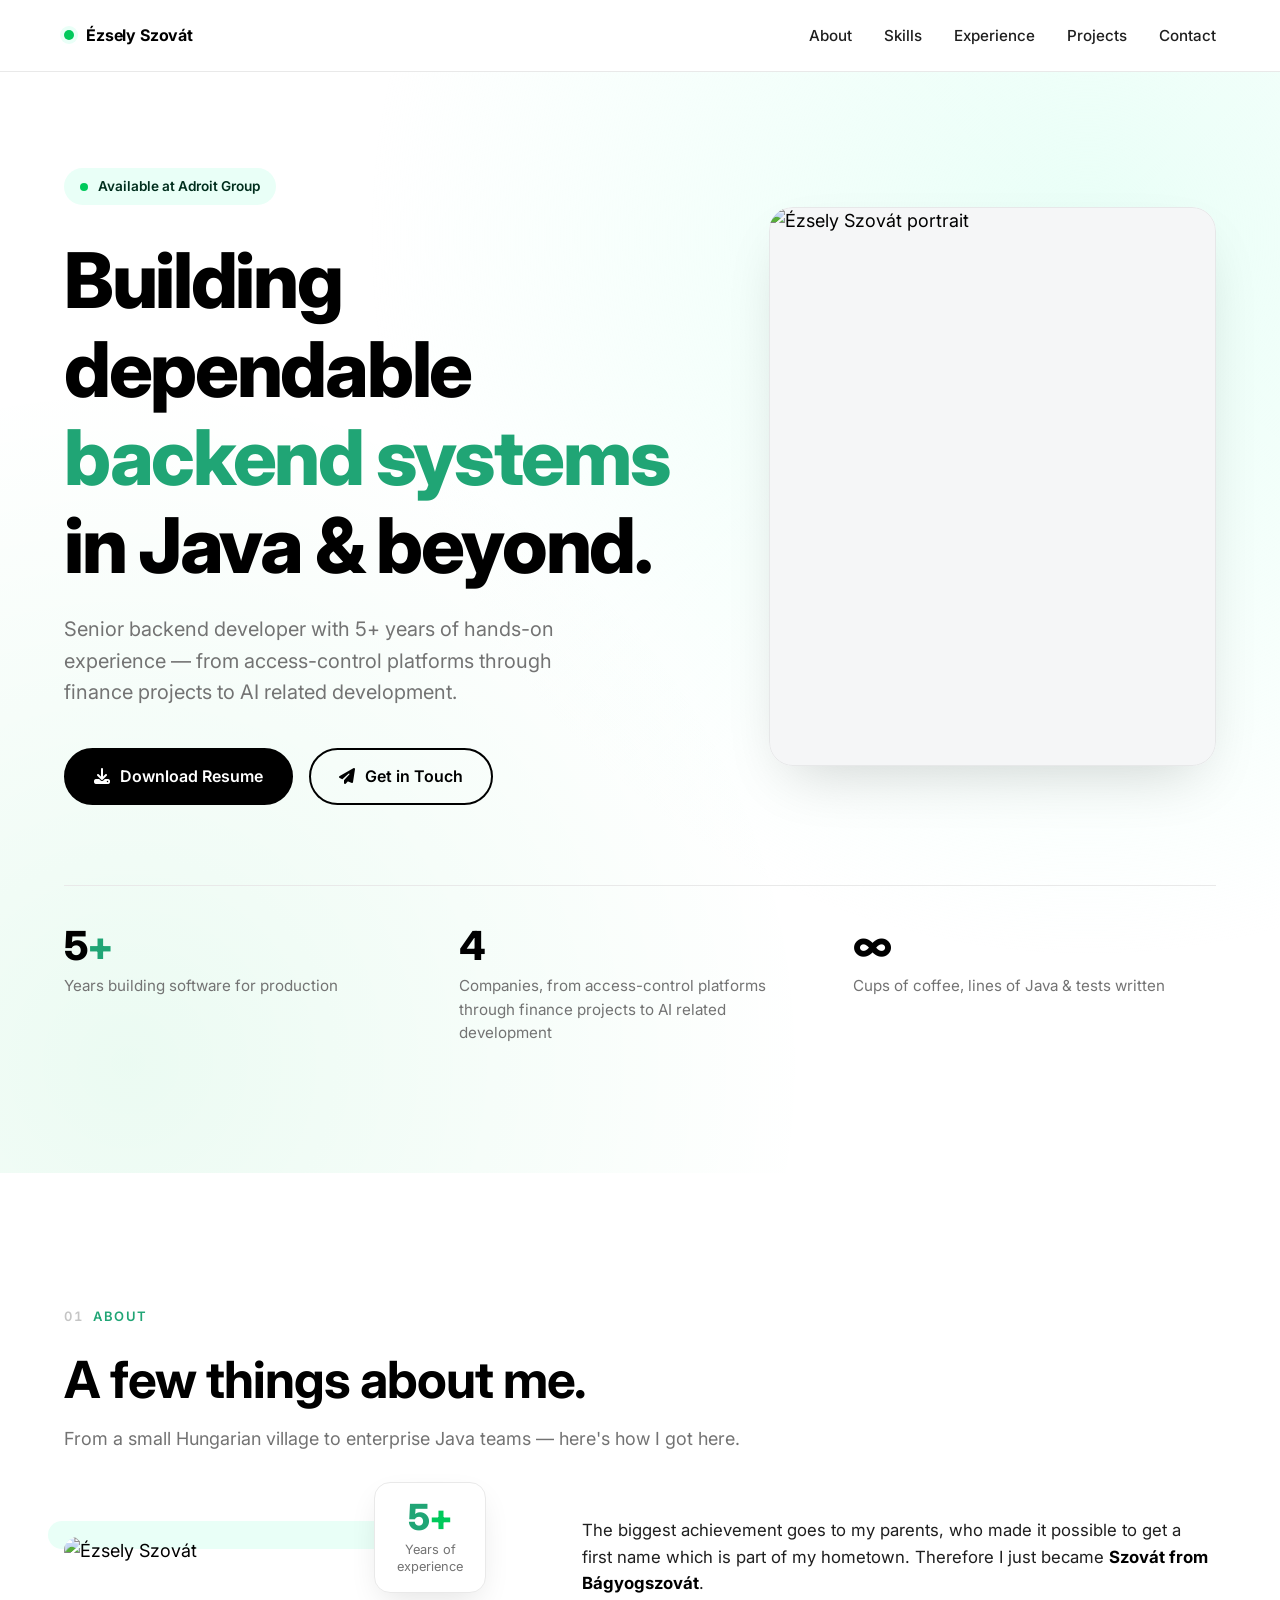
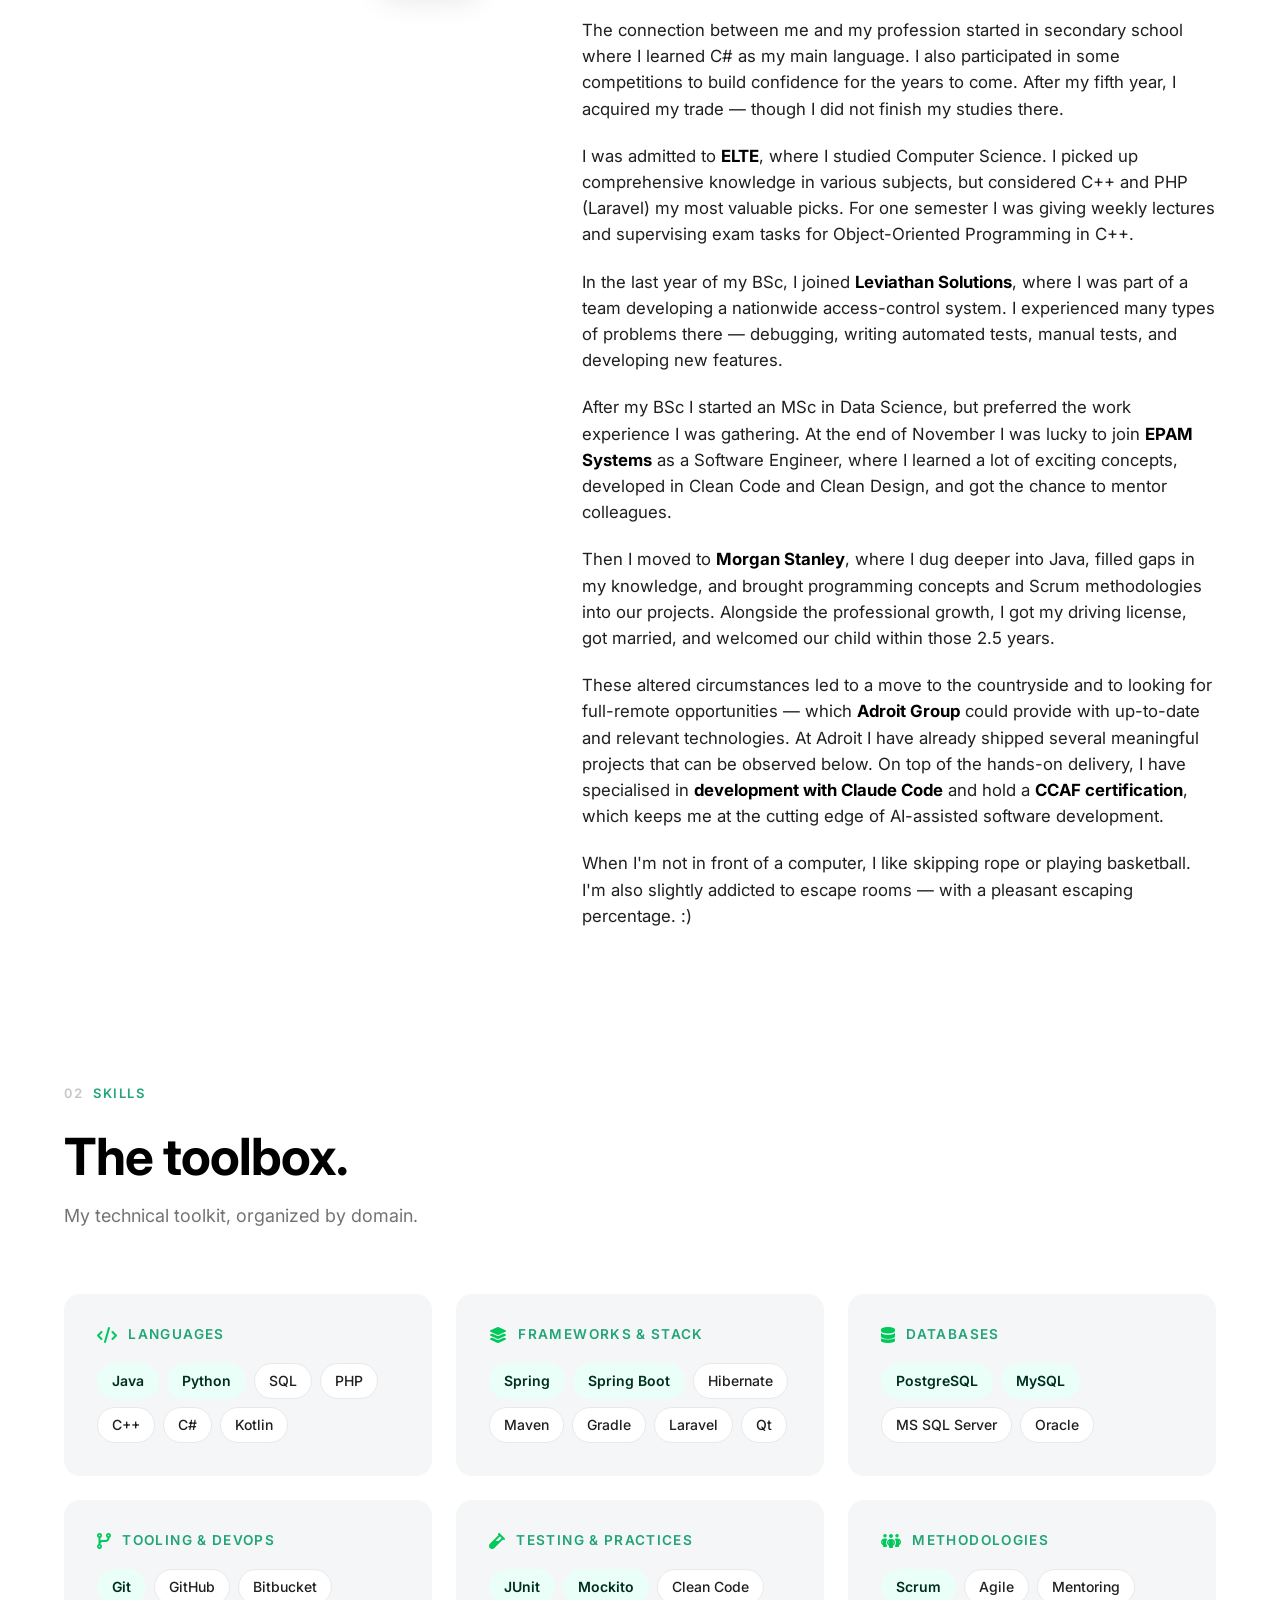
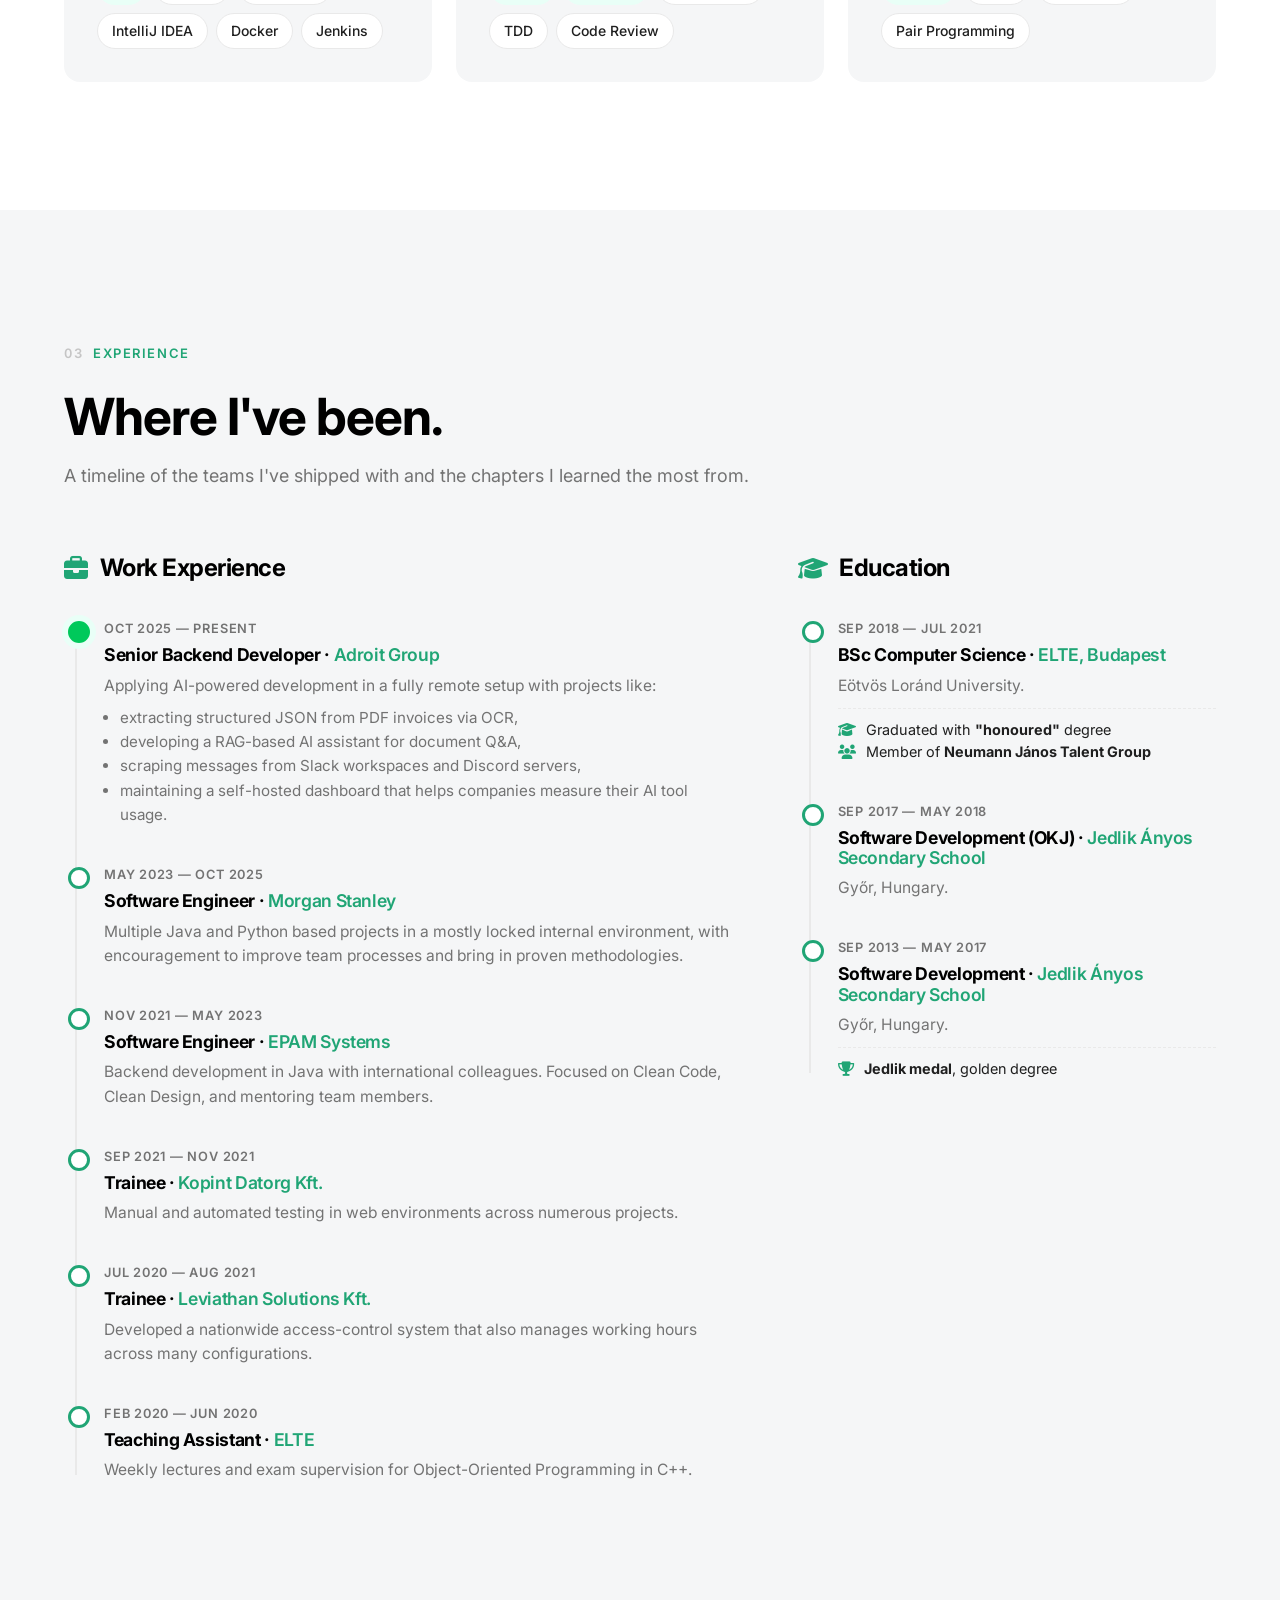
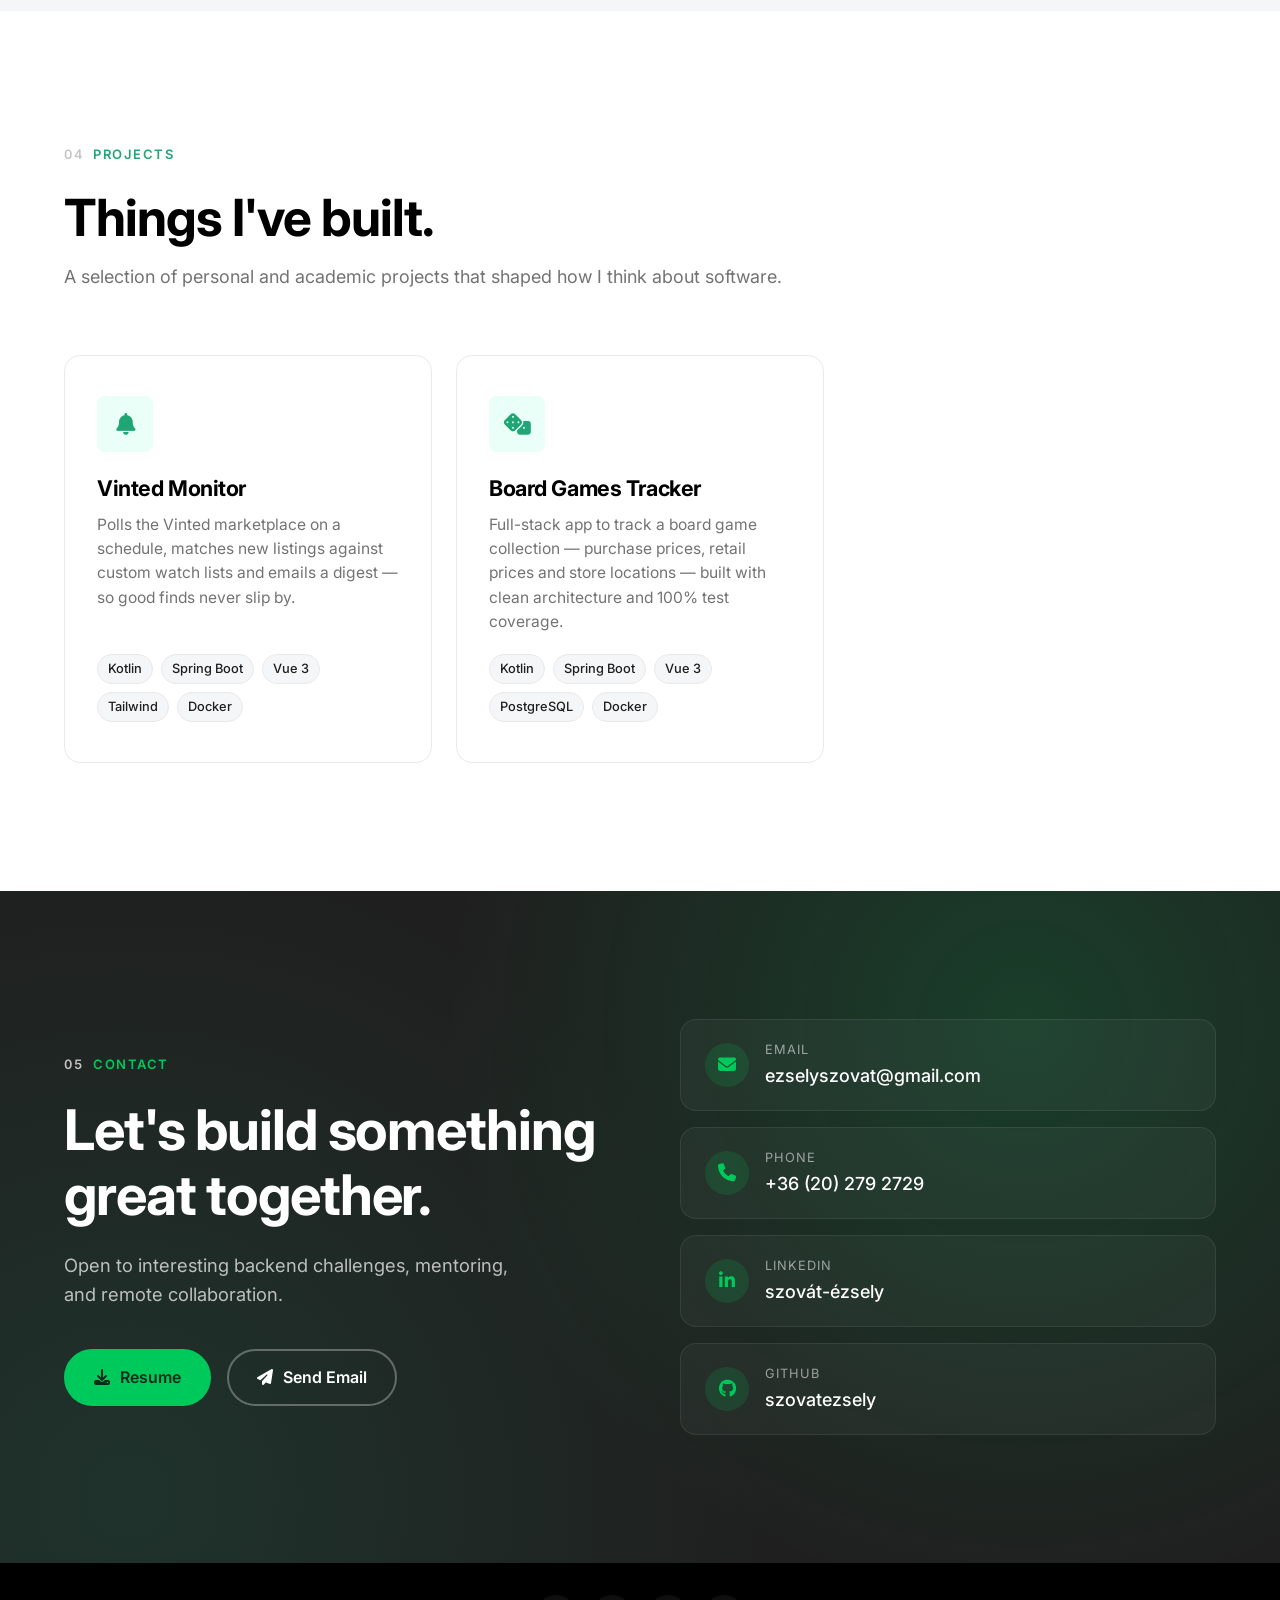
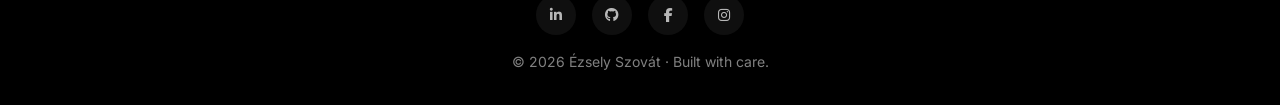
==== index.html @ 419c6143 "Update current projects." ====
<!DOCTYPE html>
<html lang="en">
<head>
    <meta charset="UTF-8">
    <meta http-equiv="X-UA-Compatible" content="IE=edge">
    <meta name="viewport" content="width=device-width, initial-scale=1.0">
    <meta name="description" content="Ézsely Szovát — Senior Backend Developer. Java, Spring, SQL, Python.">
    <meta name="theme-color" content="#20a575">
    <title>Ézsely Szovát — Senior Backend Developer</title>
    <link rel="stylesheet" href="style.css">
    <link rel="stylesheet" href="https://cdnjs.cloudflare.com/ajax/libs/font-awesome/6.5.1/css/all.min.css">
</head>
<body>

<!-- ============ NAV ============ -->
<header class="site-nav">
    <div class="container">
        <a href="#top" class="brand">
            <span class="dot"></span>
            <span>Ézsely Szovát</span>
        </a>
        <nav>
            <ul class="nav-links" id="navLinks">
                <li><a href="#about">About</a></li>
                <li><a href="#skills">Skills</a></li>
                <li><a href="#resume">Experience</a></li>
                <li><a href="#projects">Projects</a></li>
                <li><a href="#contact">Contact</a></li>
            </ul>
        </nav>
        <button class="nav-toggle" id="navToggle" aria-label="Toggle menu">
            <i class="fa-solid fa-bars"></i>
        </button>
    </div>
</header>

<!-- ============ HERO ============ -->
<section class="hero" id="top">
    <div class="container">
        <div class="hero-grid">
            <div class="hero-text">
                <span class="hero-tagline">
                    <span class="dot"></span>
                    Available at Adroit Group
                </span>
                <h1>
                    Building dependable
                    <span class="accent">backend systems</span>
                    in Java &amp; beyond.
                </h1>
                <p class="hero-sub">
                    Senior backend developer with 5+ years of hands-on experience —
                    from access-control platforms through finance projects to AI related development.
                </p>
                <div class="hero-cta">
                    <a href="ezsely_szovat_cv.pdf" class="btn btn-primary" download>
                        <i class="fa-solid fa-download"></i>
                        Download Resume
                    </a>
                    <a href="#contact" class="btn btn-secondary">
                        <i class="fa-solid fa-paper-plane"></i>
                        Get in Touch
                    </a>
                </div>
            </div>
            <div class="hero-portrait">
                <img src="img/img1.jpg" alt="Ézsely Szovát portrait">
            </div>
        </div>

        <div class="hero-stats">
            <div class="hero-stat">
                <div class="num">5<span>+</span></div>
                <div class="label">Years building software for production</div>
            </div>
            <div class="hero-stat">
                <div class="num">4</div>
                <div class="label">Companies, from access-control platforms through finance projects to AI related development</div>
            </div>
            <div class="hero-stat">
                <div class="num">∞</div>
                <div class="label">Cups of coffee, lines of Java &amp; tests written</div>
            </div>
        </div>
    </div>
</section>

<!-- ============ ABOUT ============ -->
<section class="section" id="about">
    <div class="container">
        <span class="eyebrow"><span class="num">01</span> About</span>
        <h2 class="section-title">A few things about me.</h2>
        <p class="section-lead">From a small Hungarian village to enterprise Java teams — here's how I got here.</p>

        <div class="about-grid">
            <div class="about-image-wrap">
                <div class="about-image-frame">
                    <img src="img/img2.png" alt="Ézsely Szovát">
                    <div class="about-badge">
                        <div class="num">5<span>+</span></div>
                        <div class="lbl">Years of<br>experience</div>
                    </div>
                </div>
            </div>
            <div class="about-text">
                <p>The biggest achievement goes to my parents, who made it possible to get a first name which is part of my hometown. Therefore I just became <strong>Szovát from Bágyogszovát</strong>.</p>

                <p>The connection between me and my profession started in secondary school where I learned C# as my main language. I also participated in some competitions to build confidence for the years to come. After my fifth year, I acquired my trade — though I did not finish my studies there.</p>

                <p>I was admitted to <strong>ELTE</strong>, where I studied Computer Science. I picked up comprehensive knowledge in various subjects, but considered C++ and PHP (Laravel) my most valuable picks. For one semester I was giving weekly lectures and supervising exam tasks for Object-Oriented Programming in C++.</p>

                <p>In the last year of my BSc, I joined <strong>Leviathan Solutions</strong>, where I was part of a team developing a nationwide access-control system. I experienced many types of problems there — debugging, writing automated tests, manual tests, and developing new features.</p>

                <p>After my BSc I started an MSc in Data Science, but preferred the work experience I was gathering. At the end of November I was lucky to join <strong>EPAM Systems</strong> as a Software Engineer, where I learned a lot of exciting concepts, developed in Clean Code and Clean Design, and got the chance to mentor colleagues.</p>

                <p>Then I moved to <strong>Morgan Stanley</strong>, where I dug deeper into Java, filled gaps in my knowledge, and brought programming concepts and Scrum methodologies into our projects. Alongside the professional growth, I got my driving license, got married, and welcomed our child within those 2.5 years.</p>

                <p>These altered circumstances led to a move to the countryside and to looking for full-remote opportunities — which <strong>Adroit Group</strong> could provide with up-to-date and relevant technologies. At Adroit I have already shipped several meaningful projects that can be observed below. On top of the hands-on delivery, I have specialised in <strong>development with Claude Code</strong> and hold a <strong>CCAF certification</strong>, which keeps me at the cutting edge of AI-assisted software development.</p>

                <p>When I'm not in front of a computer, I like skipping rope or playing basketball. I'm also slightly addicted to escape rooms — with a pleasant escaping percentage. :)</p>
            </div>
        </div>
    </div>
</section>

<!-- ============ SKILLS ============ -->
<section class="section" id="skills" style="background: var(--color-white); padding-top: 0;">
    <div class="container">
        <span class="eyebrow"><span class="num">02</span> Skills</span>
        <h2 class="section-title">The toolbox.</h2>
        <p class="section-lead">My technical toolkit, organized by domain.</p>

        <div class="skills-grid">
            <div class="skill-group">
                <h4><i class="fa-solid fa-code"></i> Languages</h4>
                <div class="skill-tags">
                    <span class="tag tag-primary">Java</span>
                    <span class="tag tag-primary">Python</span>
                    <span class="tag">SQL</span>
                    <span class="tag">PHP</span>
                    <span class="tag">C++</span>
                    <span class="tag">C#</span>
                    <span class="tag">Kotlin</span>
                </div>
            </div>

            <div class="skill-group">
                <h4><i class="fa-solid fa-layer-group"></i> Frameworks &amp; Stack</h4>
                <div class="skill-tags">
                    <span class="tag tag-primary">Spring</span>
                    <span class="tag tag-primary">Spring Boot</span>
                    <span class="tag">Hibernate</span>
                    <span class="tag">Maven</span>
                    <span class="tag">Gradle</span>
                    <span class="tag">Laravel</span>
                    <span class="tag">Qt</span>
                </div>
            </div>

            <div class="skill-group">
                <h4><i class="fa-solid fa-database"></i> Databases</h4>
                <div class="skill-tags">
                    <span class="tag tag-primary">PostgreSQL</span>
                    <span class="tag tag-primary">MySQL</span>
                    <span class="tag">MS SQL Server</span>
                    <span class="tag">Oracle</span>
                </div>
            </div>

            <div class="skill-group">
                <h4><i class="fa-solid fa-code-branch"></i> Tooling &amp; DevOps</h4>
                <div class="skill-tags">
                    <span class="tag tag-primary">Git</span>
                    <span class="tag">GitHub</span>
                    <span class="tag">Bitbucket</span>
                    <span class="tag">IntelliJ IDEA</span>
                    <span class="tag">Docker</span>
                    <span class="tag">Jenkins</span>
                </div>
            </div>

            <div class="skill-group">
                <h4><i class="fa-solid fa-vial"></i> Testing &amp; Practices</h4>
                <div class="skill-tags">
                    <span class="tag tag-primary">JUnit</span>
                    <span class="tag tag-primary">Mockito</span>
                    <span class="tag">Clean Code</span>
                    <span class="tag">TDD</span>
                    <span class="tag">Code Review</span>
                </div>
            </div>

            <div class="skill-group">
                <h4><i class="fa-solid fa-people-group"></i> Methodologies</h4>
                <div class="skill-tags">
                    <span class="tag tag-primary">Scrum</span>
                    <span class="tag">Agile</span>
                    <span class="tag">Mentoring</span>
                    <span class="tag">Pair Programming</span>
                </div>
            </div>
        </div>
    </div>
</section>

<!-- ============ RESUME ============ -->
<section class="section resume-section" id="resume">
    <div class="container">
        <span class="eyebrow"><span class="num">03</span> Experience</span>
        <h2 class="section-title">Where I've been.</h2>
        <p class="section-lead">A timeline of the teams I've shipped with and the chapters I learned the most from.</p>

        <div class="resume-grid">
            <div class="resume-col">
                <h3><i class="fa-solid fa-briefcase"></i> Work Experience</h3>
                <ul class="timeline">
                    <li class="current">
                        <span class="date">Oct 2025 — Present</span>
                        <h4>Senior Backend Developer · <span class="company">Adroit Group</span></h4>
                        <p>Applying AI-powered development in a fully remote setup with projects like:</p>
                        <ul>
                            <li>extracting structured JSON from PDF invoices via OCR,</li>
                            <li>developing a RAG-based AI assistant for document Q&amp;A,</li>
                            <li>scraping messages from Slack workspaces and Discord servers,</li>
                            <li>maintaining a self-hosted dashboard that helps companies measure their AI tool usage.</li>
                        </ul>
                    </li>
                    <li>
                        <span class="date">May 2023 — Oct 2025</span>
                        <h4>Software Engineer · <span class="company">Morgan Stanley</span></h4>
                        <p>Multiple Java and Python based projects in a mostly locked internal environment, with encouragement to improve team processes and bring in proven methodologies.</p>
                    </li>
                    <li>
                        <span class="date">Nov 2021 — May 2023</span>
                        <h4>Software Engineer · <span class="company">EPAM Systems</span></h4>
                        <p>Backend development in Java with international colleagues. Focused on Clean Code, Clean Design, and mentoring team members.</p>
                    </li>
                    <li>
                        <span class="date">Sep 2021 — Nov 2021</span>
                        <h4>Trainee · <span class="company">Kopint Datorg Kft.</span></h4>
                        <p>Manual and automated testing in web environments across numerous projects.</p>
                    </li>
                    <li>
                        <span class="date">Jul 2020 — Aug 2021</span>
                        <h4>Trainee · <span class="company">Leviathan Solutions Kft.</span></h4>
                        <p>Developed a nationwide access-control system that also manages working hours across many configurations.</p>
                    </li>
                    <li>
                        <span class="date">Feb 2020 — Jun 2020</span>
                        <h4>Teaching Assistant · <span class="company">ELTE</span></h4>
                        <p>Weekly lectures and exam supervision for Object-Oriented Programming in C++.</p>
                    </li>
                </ul>
            </div>

            <div class="resume-col">
                <h3><i class="fa-solid fa-graduation-cap"></i> Education</h3>
                <ul class="timeline">
                    <li>
                        <span class="date">Sep 2018 — Jul 2021</span>
                        <h4>BSc Computer Science · <span class="company">ELTE, Budapest</span></h4>
                        <p>Eötvös Loránd University.</p>
                        <div class="extras">
                            <div><i class="fa-solid fa-graduation-cap"></i> Graduated with <strong>"honoured"</strong> degree</div>
                            <div><i class="fa-solid fa-users"></i> Member of <strong>Neumann János Talent Group</strong></div>
                        </div>
                    </li>
                    <li>
                        <span class="date">Sep 2017 — May 2018</span>
                        <h4>Software Development (OKJ) · <span class="company">Jedlik Ányos Secondary School</span></h4>
                        <p>Győr, Hungary.</p>
                    </li>
                    <li>
                        <span class="date">Sep 2013 — May 2017</span>
                        <h4>Software Development · <span class="company">Jedlik Ányos Secondary School</span></h4>
                        <p>Győr, Hungary.</p>
                        <div class="extras">
                            <div><i class="fa-solid fa-trophy"></i> <strong>Jedlik medal</strong>, golden degree</div>
                        </div>
                    </li>
                </ul>
            </div>
        </div>
    </div>
</section>

<!-- ============ PROJECTS ============ -->
<section class="section" id="projects">
    <div class="container">
        <span class="eyebrow"><span class="num">04</span> Projects</span>
        <h2 class="section-title">Things I've built.</h2>
        <p class="section-lead">A selection of personal and academic projects that shaped how I think about software.</p>

        <div class="projects-grid">
            <a class="project-card" href="https://github.com/szovatezsely/vinted-monitor" target="_blank" rel="noopener">
                <div class="project-icon"><i class="fa-solid fa-bell"></i></div>
                <h3>Vinted Monitor <i class="fa-solid fa-arrow-up-right-from-square project-link-icon"></i></h3>
                <p>Polls the Vinted marketplace on a schedule, matches new listings against custom watch lists and emails a digest — so good finds never slip by.</p>
                <div class="project-stack">
                    <span class="tag">Kotlin</span>
                    <span class="tag">Spring Boot</span>
                    <span class="tag">Vue 3</span>
                    <span class="tag">Tailwind</span>
                    <span class="tag">Docker</span>
                </div>
            </a>

            <a class="project-card" href="https://github.com/szovatezsely/board-games" target="_blank" rel="noopener">
                <div class="project-icon"><i class="fa-solid fa-dice"></i></div>
                <h3>Board Games Tracker <i class="fa-solid fa-arrow-up-right-from-square project-link-icon"></i></h3>
                <p>Full-stack app to track a board game collection — purchase prices, retail prices and store locations — built with clean architecture and 100% test coverage.</p>
                <div class="project-stack">
                    <span class="tag">Kotlin</span>
                    <span class="tag">Spring Boot</span>
                    <span class="tag">Vue 3</span>
                    <span class="tag">PostgreSQL</span>
                    <span class="tag">Docker</span>
                </div>
            </a>
        </div>
    </div>
</section>

<!-- ============ CONTACT ============ -->
<section class="section contact-section" id="contact">
    <div class="container">
        <div class="contact-grid">
            <div>
                <span class="eyebrow"><span class="num">05</span> Contact</span>
                <h2>Let's build something great together.</h2>
                <p class="lead">
                    Open to interesting backend challenges, mentoring, and remote collaboration.
                </p>
                <div class="hero-cta">
                    <a href="ezsely_szovat_cv.pdf" class="btn btn-primary" download>
                        <i class="fa-solid fa-download"></i>
                        Resume
                    </a>
                    <a href="mailto:ezselyszovat@gmail.com" class="btn btn-secondary">
                        <i class="fa-solid fa-paper-plane"></i>
                        Send Email
                    </a>
                </div>
            </div>

            <ul class="contact-list">
                <li>
                    <span class="icon"><i class="fa-solid fa-envelope"></i></span>
                    <div>
                        <div class="label">Email</div>
                        <a href="mailto:ezselyszovat@gmail.com" class="value">ezselyszovat@gmail.com</a>
                    </div>
                </li>
                <li>
                    <span class="icon"><i class="fa-solid fa-phone"></i></span>
                    <div>
                        <div class="label">Phone</div>
                        <a href="tel:+36202792729" class="value">+36 (20) 279 2729</a>
                    </div>
                </li>
                <li>
                    <span class="icon"><i class="fa-brands fa-linkedin-in"></i></span>
                    <div>
                        <div class="label">LinkedIn</div>
                        <a href="https://www.linkedin.com/in/szov%C3%A1t-%C3%A9zsely-8b6594215/" target="_blank" rel="noopener" class="value">szovát-ézsely</a>
                    </div>
                </li>
                <li>
                    <span class="icon"><i class="fa-brands fa-github"></i></span>
                    <div>
                        <div class="label">GitHub</div>
                        <a href="https://github.com/szovatezsely" target="_blank" rel="noopener" class="value">szovatezsely</a>
                    </div>
                </li>
            </ul>
        </div>
    </div>
</section>

<!-- ============ FOOTER ============ -->
<footer class="site-footer">
    <div class="container">
        <div class="socials">
            <a href="https://www.linkedin.com/in/szov%C3%A1t-%C3%A9zsely-8b6594215/" target="_blank" rel="noopener" aria-label="LinkedIn"><i class="fa-brands fa-linkedin-in"></i></a>
            <a href="https://github.com/szovatezsely" target="_blank" rel="noopener" aria-label="GitHub"><i class="fa-brands fa-github"></i></a>
            <a href="https://www.facebook.com/ezselyszovat/" target="_blank" rel="noopener" aria-label="Facebook"><i class="fa-brands fa-facebook-f"></i></a>
            <a href="https://www.instagram.com/ezselyszovat/" target="_blank" rel="noopener" aria-label="Instagram"><i class="fa-brands fa-instagram"></i></a>
        </div>
        <div>© <span id="year"></span> Ézsely Szovát · Built with care.</div>
    </div>
</footer>

<script>
    document.getElementById('year').textContent = new Date().getFullYear();

    const toggle = document.getElementById('navToggle');
    const links = document.getElementById('navLinks');
    toggle.addEventListener('click', () => links.classList.toggle('open'));
    links.addEventListener('click', e => {
        if (e.target.tagName === 'A') links.classList.remove('open');
    });
</script>

</body>
</html>
---- style.css ----
@import url('https://fonts.googleapis.com/css2?family=Inter:wght@400;500;600;700;800&display=swap');

:root {
    --color-primary: #00c95b;
    --color-main: #20a575;
    --color-main-dark: #002e1d;
    --color-mint: #e9fff7;
    --color-white: #ffffff;
    --color-offwhite: #e9e9e9;
    --color-black: #000000;
    --color-lightgray: #f5f6f7;
    --color-mediumgray: #c5c5c5;
    --color-gray: #737373;
    --color-darkgray: #1f1f1f;
    --color-error: #eb5757;

    --font-sans: 'Inter', system-ui, -apple-system, BlinkMacSystemFont, 'Segoe UI', Roboto, sans-serif;
    --font-size: 18px;
    --line-height: 1.56;

    --section-padding: 128px;
    --section-padding-half: 64px;
    --header-height: 72px;

    --radius-sm: 8px;
    --radius-md: 16px;
    --radius-lg: 24px;
}

@media (max-width: 991px) {
    :root {
        --section-padding: 80px;
        --section-padding-half: 40px;
    }
}

* {
    box-sizing: border-box;
}

html {
    scroll-behavior: smooth;
    scroll-padding-top: var(--header-height);
}

body {
    margin: 0;
    padding: 0;
    font-family: var(--font-sans);
    font-size: var(--font-size);
    line-height: var(--line-height);
    color: var(--color-black);
    background: var(--color-white);
    -webkit-font-smoothing: antialiased;
    -moz-osx-font-smoothing: grayscale;
}

h1, h2, h3, h4, h5, h6 {
    font-family: var(--font-sans);
    font-weight: 700;
    line-height: 1.15;
    letter-spacing: -0.02em;
    margin: 0;
}

p {
    margin: 0 0 1em 0;
    color: var(--color-darkgray);
}

a {
    color: var(--color-main);
    text-decoration: none;
    transition: color 0.2s ease;
}

a:hover {
    color: var(--color-primary);
}

.container {
    width: 100%;
    max-width: 1200px;
    margin: 0 auto;
    padding: 0 24px;
}

.eyebrow {
    display: inline-flex;
    align-items: center;
    gap: 10px;
    font-size: 13px;
    font-weight: 600;
    letter-spacing: 0.12em;
    text-transform: uppercase;
    color: var(--color-main);
    margin-bottom: 24px;
}

.eyebrow .num {
    font-variant-numeric: tabular-nums;
    color: var(--color-mediumgray);
}

.section {
    padding: var(--section-padding) 0;
}

.section-title {
    font-size: clamp(2rem, 4vw, 3.25rem);
    margin-bottom: 16px;
}

.section-lead {
    font-size: 1.125rem;
    color: var(--color-gray);
    margin-bottom: 64px;
}

@media (min-width: 992px) {
    .section-lead {
        white-space: nowrap;
    }
}

/* ===== Navigation ===== */
.site-nav {
    position: sticky;
    top: 0;
    z-index: 50;
    height: var(--header-height);
    display: flex;
    align-items: center;
    background: rgba(255, 255, 255, 0.85);
    backdrop-filter: saturate(180%) blur(16px);
    -webkit-backdrop-filter: saturate(180%) blur(16px);
    border-bottom: 1px solid var(--color-offwhite);
}

.site-nav .container {
    display: flex;
    align-items: center;
    justify-content: space-between;
}

.brand {
    display: flex;
    align-items: center;
    gap: 12px;
    font-weight: 700;
    font-size: 1rem;
    color: var(--color-black);
    letter-spacing: -0.01em;
}

.brand .dot {
    width: 10px;
    height: 10px;
    border-radius: 50%;
    background: var(--color-primary);
    box-shadow: 0 0 0 4px var(--color-mint);
}

.nav-links {
    display: flex;
    gap: 32px;
    list-style: none;
    margin: 0;
    padding: 0;
}

.nav-links a {
    color: var(--color-darkgray);
    font-weight: 500;
    font-size: 0.95rem;
    position: relative;
    padding: 6px 0;
}

.nav-links a:hover {
    color: var(--color-main);
}

.nav-links a::after {
    content: '';
    position: absolute;
    left: 0;
    bottom: 0;
    width: 0;
    height: 2px;
    background: var(--color-primary);
    transition: width 0.3s ease;
}

.nav-links a:hover::after {
    width: 100%;
}

.nav-toggle {
    display: none;
    background: none;
    border: none;
    width: 40px;
    height: 40px;
    cursor: pointer;
    color: var(--color-black);
    font-size: 22px;
}

@media (max-width: 768px) {
    .nav-links {
        display: none;
        position: absolute;
        top: var(--header-height);
        left: 0;
        right: 0;
        flex-direction: column;
        background: var(--color-white);
        padding: 24px;
        gap: 20px;
        border-bottom: 1px solid var(--color-offwhite);
    }
    .nav-links.open {
        display: flex;
    }
    .nav-toggle {
        display: inline-flex;
        align-items: center;
        justify-content: center;
    }
}

/* ===== Hero ===== */
.hero {
    padding: 96px 0 var(--section-padding);
    position: relative;
    overflow: hidden;
}

.hero::before {
    content: '';
    position: absolute;
    inset: 0;
    background:
        radial-gradient(circle at 85% 15%, var(--color-mint) 0%, transparent 50%),
        radial-gradient(circle at 10% 90%, rgba(0, 201, 91, 0.08) 0%, transparent 45%);
    pointer-events: none;
    z-index: 0;
}

.hero-grid {
    display: grid;
    grid-template-columns: 1.4fr 1fr;
    gap: 80px;
    align-items: center;
    position: relative;
    z-index: 1;
}

.hero-tagline {
    display: inline-flex;
    align-items: center;
    gap: 10px;
    padding: 8px 16px;
    background: var(--color-mint);
    color: var(--color-main-dark);
    border-radius: 999px;
    font-size: 0.85rem;
    font-weight: 600;
    margin-bottom: 32px;
}

.hero-tagline .dot {
    width: 8px;
    height: 8px;
    border-radius: 50%;
    background: var(--color-primary);
    animation: pulse 2s ease-in-out infinite;
}

@keyframes pulse {
    0%, 100% { transform: scale(1); opacity: 1; }
    50% { transform: scale(1.4); opacity: 0.6; }
}

.hero h1 {
    font-size: clamp(2.5rem, 6vw, 5rem);
    font-weight: 800;
    margin-bottom: 24px;
    letter-spacing: -0.03em;
}

.hero h1 .accent {
    color: var(--color-main);
    position: relative;
    white-space: nowrap;
}

.hero-sub {
    font-size: 1.25rem;
    color: var(--color-gray);
    max-width: 560px;
    margin-bottom: 40px;
}

.hero-cta {
    display: flex;
    gap: 16px;
    flex-wrap: wrap;
}

.btn {
    display: inline-flex;
    align-items: center;
    gap: 10px;
    padding: 14px 28px;
    font-family: inherit;
    font-size: 1rem;
    font-weight: 600;
    border-radius: 999px;
    border: 2px solid transparent;
    cursor: pointer;
    transition: all 0.25s ease;
    text-decoration: none;
}

.btn-primary {
    background: var(--color-black);
    color: var(--color-white);
    border-color: var(--color-black);
}

.btn-primary:hover {
    background: var(--color-main);
    border-color: var(--color-main);
    color: var(--color-white);
    transform: translateY(-2px);
}

.btn-secondary {
    background: transparent;
    color: var(--color-black);
    border-color: var(--color-black);
}

.btn-secondary:hover {
    background: var(--color-black);
    color: var(--color-white);
    transform: translateY(-2px);
}

.hero-portrait {
    position: relative;
    aspect-ratio: 4/5;
    border-radius: var(--radius-lg);
    overflow: hidden;
    background: var(--color-lightgray);
    box-shadow: 0 24px 60px -20px rgba(0, 0, 0, 0.18);
}

.hero-portrait img {
    width: 100%;
    height: 100%;
    object-fit: cover;
    display: block;
}

.hero-portrait::after {
    content: '';
    position: absolute;
    inset: 0;
    border: 1px solid rgba(0, 0, 0, 0.06);
    border-radius: var(--radius-lg);
    pointer-events: none;
}

.hero-stats {
    display: grid;
    grid-template-columns: repeat(3, 1fr);
    gap: 32px;
    margin-top: 80px;
    padding-top: 40px;
    border-top: 1px solid var(--color-offwhite);
    position: relative;
    z-index: 1;
}

.hero-stat .num {
    font-size: 2.5rem;
    font-weight: 800;
    letter-spacing: -0.02em;
    color: var(--color-black);
    line-height: 1;
    margin-bottom: 8px;
}

.hero-stat .num span {
    color: var(--color-main);
}

.hero-stat .label {
    color: var(--color-gray);
    font-size: 0.95rem;
}

@media (max-width: 768px) {
    .hero-grid {
        grid-template-columns: 1fr;
        gap: 48px;
    }
    .hero-portrait {
        max-width: 360px;
        margin: 0 auto;
    }
    .hero-stats {
        grid-template-columns: 1fr;
        gap: 20px;
    }
}

/* ===== About ===== */
.about-grid {
    display: grid;
    grid-template-columns: 1fr 1.5fr;
    gap: 96px;
    align-items: start;
}

.about-image-wrap {
    position: sticky;
    top: calc(var(--header-height) + 32px);
}

.about-image-frame {
    position: relative;
    margin: 20px 20px 40px 0;
}

.about-image-frame::before {
    content: '';
    position: absolute;
    inset: -16px 16px 16px -16px;
    background: var(--color-mint);
    border-radius: var(--radius-md);
    z-index: 0;
}

.about-image-frame img {
    position: relative;
    z-index: 1;
    width: 100%;
    border-radius: var(--radius-md);
    display: block;
    box-shadow: 0 24px 48px -16px rgba(0, 0, 0, 0.18);
}

.about-badge {
    position: absolute;
    bottom: -28px;
    right: -20px;
    z-index: 2;
    background: var(--color-white);
    border: 1px solid var(--color-offwhite);
    border-radius: var(--radius-md);
    padding: 16px 22px;
    box-shadow: 0 12px 32px -8px rgba(0, 0, 0, 0.12);
    text-align: center;
    min-width: 110px;
}

.about-badge .num {
    font-size: 2.25rem;
    font-weight: 800;
    color: var(--color-main);
    line-height: 1;
    letter-spacing: -0.03em;
}

.about-badge .num span {
    color: var(--color-primary);
}

.about-badge .lbl {
    font-size: 0.8rem;
    color: var(--color-gray);
    margin-top: 6px;
    line-height: 1.4;
}

.about-text p {
    font-size: 1.05rem;
    color: var(--color-darkgray);
    margin-bottom: 1.25em;
}

.about-text p strong {
    color: var(--color-black);
}

@media (max-width: 768px) {
    .about-grid {
        grid-template-columns: 1fr;
        gap: 80px;
    }
    .about-image-wrap {
        position: static;
    }
}

/* ===== Skills ===== */
.skills-grid {
    display: grid;
    grid-template-columns: repeat(auto-fit, minmax(280px, 1fr));
    gap: 24px;
}

.skill-group {
    padding: 32px;
    border-radius: var(--radius-md);
    background: var(--color-lightgray);
    border: 1px solid transparent;
    transition: all 0.3s ease;
}

.skill-group:hover {
    background: var(--color-white);
    border-color: var(--color-offwhite);
    box-shadow: 0 12px 32px -16px rgba(0, 0, 0, 0.12);
    transform: translateY(-4px);
}

.skill-group h4 {
    font-size: 0.85rem;
    font-weight: 600;
    letter-spacing: 0.1em;
    text-transform: uppercase;
    color: var(--color-main);
    margin-bottom: 20px;
    display: flex;
    align-items: center;
    gap: 10px;
}

.skill-group h4 i {
    font-size: 1rem;
    color: var(--color-primary);
}

.skill-tags {
    display: flex;
    flex-wrap: wrap;
    gap: 8px;
}

.tag {
    display: inline-flex;
    align-items: center;
    padding: 6px 14px;
    background: var(--color-white);
    border: 1px solid var(--color-offwhite);
    border-radius: 999px;
    font-size: 0.875rem;
    font-weight: 500;
    color: var(--color-darkgray);
    transition: all 0.2s ease;
}

.skill-group:hover .tag {
    background: var(--color-lightgray);
}

.tag.tag-primary {
    background: var(--color-mint);
    border-color: transparent;
    color: var(--color-main-dark);
    font-weight: 600;
}

/* ===== Resume / Timeline ===== */
.resume-section {
    background: var(--color-lightgray);
}

.resume-grid {
    display: grid;
    grid-template-columns: 1.6fr 1fr;
    gap: 64px;
}

.resume-col h3 {
    font-size: 1.5rem;
    margin-bottom: 32px;
    display: flex;
    align-items: center;
    gap: 12px;
}

.resume-col h3 i {
    color: var(--color-main);
}

.timeline {
    list-style: none;
    margin: 0;
    padding: 0;
    position: relative;
}

.timeline::before {
    content: '';
    position: absolute;
    left: 11px;
    top: 8px;
    bottom: 8px;
    width: 2px;
    background: var(--color-offwhite);
}

.timeline li {
    position: relative;
    padding-left: 40px;
    padding-bottom: 32px;
}

.timeline li:last-child {
    padding-bottom: 0;
}

.timeline li ul {
    margin: 8px 0 0 0;
    padding: 0 0 0 16px;
    list-style: disc;
}

.timeline li ul li {
    padding: 0;
    margin: 0;
    font-size: 0.95rem;
    color: var(--color-gray);
    line-height: 1.6;
}

.timeline li ul li::before {
    display: none;
}

.timeline li::before {
    content: '';
    position: absolute;
    left: 4px;
    top: 8px;
    width: 16px;
    height: 16px;
    border-radius: 50%;
    background: var(--color-white);
    border: 3px solid var(--color-main);
    z-index: 1;
}

.timeline li.current::before {
    background: var(--color-primary);
    border-color: var(--color-primary);
    box-shadow: 0 0 0 6px var(--color-mint);
}

.timeline .date {
    display: inline-block;
    font-size: 0.8rem;
    font-weight: 600;
    letter-spacing: 0.06em;
    color: var(--color-gray);
    text-transform: uppercase;
    margin-bottom: 6px;
}

.timeline h4 {
    font-size: 1.1rem;
    margin-bottom: 8px;
    color: var(--color-black);
}

.timeline h4 .company {
    color: var(--color-main);
    font-weight: 600;
}

.timeline p {
    color: var(--color-gray);
    font-size: 0.975rem;
    margin: 0;
}

.timeline .extras {
    margin-top: 10px;
    padding-top: 10px;
    border-top: 1px dashed var(--color-offwhite);
    color: var(--color-darkgray);
    font-size: 0.9rem;
}

.timeline .extras i {
    color: var(--color-main);
    margin-right: 6px;
}

@media (max-width: 768px) {
    .resume-grid {
        grid-template-columns: 1fr;
        gap: 48px;
    }
}

/* ===== Projects ===== */
.projects-grid {
    display: grid;
    grid-template-columns: repeat(auto-fill, minmax(320px, 1fr));
    gap: 24px;
}

.project-card {
    position: relative;
    display: flex;
    flex-direction: column;
    padding: 40px 32px;
    background: var(--color-white);
    border: 1px solid var(--color-offwhite);
    border-radius: var(--radius-md);
    transition: all 0.3s ease;
    overflow: hidden;
    text-decoration: none;
    color: inherit;
}

.project-card h3 {
    display: flex;
    align-items: center;
    gap: 8px;
}

.project-link-icon {
    font-size: 0.8rem;
    color: var(--color-gray);
    opacity: 0;
    transform: translate(-4px, 4px);
    transition: all 0.3s ease;
}

.project-card:hover .project-link-icon {
    color: var(--color-main);
    opacity: 1;
    transform: translate(0, 0);
}

.project-card::before {
    content: '';
    position: absolute;
    top: 0;
    left: 0;
    right: 0;
    height: 3px;
    background: linear-gradient(90deg, var(--color-primary), var(--color-main));
    transform: scaleX(0);
    transform-origin: left;
    transition: transform 0.4s ease;
}

.project-card:hover {
    transform: translateY(-6px);
    box-shadow: 0 20px 40px -20px rgba(0, 0, 0, 0.15);
    border-color: transparent;
}

.project-card:hover::before {
    transform: scaleX(1);
}

.project-icon {
    width: 56px;
    height: 56px;
    border-radius: var(--radius-sm);
    background: var(--color-mint);
    color: var(--color-main);
    display: inline-flex;
    align-items: center;
    justify-content: center;
    font-size: 22px;
    margin-bottom: 24px;
    transition: all 0.3s ease;
}

.project-card:hover .project-icon {
    background: var(--color-main);
    color: var(--color-white);
    transform: rotate(-6deg) scale(1.05);
}

.project-card h3 {
    font-size: 1.35rem;
    margin-bottom: 12px;
}

.project-card p {
    color: var(--color-gray);
    font-size: 0.975rem;
    margin-bottom: 20px;
}

.project-stack {
    display: flex;
    flex-wrap: wrap;
    gap: 8px;
    margin-top: auto;
}

.project-stack .tag {
    background: var(--color-lightgray);
    font-size: 0.8rem;
    padding: 4px 10px;
    white-space: nowrap;
}

/* ===== Contact ===== */
.contact-section {
    background: var(--color-darkgray);
    color: var(--color-white);
    position: relative;
    overflow: hidden;
}

.contact-section::before {
    content: '';
    position: absolute;
    inset: 0;
    background:
        radial-gradient(circle at 80% 20%, rgba(0, 201, 91, 0.18) 0%, transparent 50%),
        radial-gradient(circle at 10% 90%, rgba(32, 165, 117, 0.15) 0%, transparent 50%);
    pointer-events: none;
}

.contact-section .container {
    position: relative;
    z-index: 1;
}

.contact-grid {
    display: grid;
    grid-template-columns: 1fr 1fr;
    gap: 80px;
    align-items: center;
}

.contact-section .eyebrow {
    color: var(--color-primary);
}

.contact-section h2 {
    font-size: clamp(2.25rem, 4.5vw, 3.5rem);
    margin-bottom: 24px;
}

.contact-section .lead {
    color: rgba(255, 255, 255, 0.7);
    font-size: 1.15rem;
    max-width: 480px;
    margin-bottom: 40px;
}

.contact-section .btn-primary {
    background: var(--color-primary);
    border-color: var(--color-primary);
    color: var(--color-main-dark);
}

.contact-section .btn-primary:hover {
    background: var(--color-mint);
    border-color: var(--color-mint);
    color: var(--color-main-dark);
}

.contact-section .btn-secondary {
    background: transparent;
    color: var(--color-white);
    border-color: rgba(255, 255, 255, 0.3);
}

.contact-section .btn-secondary:hover {
    background: var(--color-white);
    color: var(--color-darkgray);
    border-color: var(--color-white);
}

.contact-list {
    list-style: none;
    margin: 0;
    padding: 0;
    display: flex;
    flex-direction: column;
    gap: 16px;
}

.contact-list li {
    display: flex;
    align-items: center;
    gap: 16px;
    padding: 20px 24px;
    background: rgba(255, 255, 255, 0.04);
    border: 1px solid rgba(255, 255, 255, 0.08);
    border-radius: var(--radius-md);
    transition: all 0.25s ease;
}

.contact-list li:hover {
    background: rgba(255, 255, 255, 0.08);
    border-color: rgba(0, 201, 91, 0.4);
    transform: translateX(4px);
}

.contact-list .icon {
    width: 44px;
    height: 44px;
    flex-shrink: 0;
    border-radius: 50%;
    background: rgba(0, 201, 91, 0.15);
    color: var(--color-primary);
    display: inline-flex;
    align-items: center;
    justify-content: center;
    font-size: 18px;
}

.contact-list .label {
    font-size: 0.8rem;
    color: rgba(255, 255, 255, 0.55);
    text-transform: uppercase;
    letter-spacing: 0.08em;
    margin-bottom: 2px;
}

.contact-list .value {
    color: var(--color-white);
    font-weight: 500;
}

.contact-list a {
    color: inherit;
}

.contact-list a:hover {
    color: var(--color-primary);
}

@media (max-width: 768px) {
    .contact-grid {
        grid-template-columns: 1fr;
        gap: 48px;
    }
}

/* ===== Footer ===== */
.site-footer {
    background: var(--color-black);
    color: rgba(255, 255, 255, 0.5);
    padding: 32px 0;
    font-size: 0.875rem;
    text-align: center;
}

.site-footer a {
    color: rgba(255, 255, 255, 0.8);
}

.site-footer .socials {
    display: inline-flex;
    gap: 16px;
    margin-bottom: 16px;
}

.site-footer .socials a {
    width: 40px;
    height: 40px;
    border-radius: 50%;
    background: rgba(255, 255, 255, 0.06);
    display: inline-flex;
    align-items: center;
    justify-content: center;
    color: rgba(255, 255, 255, 0.7);
    transition: all 0.25s ease;
}

.site-footer .socials a:hover {
    background: var(--color-primary);
    color: var(--color-main-dark);
    transform: translateY(-2px);
}
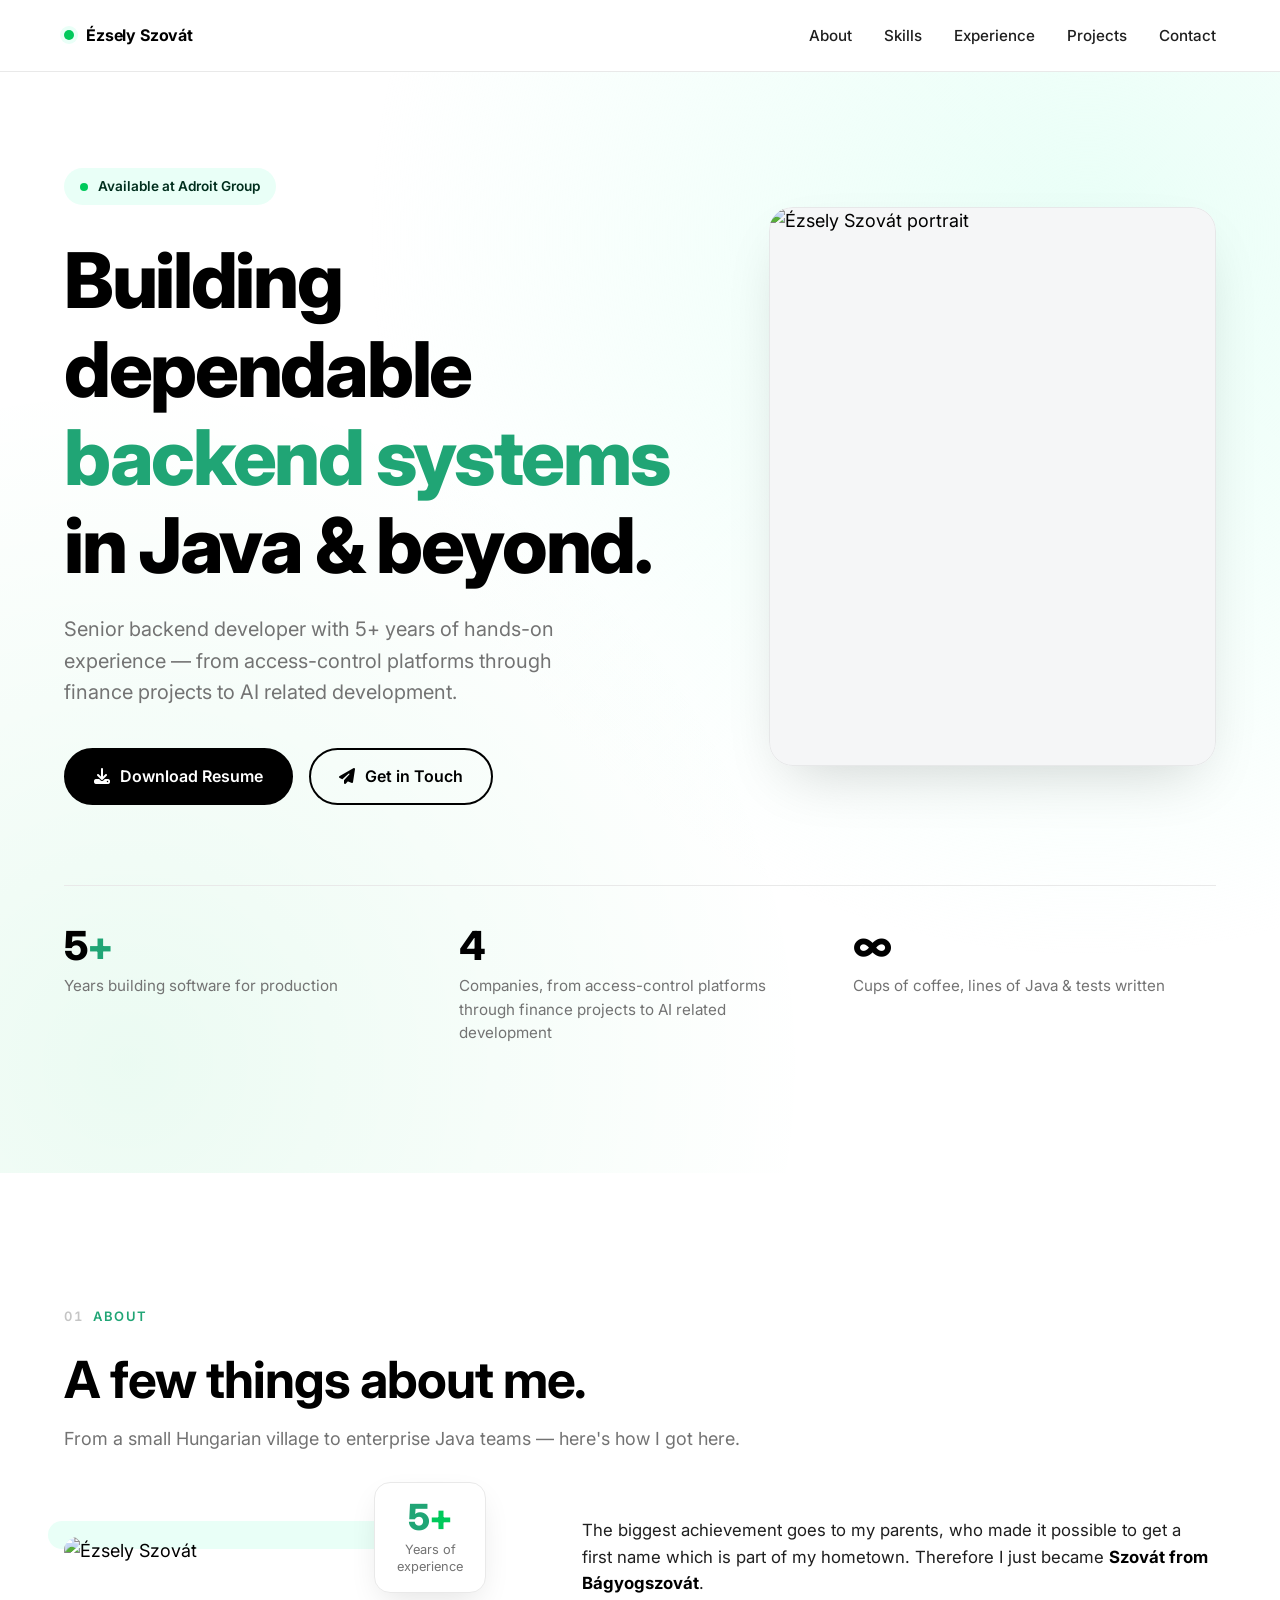
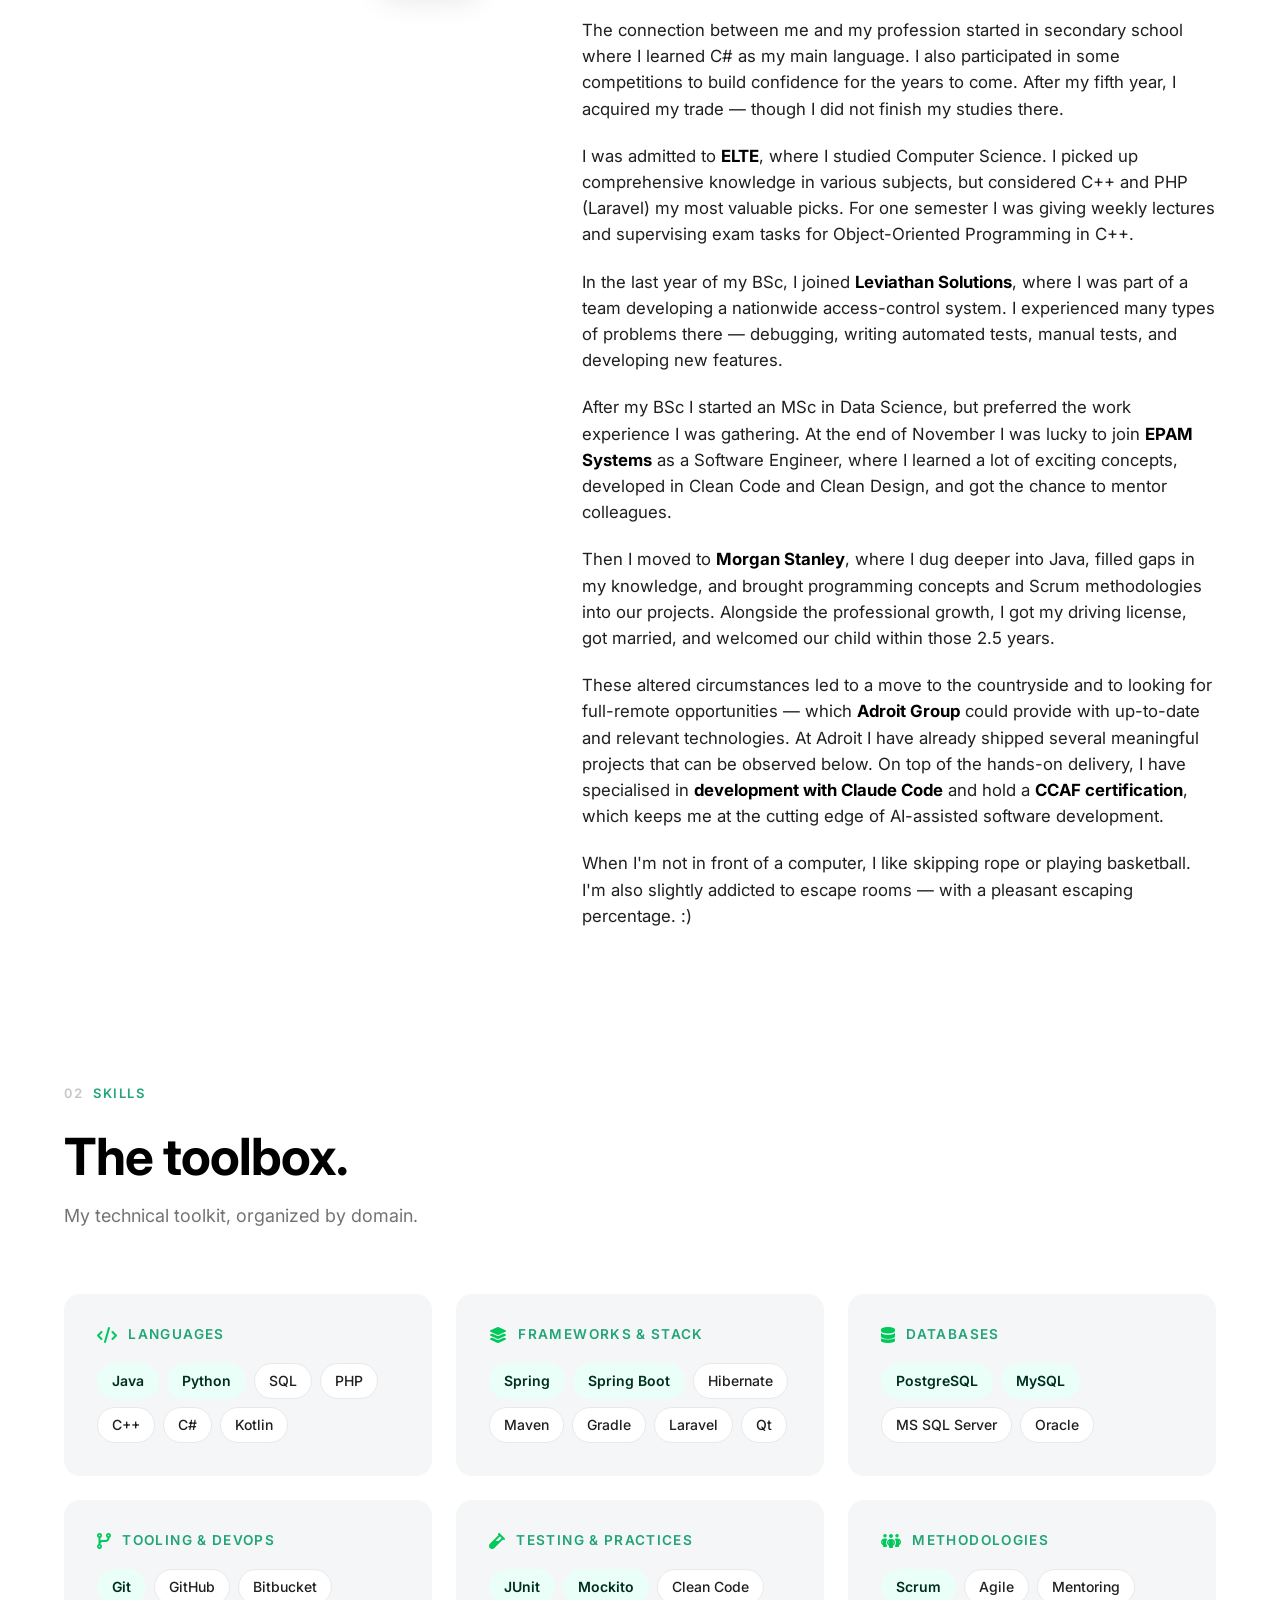
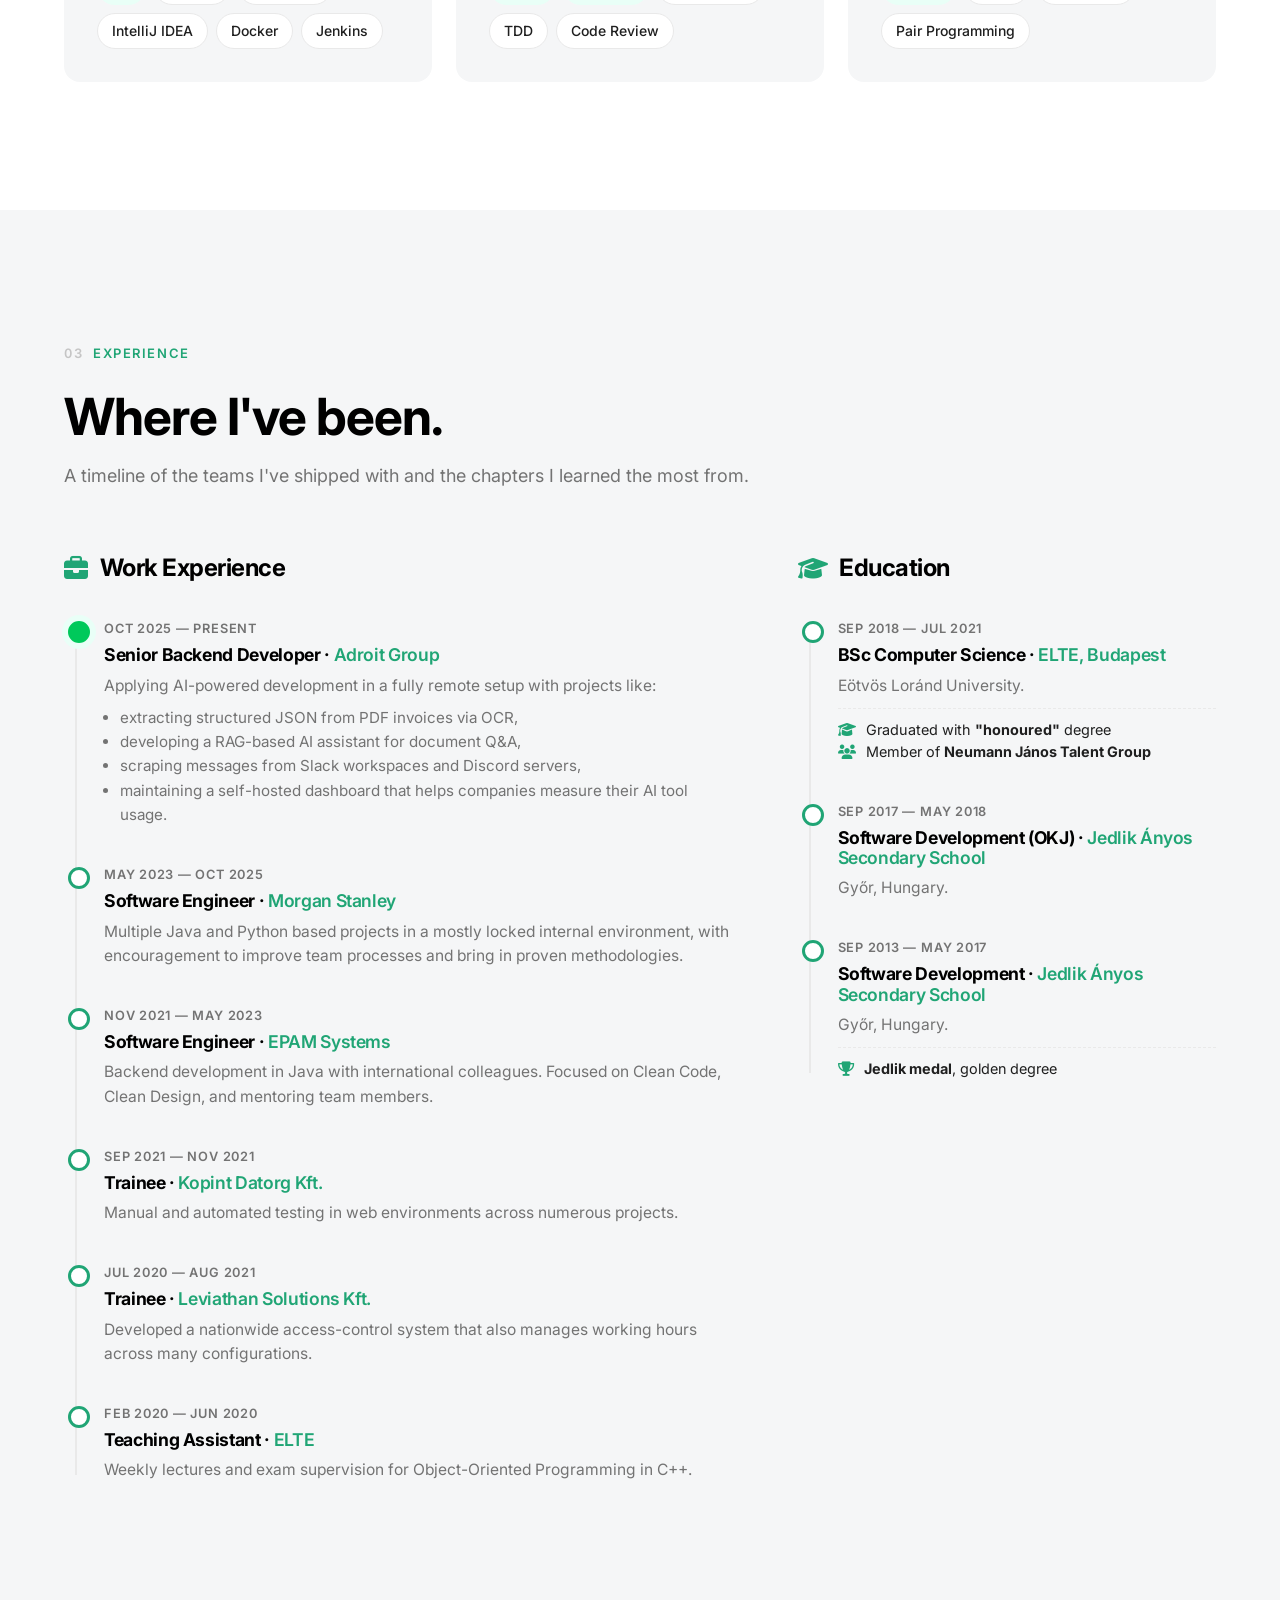
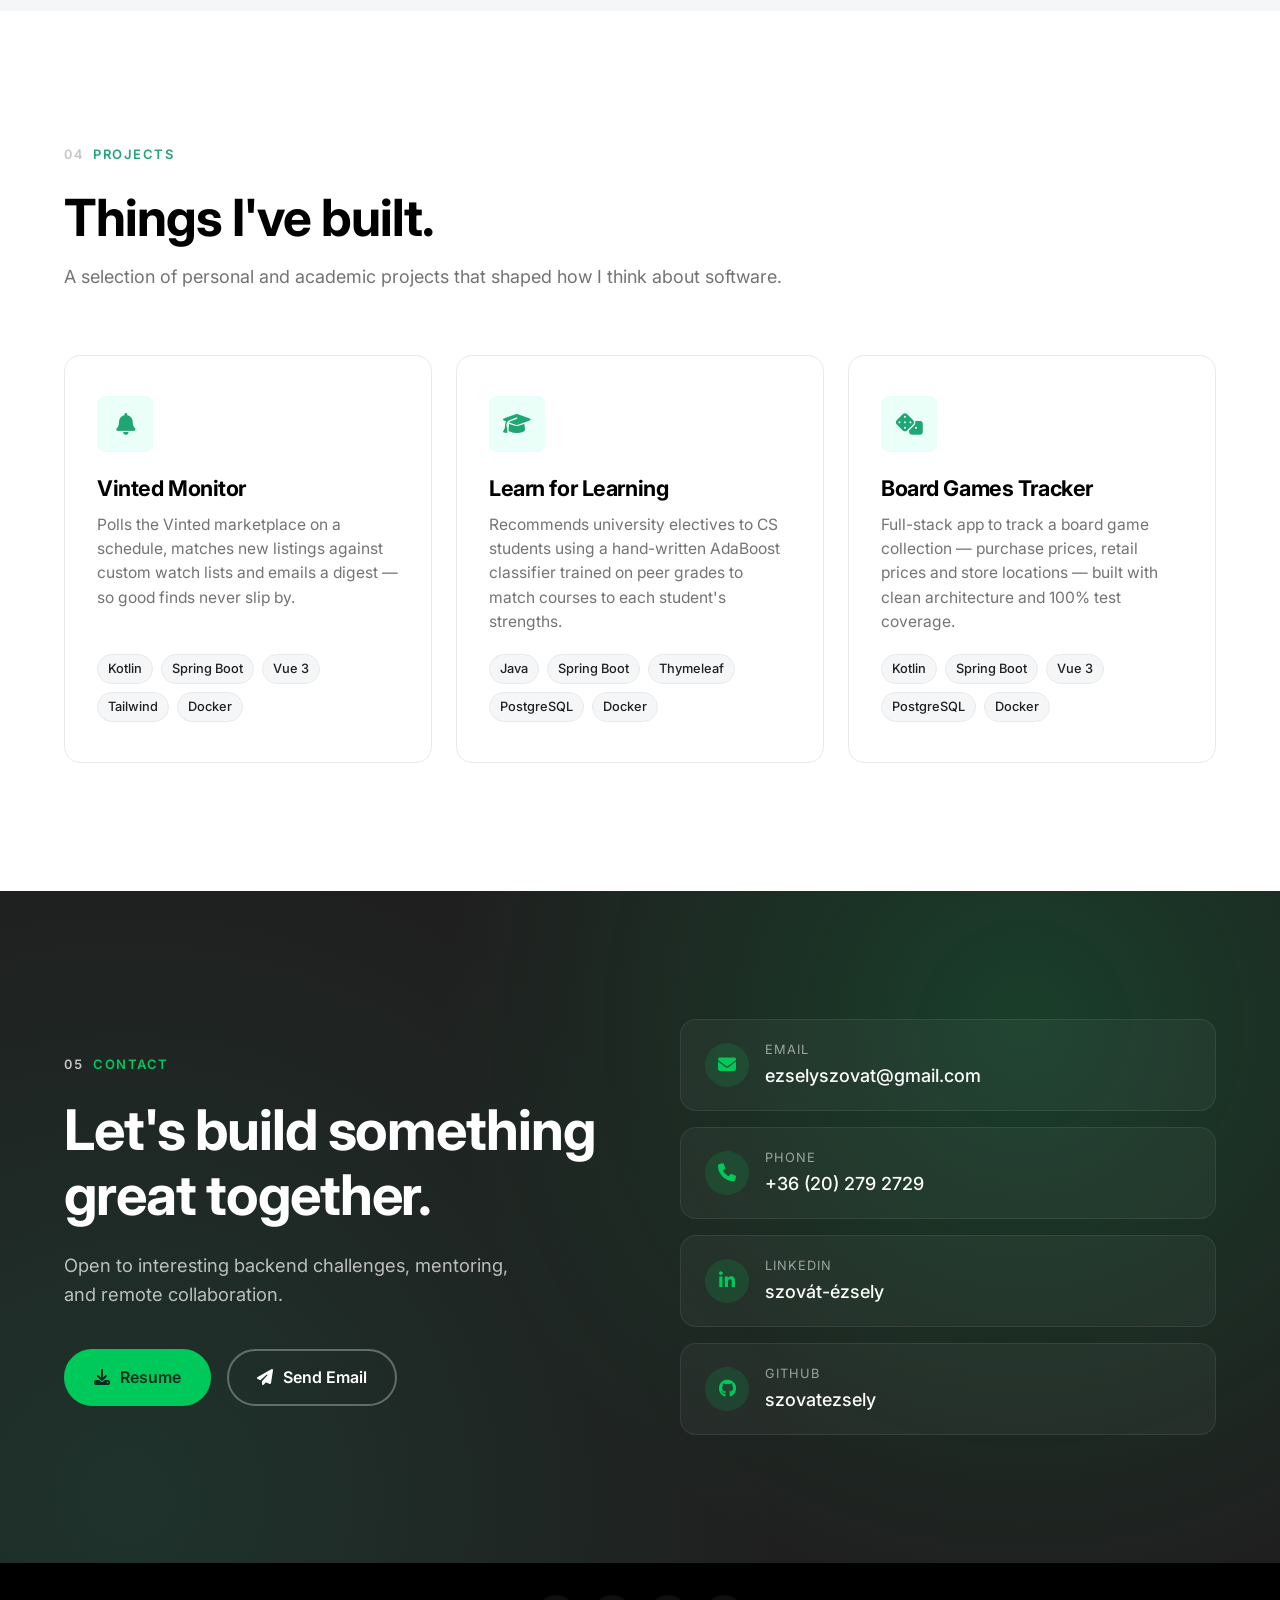
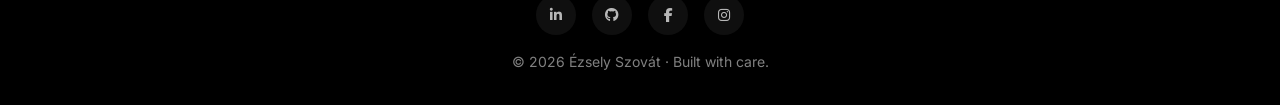
==== commit 102ea711: "Add university thesis project to portfolio." ====
--- a/index.html
+++ b/index.html
@@ -301,6 +301,19 @@
                     <span class="tag">Spring Boot</span>
                     <span class="tag">Vue 3</span>
                     <span class="tag">Tailwind</span>
+                    <span class="tag">Docker</span>
+                </div>
+            </a>
+
+            <a class="project-card" href="https://github.com/szovatezsely/learnforlearning" target="_blank" rel="noopener">
+                <div class="project-icon"><i class="fa-solid fa-graduation-cap"></i></div>
+                <h3>Learn for Learning <i class="fa-solid fa-arrow-up-right-from-square project-link-icon"></i></h3>
+                <p>Recommends university electives to CS students using a hand-written AdaBoost classifier trained on peer grades to match courses to each student's strengths.</p>
+                <div class="project-stack">
+                    <span class="tag">Java</span>
+                    <span class="tag">Spring Boot</span>
+                    <span class="tag">Thymeleaf</span>
+                    <span class="tag">PostgreSQL</span>
                     <span class="tag">Docker</span>
                 </div>
             </a>
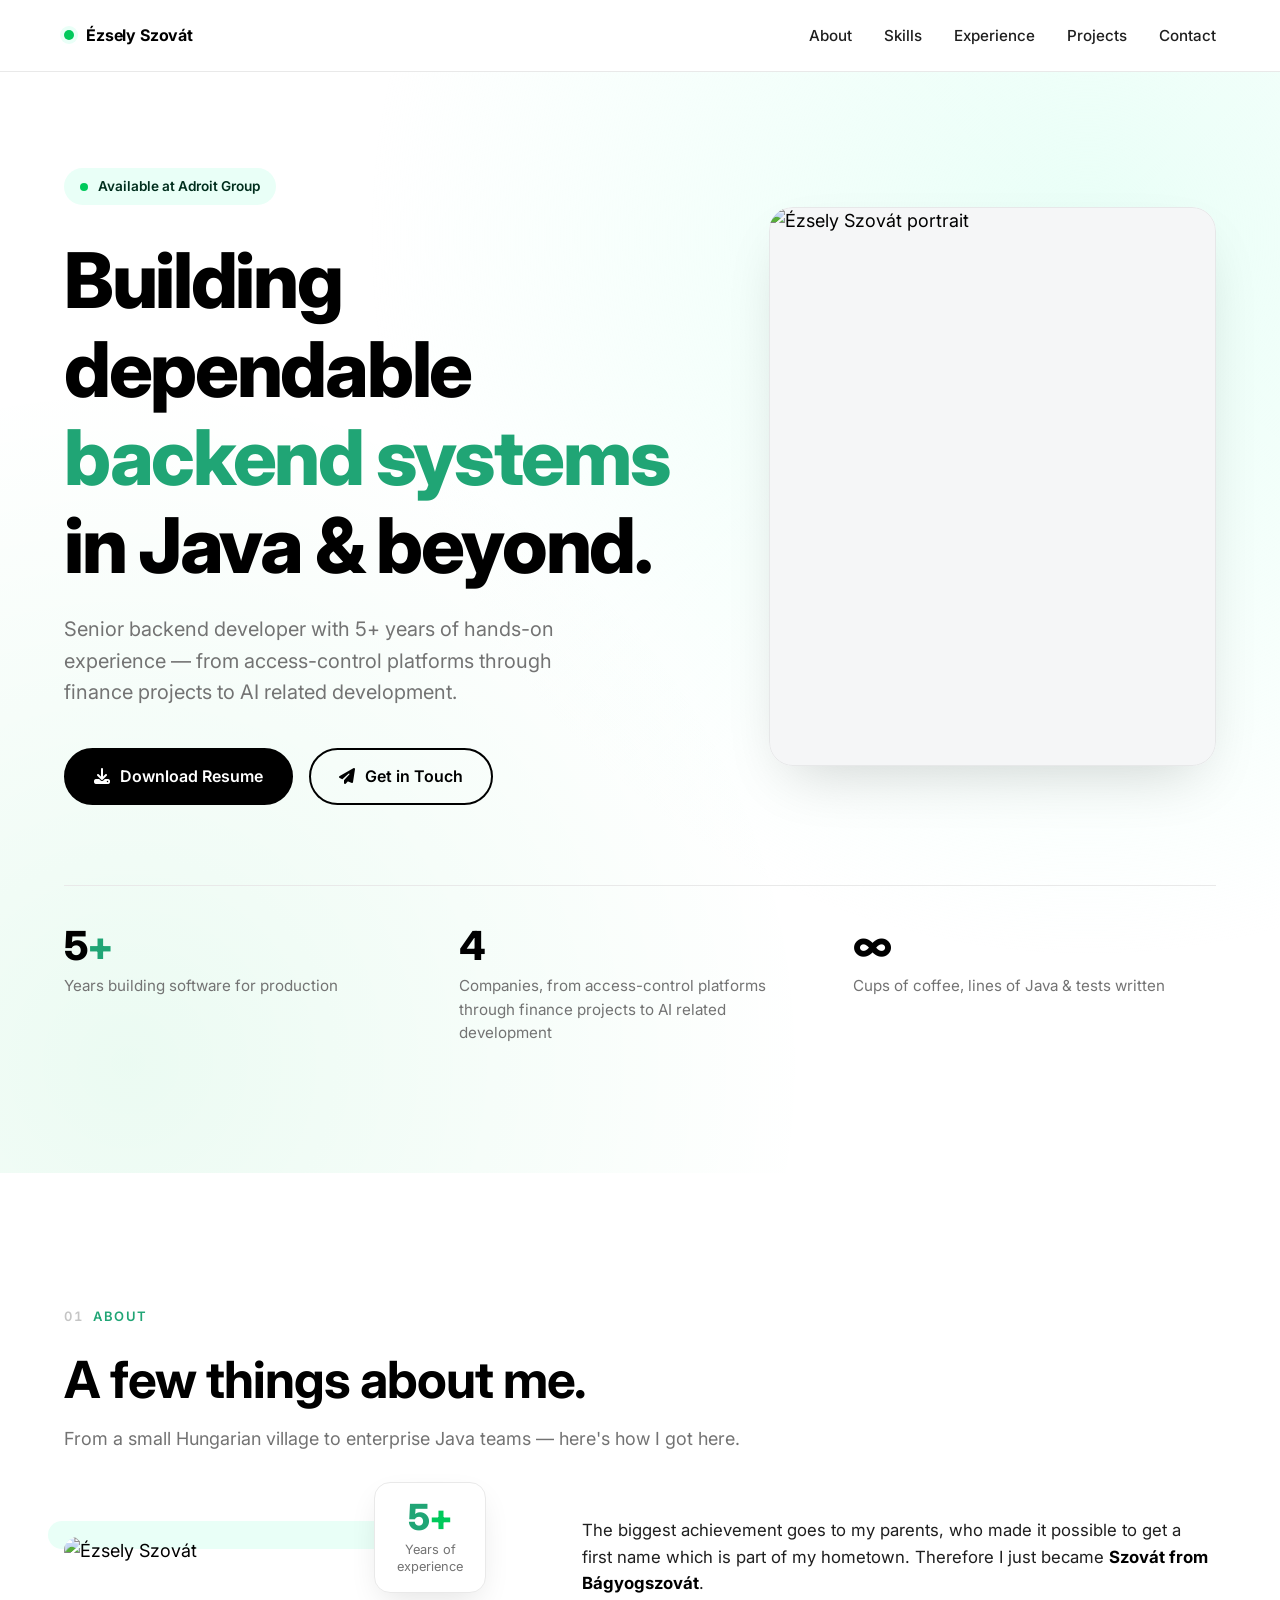
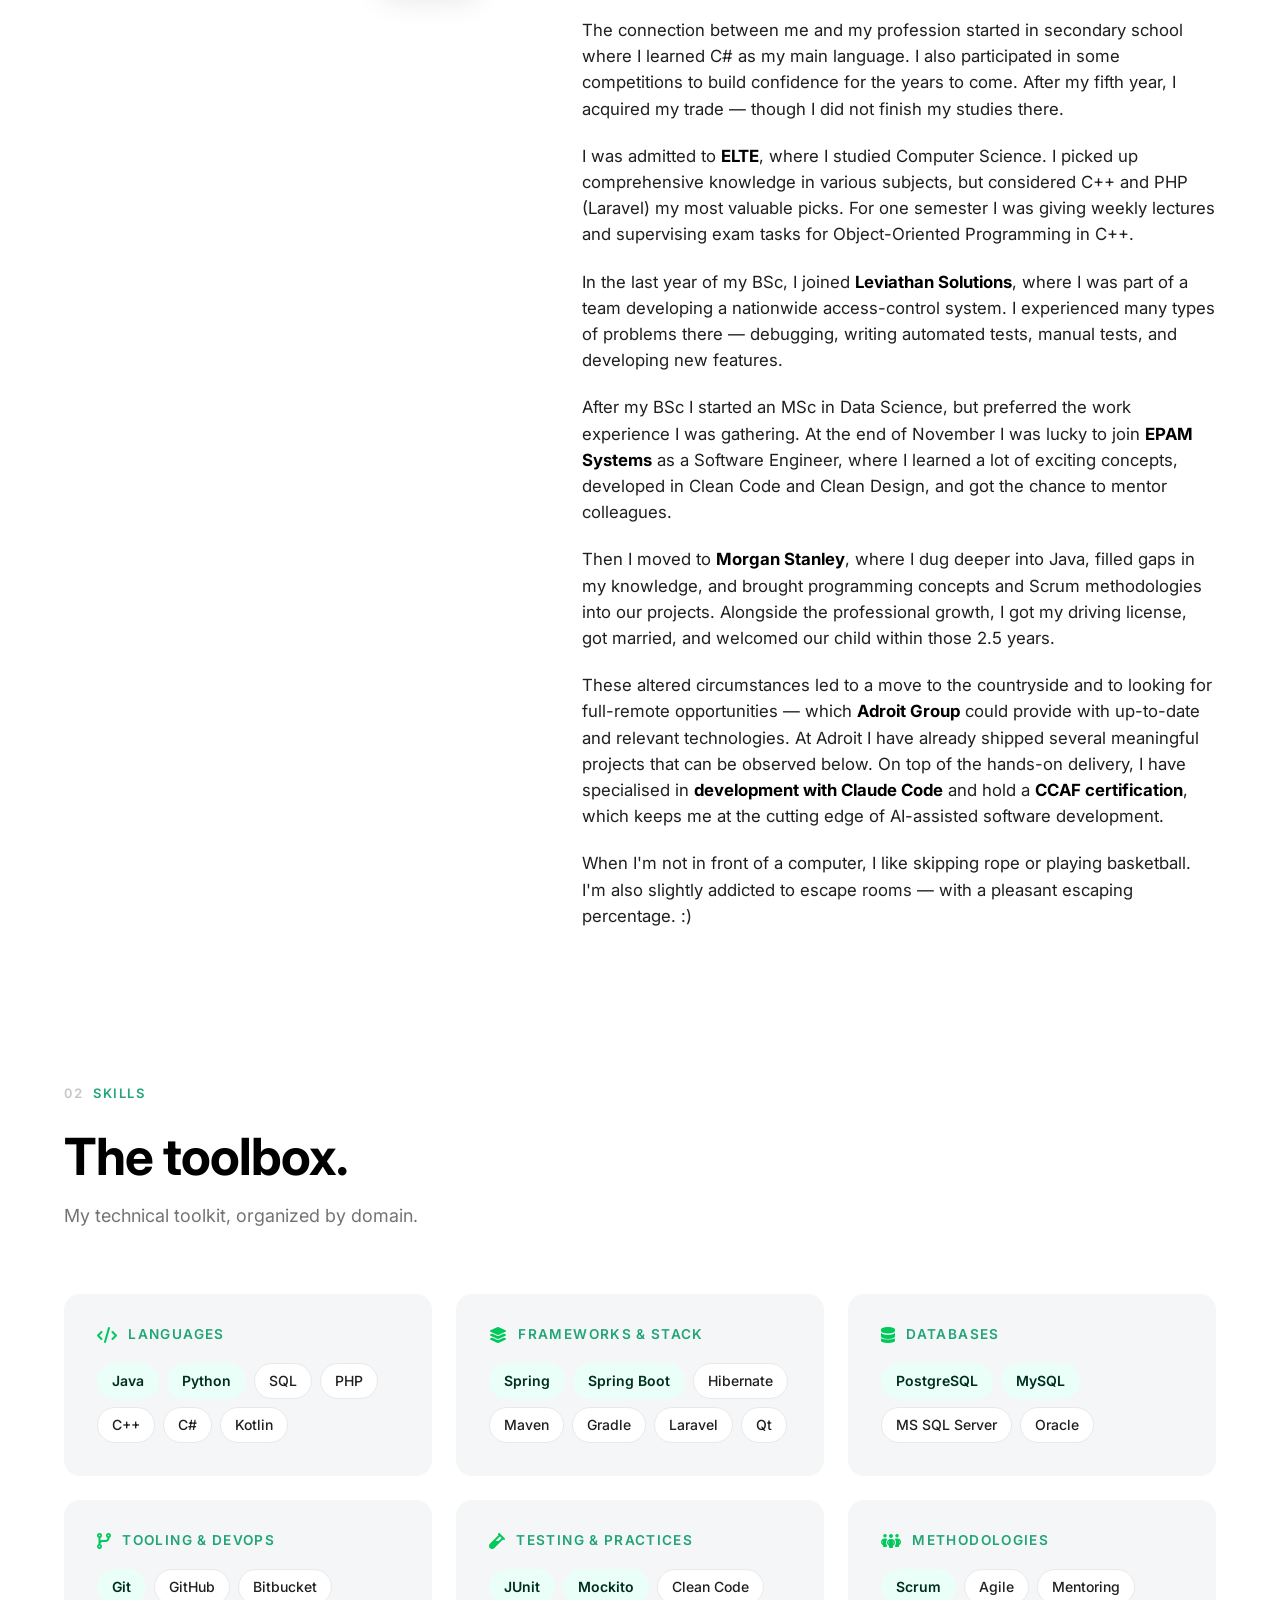
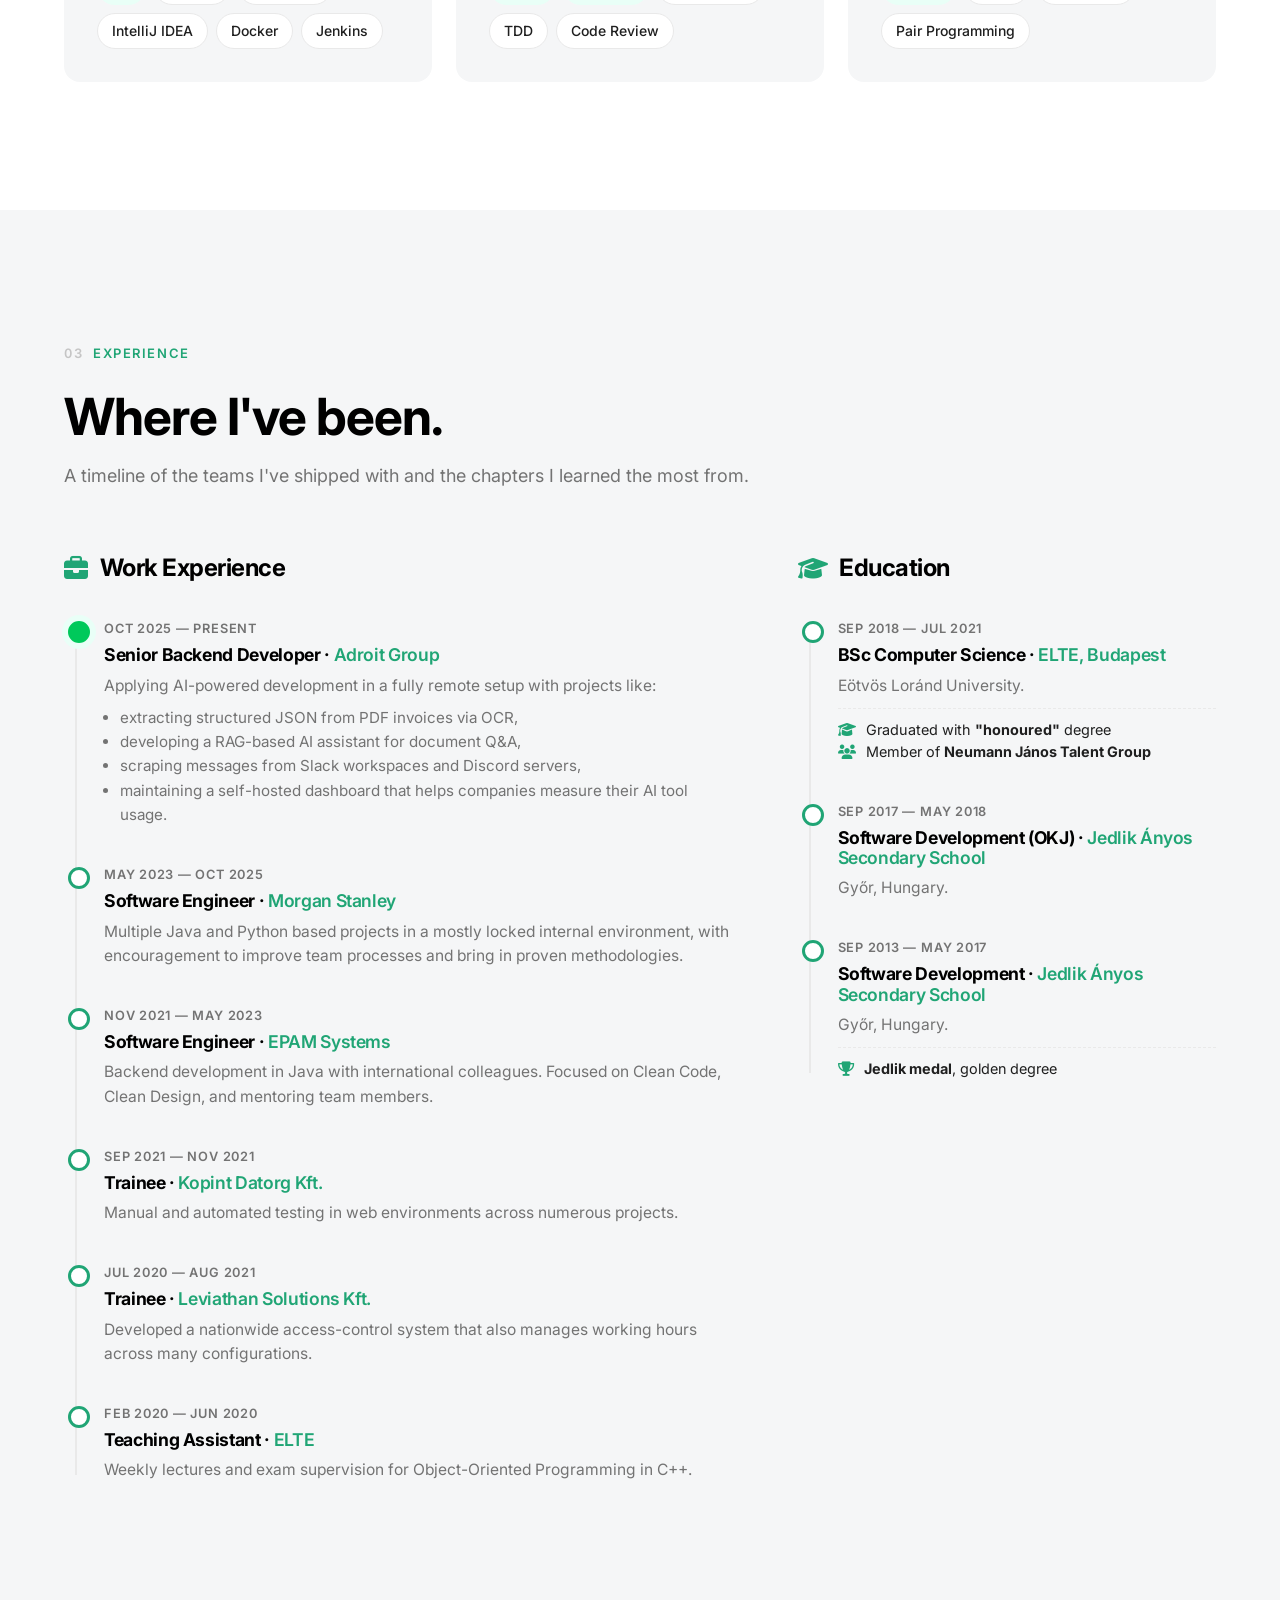
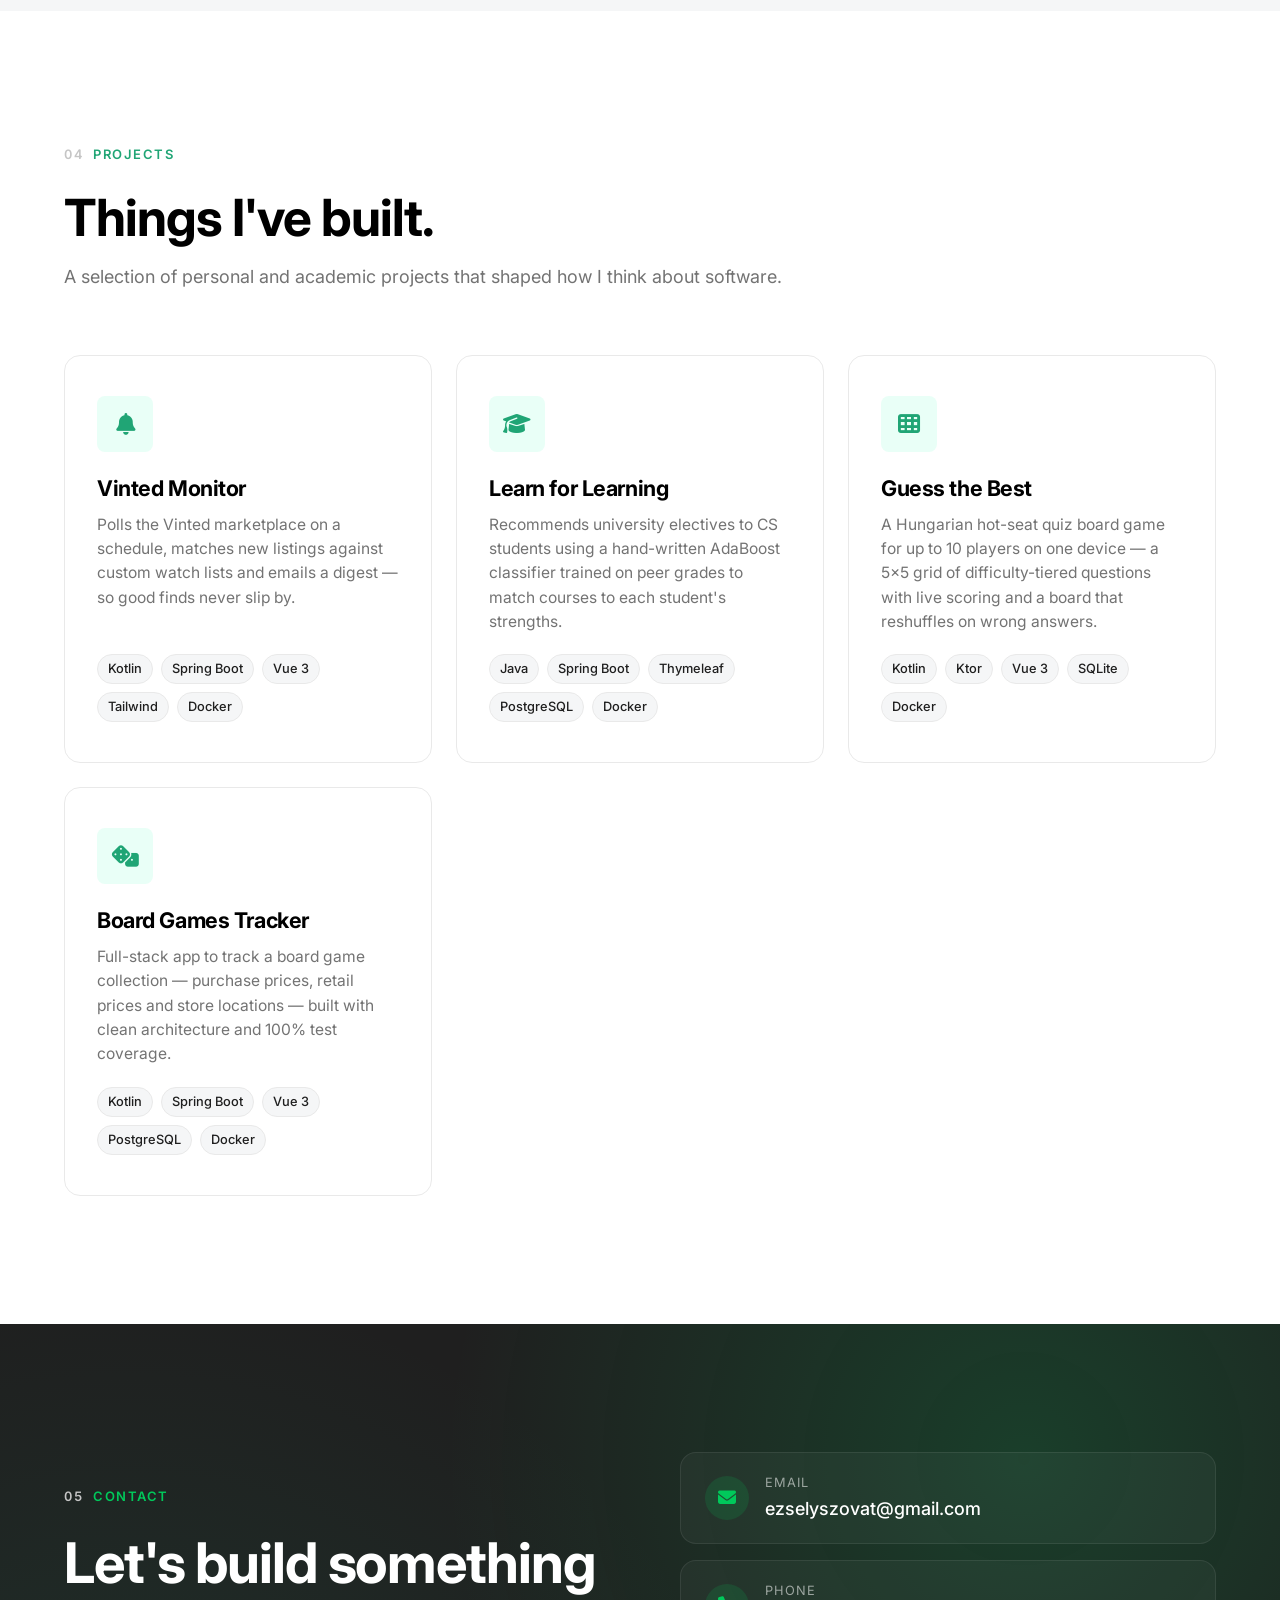
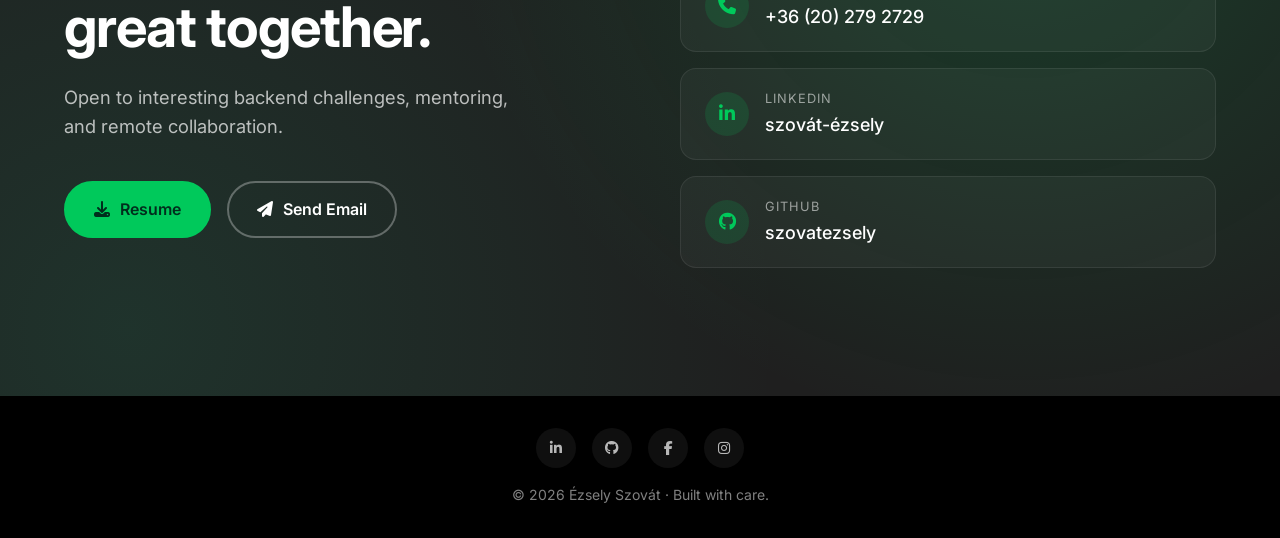
==== commit 7aca8035: "Add new quiz project." ====
--- a/index.html
+++ b/index.html
@@ -314,6 +314,19 @@
                     <span class="tag">Spring Boot</span>
                     <span class="tag">Thymeleaf</span>
                     <span class="tag">PostgreSQL</span>
+                    <span class="tag">Docker</span>
+                </div>
+            </a>
+
+            <a class="project-card" href="https://github.com/szovatezsely/guessthebest" target="_blank" rel="noopener">
+                <div class="project-icon"><i class="fa-solid fa-table-cells"></i></div>
+                <h3>Guess the Best <i class="fa-solid fa-arrow-up-right-from-square project-link-icon"></i></h3>
+                <p>A Hungarian hot-seat quiz board game for up to 10 players on one device — a 5×5 grid of difficulty-tiered questions with live scoring and a board that reshuffles on wrong answers.</p>
+                <div class="project-stack">
+                    <span class="tag">Kotlin</span>
+                    <span class="tag">Ktor</span>
+                    <span class="tag">Vue 3</span>
+                    <span class="tag">SQLite</span>
                     <span class="tag">Docker</span>
                 </div>
             </a>
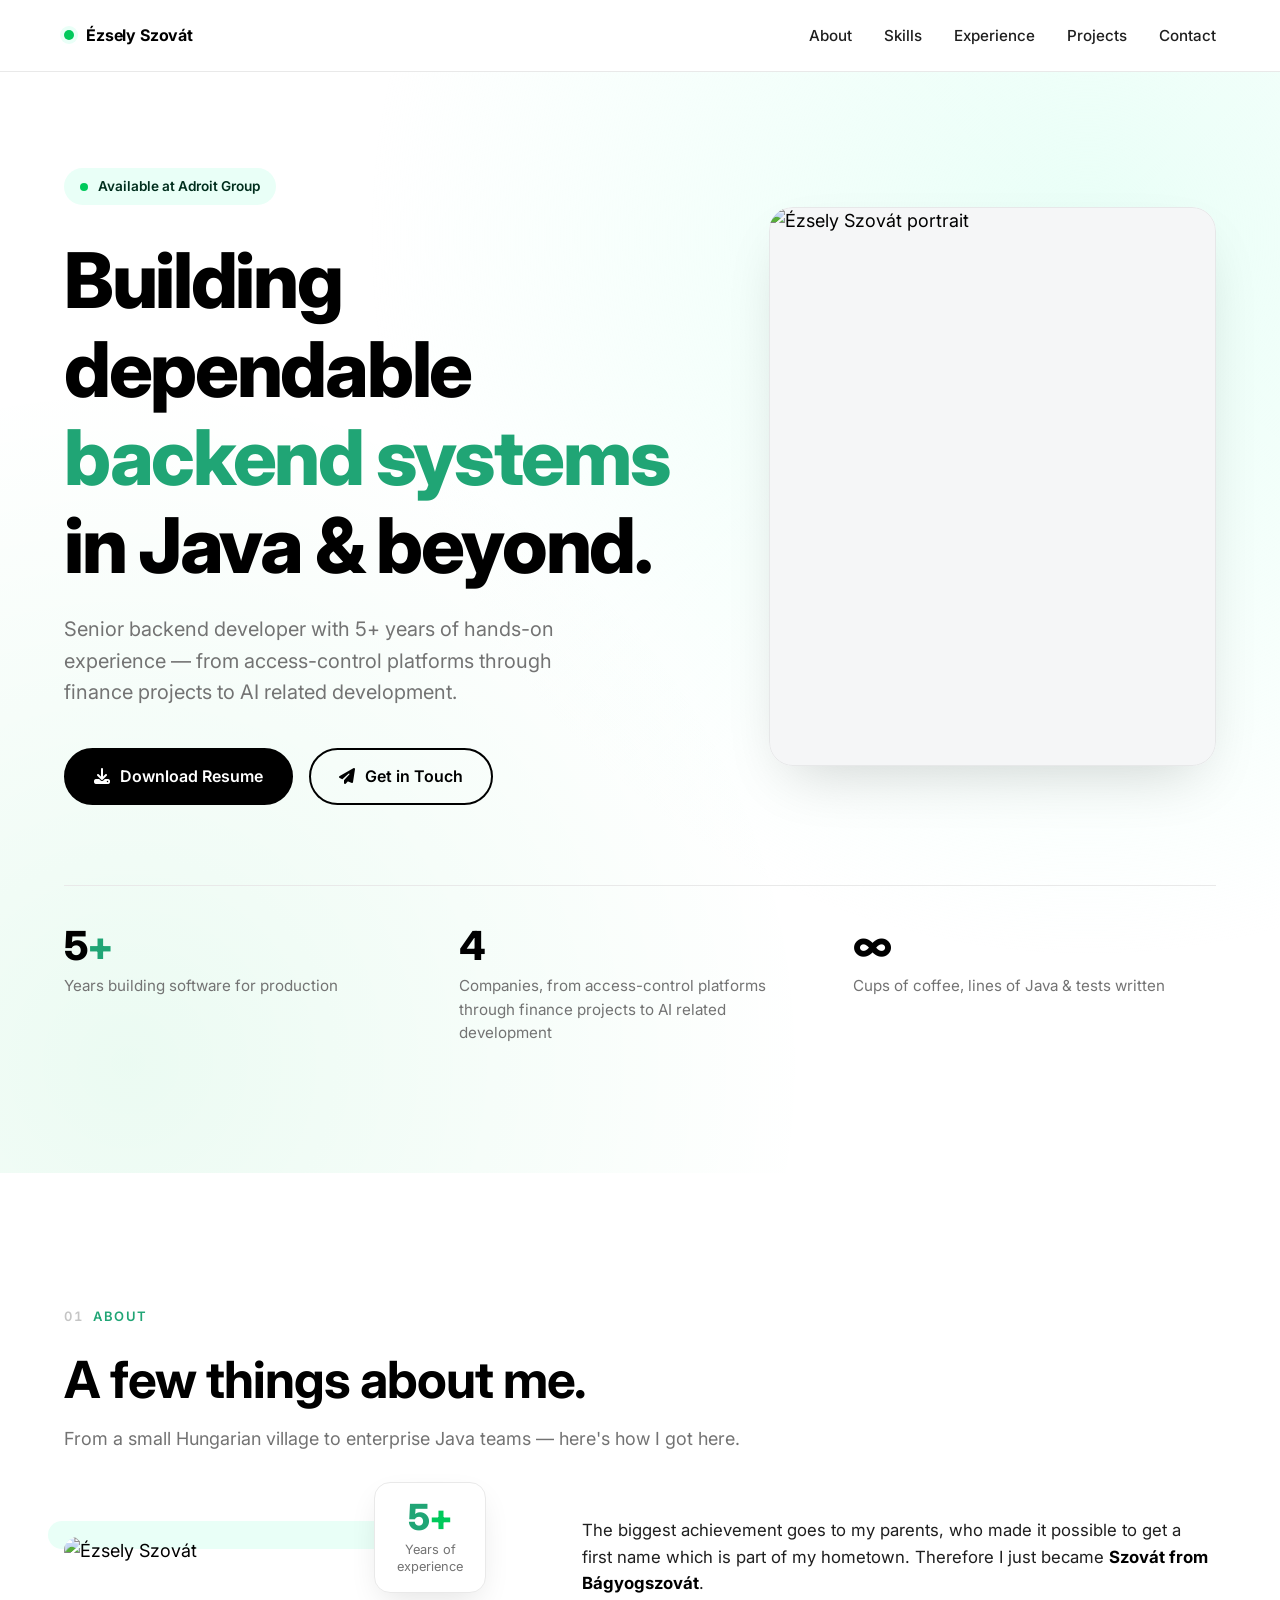
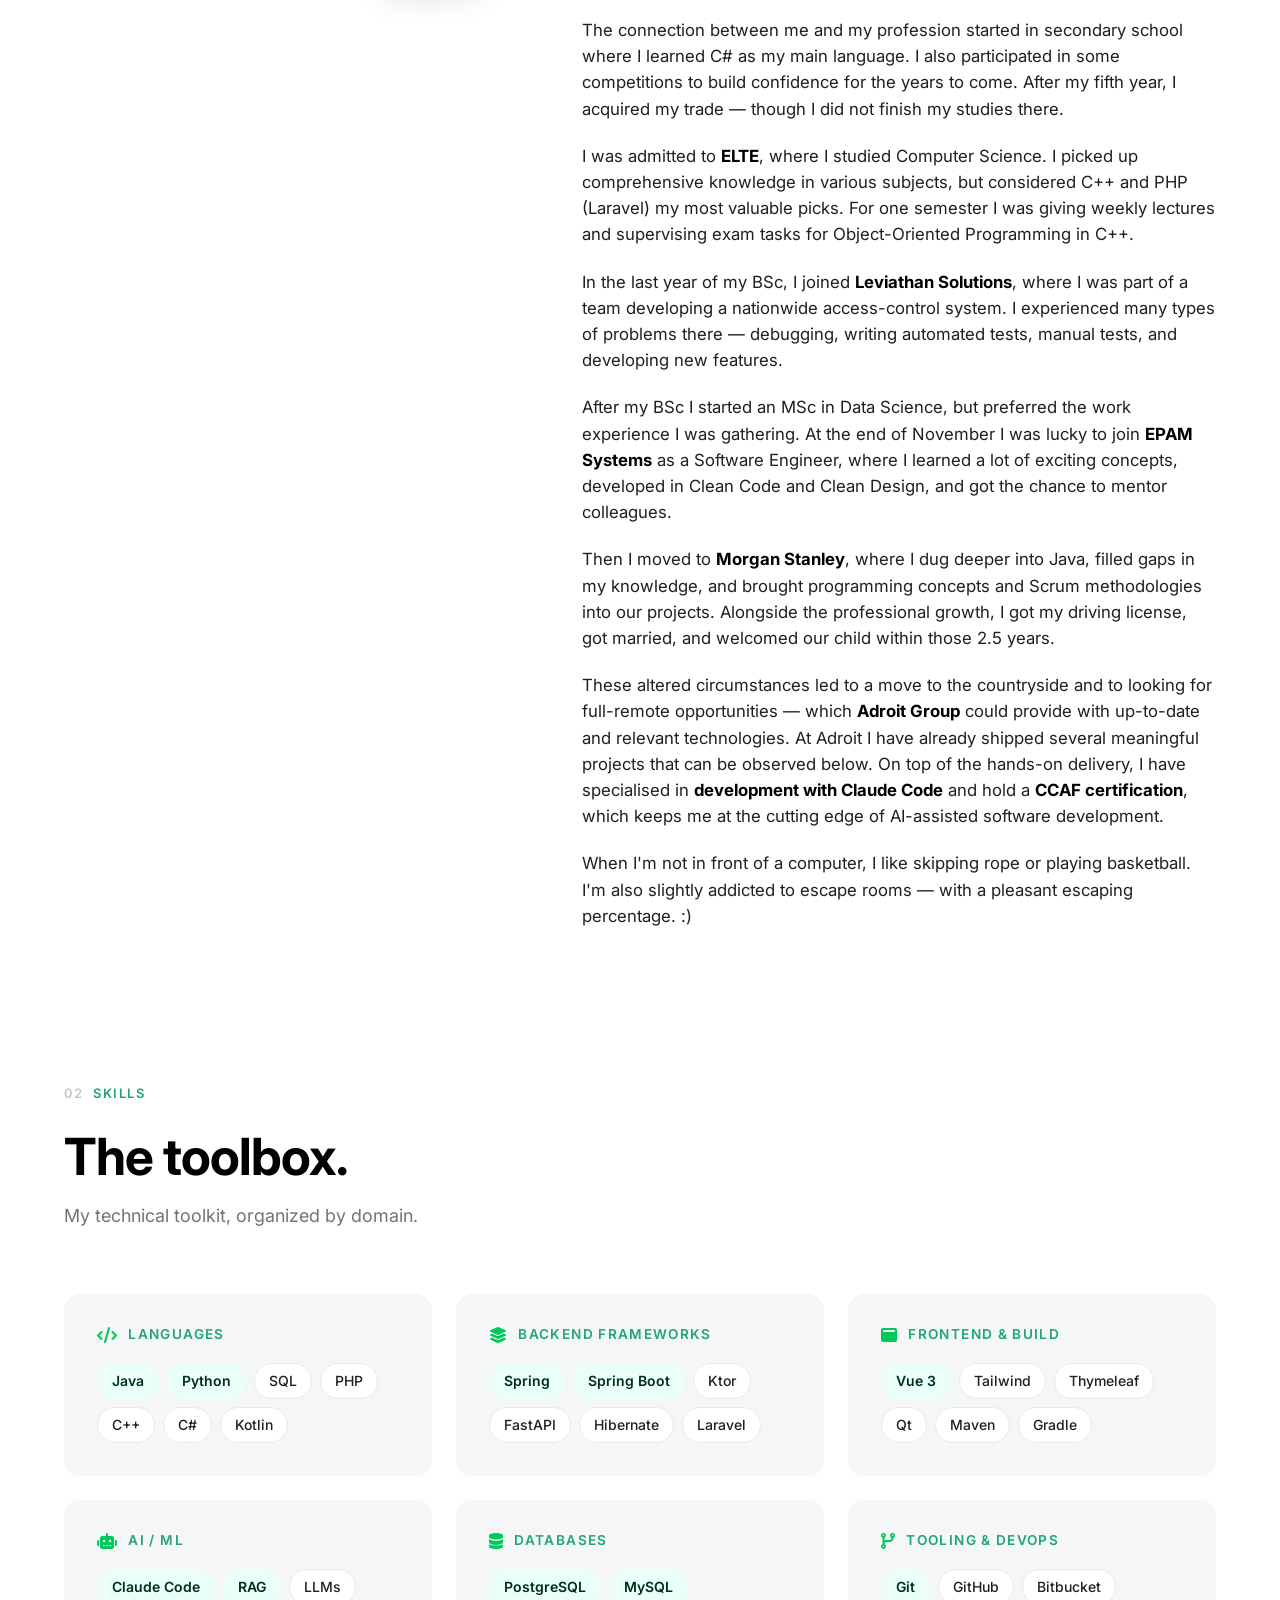
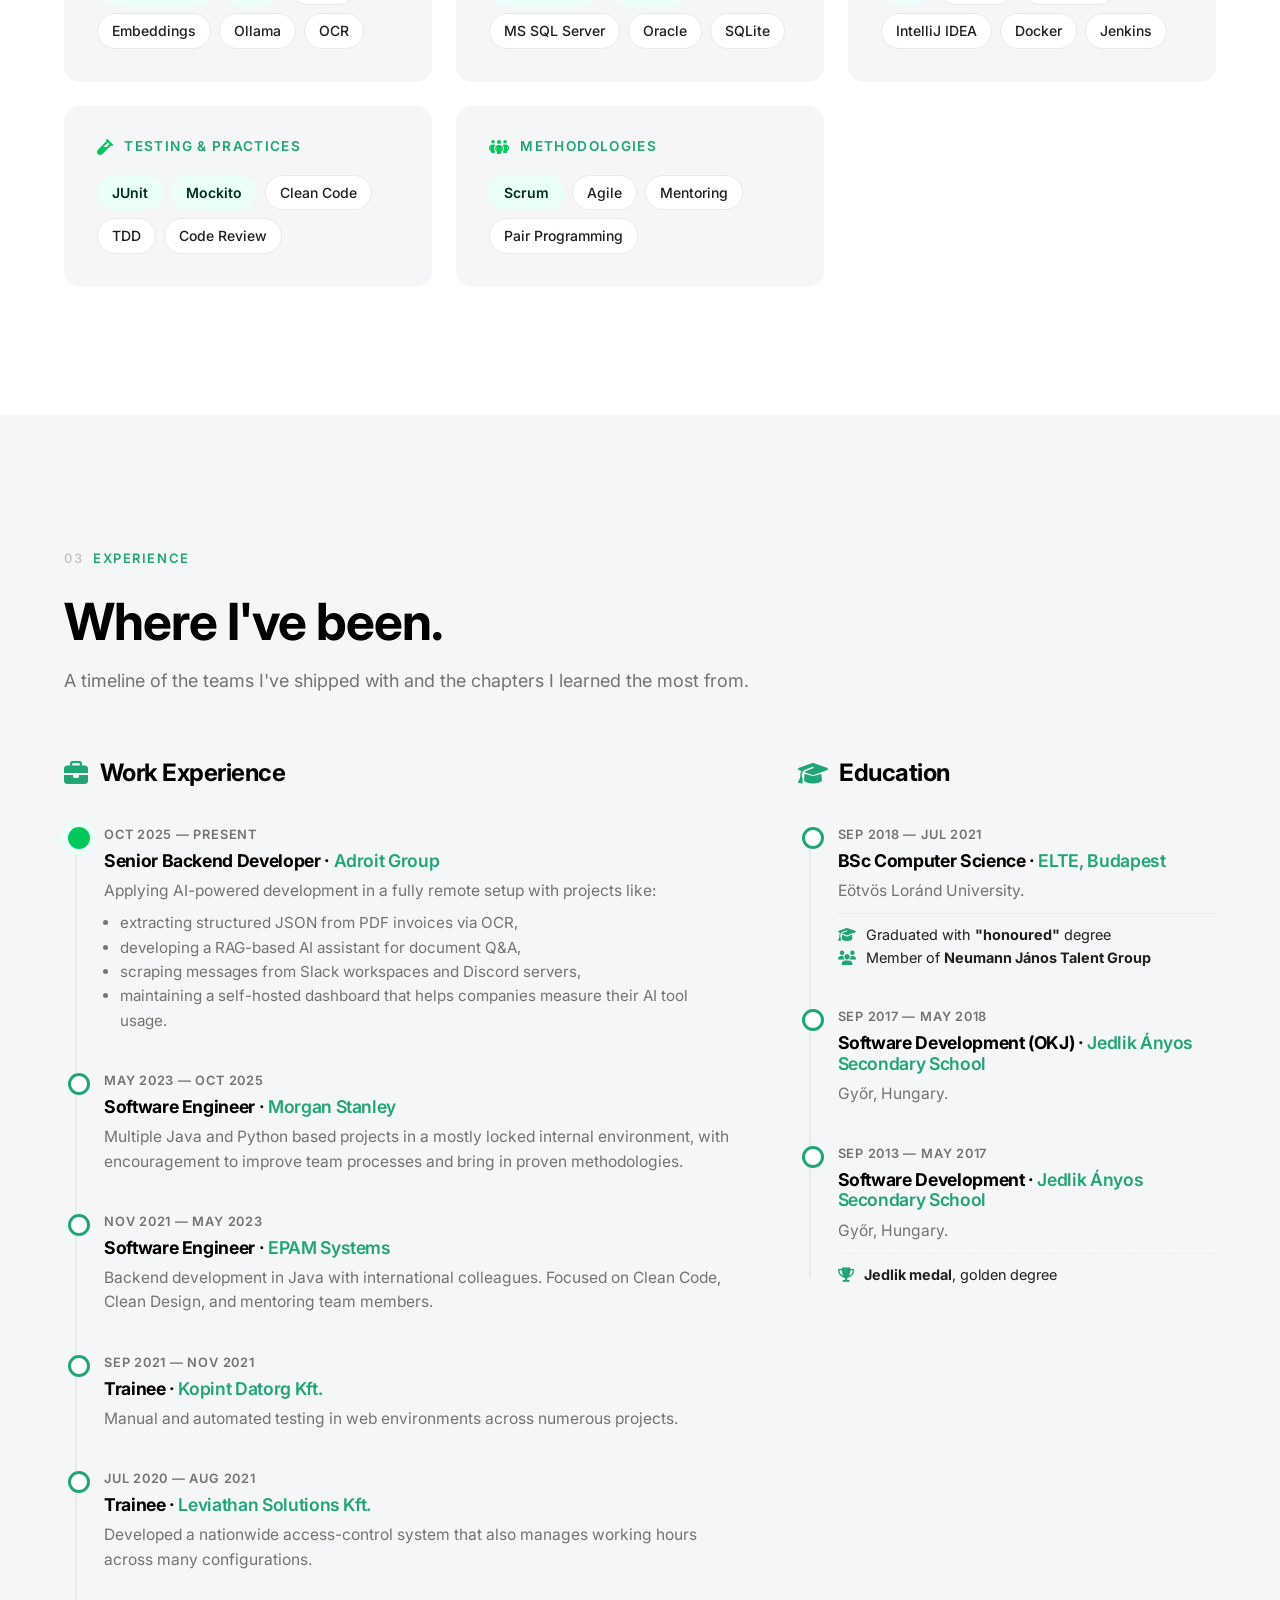
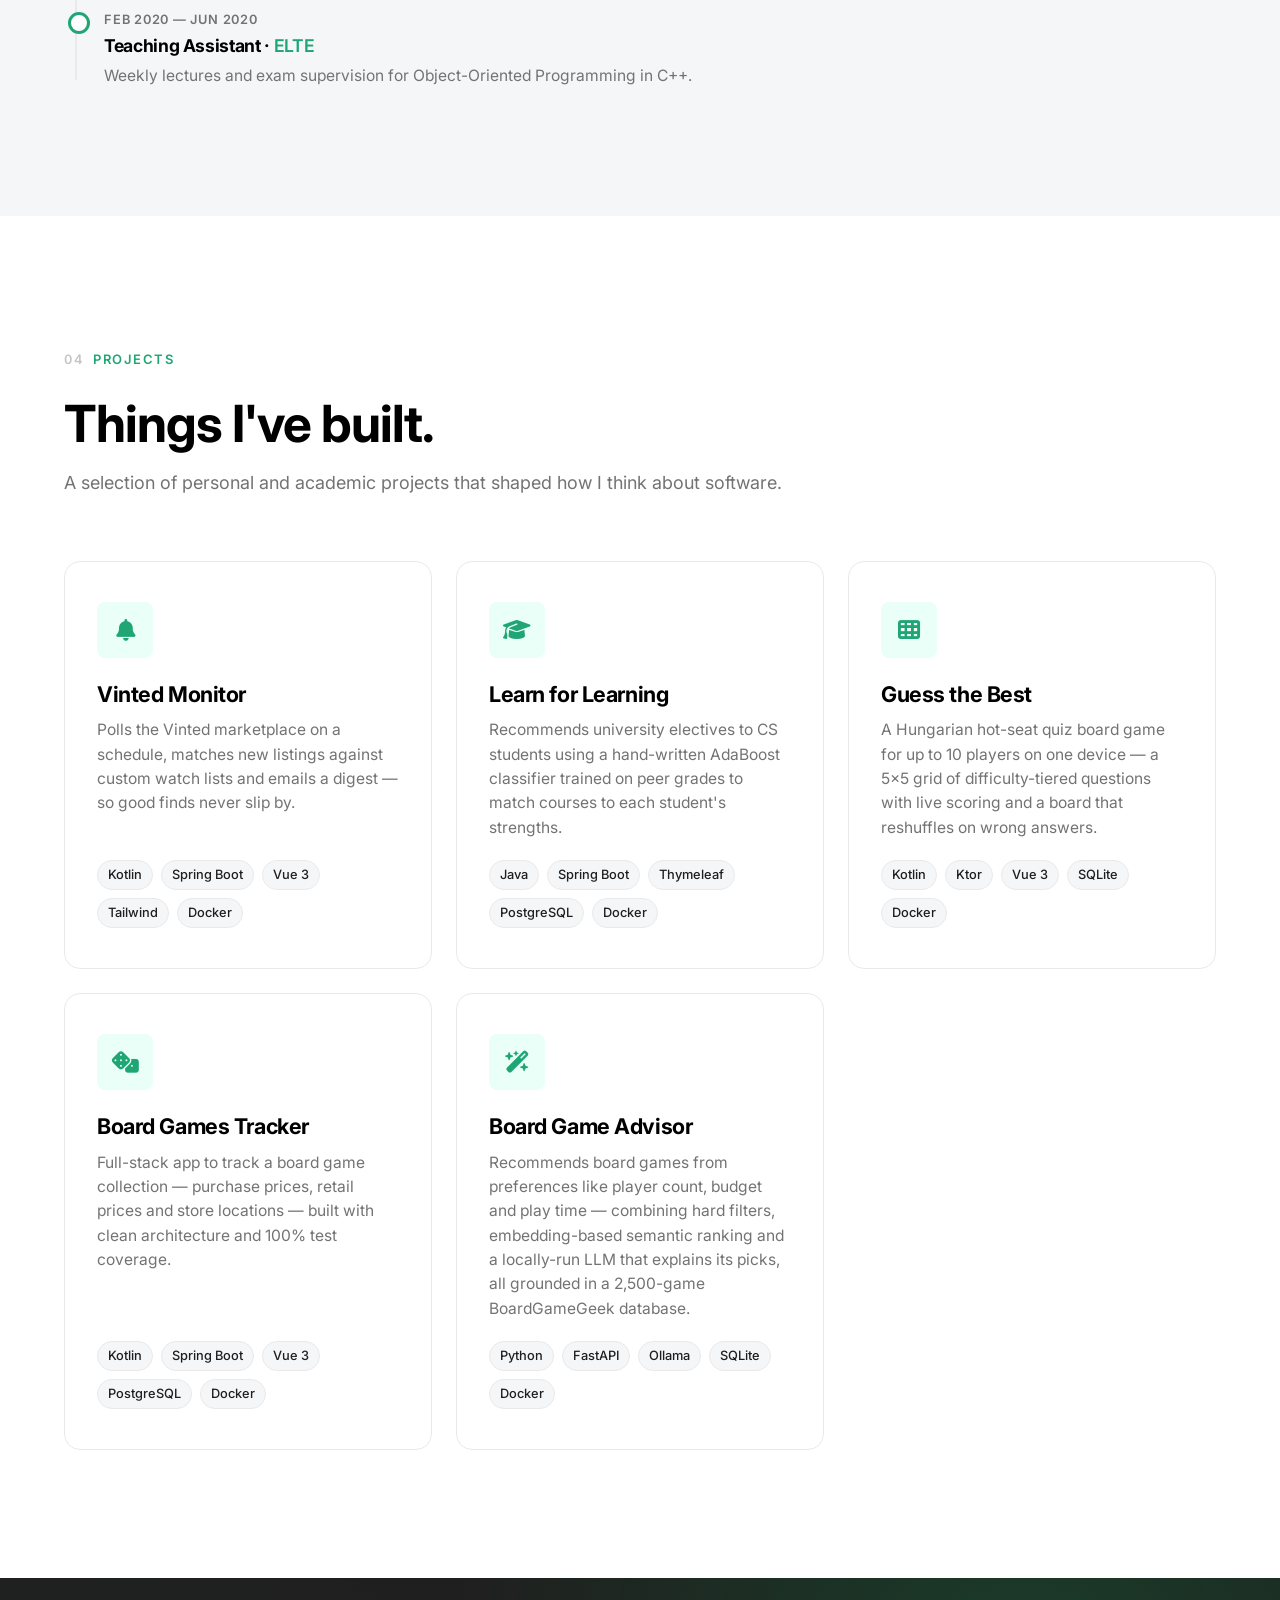
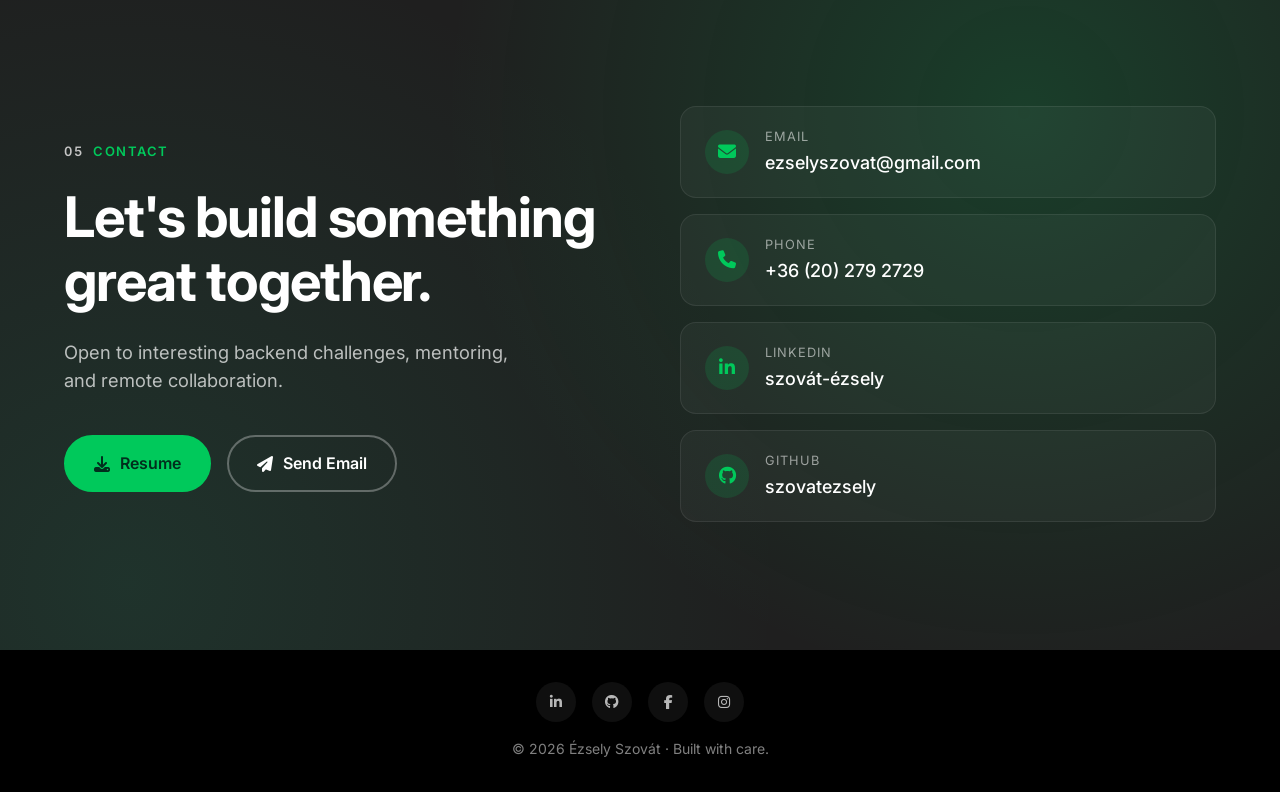
==== commit e83f3e09: "Add new project + skills." ====
--- a/index.html
+++ b/index.html
@@ -145,15 +145,38 @@
             </div>
 
             <div class="skill-group">
-                <h4><i class="fa-solid fa-layer-group"></i> Frameworks &amp; Stack</h4>
+                <h4><i class="fa-solid fa-layer-group"></i> Backend Frameworks</h4>
                 <div class="skill-tags">
                     <span class="tag tag-primary">Spring</span>
                     <span class="tag tag-primary">Spring Boot</span>
+                    <span class="tag">Ktor</span>
+                    <span class="tag">FastAPI</span>
                     <span class="tag">Hibernate</span>
+                    <span class="tag">Laravel</span>
+                </div>
+            </div>
+
+            <div class="skill-group">
+                <h4><i class="fa-solid fa-window-maximize"></i> Frontend &amp; Build</h4>
+                <div class="skill-tags">
+                    <span class="tag tag-primary">Vue 3</span>
+                    <span class="tag">Tailwind</span>
+                    <span class="tag">Thymeleaf</span>
+                    <span class="tag">Qt</span>
                     <span class="tag">Maven</span>
                     <span class="tag">Gradle</span>
-                    <span class="tag">Laravel</span>
-                    <span class="tag">Qt</span>
+                </div>
+            </div>
+
+            <div class="skill-group">
+                <h4><i class="fa-solid fa-robot"></i> AI / ML</h4>
+                <div class="skill-tags">
+                    <span class="tag tag-primary">Claude Code</span>
+                    <span class="tag tag-primary">RAG</span>
+                    <span class="tag">LLMs</span>
+                    <span class="tag">Embeddings</span>
+                    <span class="tag">Ollama</span>
+                    <span class="tag">OCR</span>
                 </div>
             </div>
 
@@ -164,6 +187,7 @@
                     <span class="tag tag-primary">MySQL</span>
                     <span class="tag">MS SQL Server</span>
                     <span class="tag">Oracle</span>
+                    <span class="tag">SQLite</span>
                 </div>
             </div>
 
@@ -340,6 +364,19 @@
                     <span class="tag">Spring Boot</span>
                     <span class="tag">Vue 3</span>
                     <span class="tag">PostgreSQL</span>
+                    <span class="tag">Docker</span>
+                </div>
+            </a>
+
+            <a class="project-card" href="https://github.com/szovatezsely/boardgameadvisor" target="_blank" rel="noopener">
+                <div class="project-icon"><i class="fa-solid fa-wand-magic-sparkles"></i></div>
+                <h3>Board Game Advisor <i class="fa-solid fa-arrow-up-right-from-square project-link-icon"></i></h3>
+                <p>Recommends board games from preferences like player count, budget and play time — combining hard filters, embedding-based semantic ranking and a locally-run LLM that explains its picks, all grounded in a 2,500-game BoardGameGeek database.</p>
+                <div class="project-stack">
+                    <span class="tag">Python</span>
+                    <span class="tag">FastAPI</span>
+                    <span class="tag">Ollama</span>
+                    <span class="tag">SQLite</span>
                     <span class="tag">Docker</span>
                 </div>
             </a>
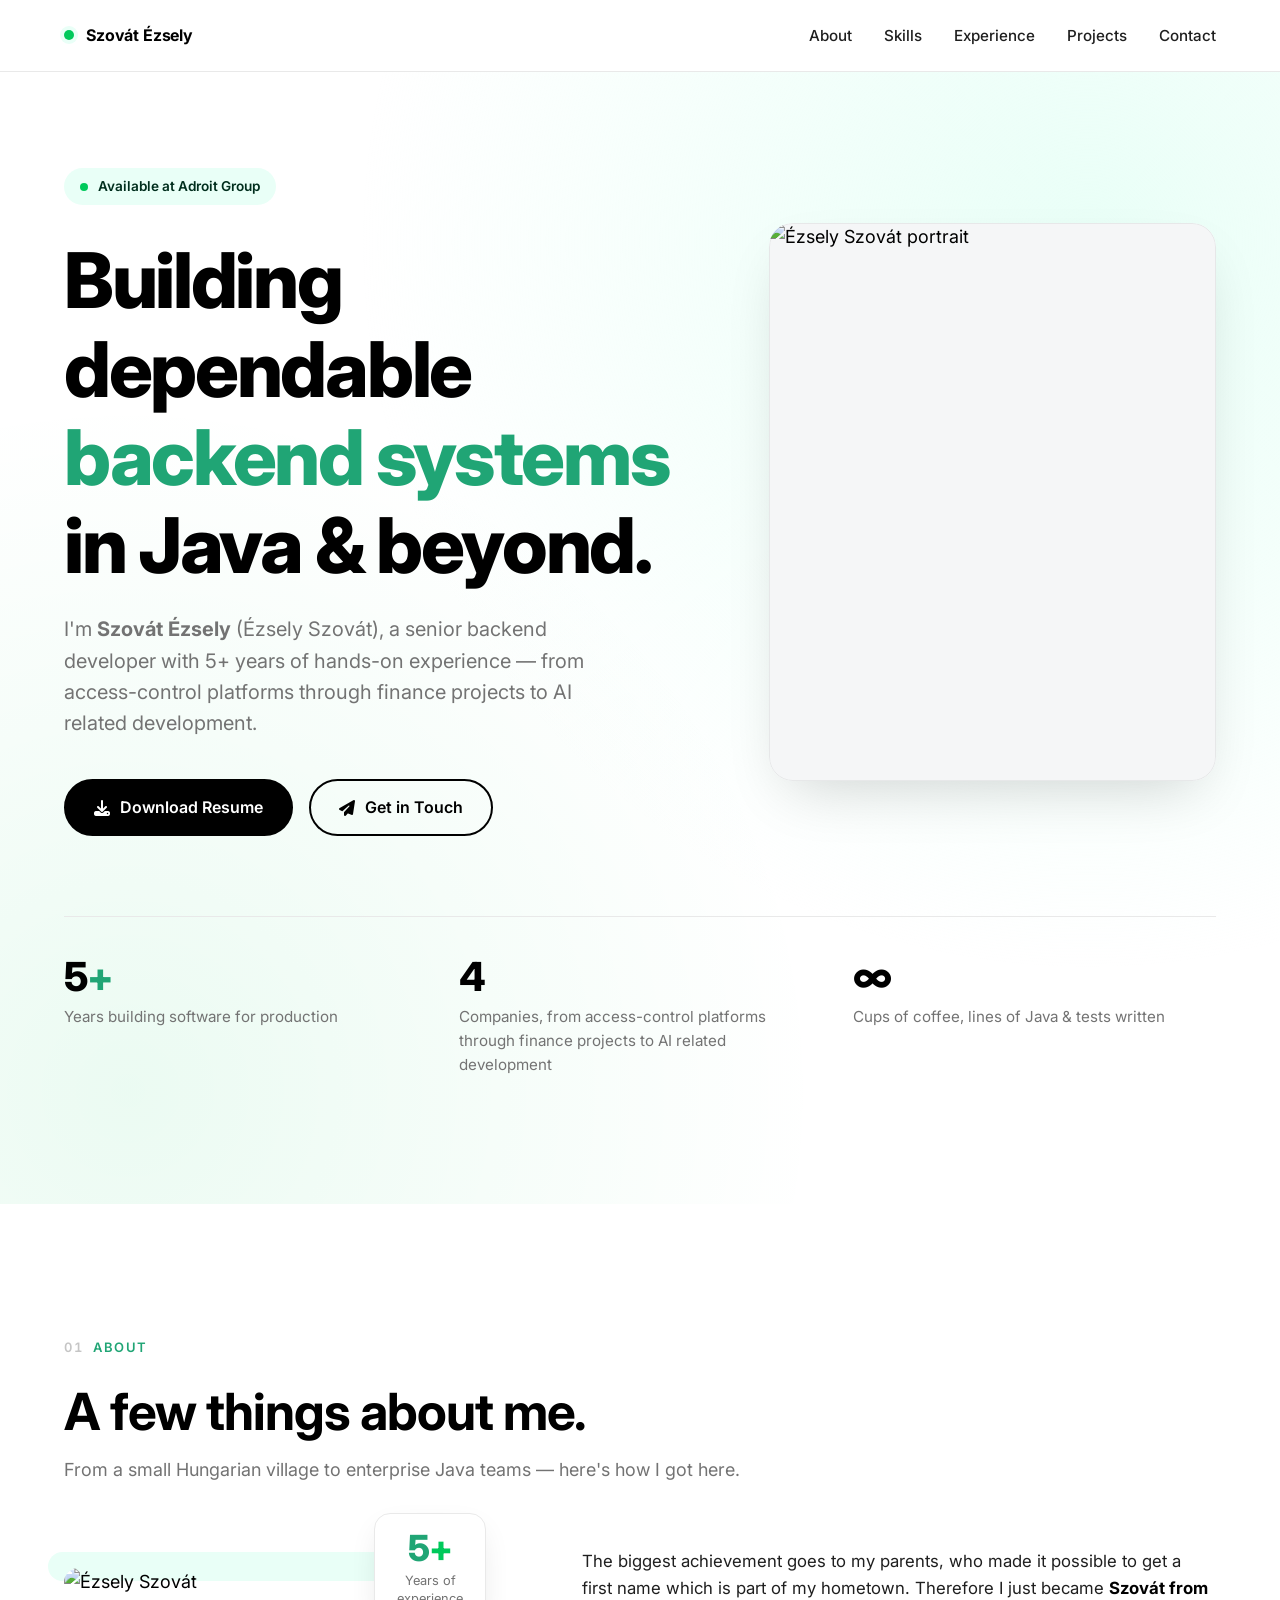
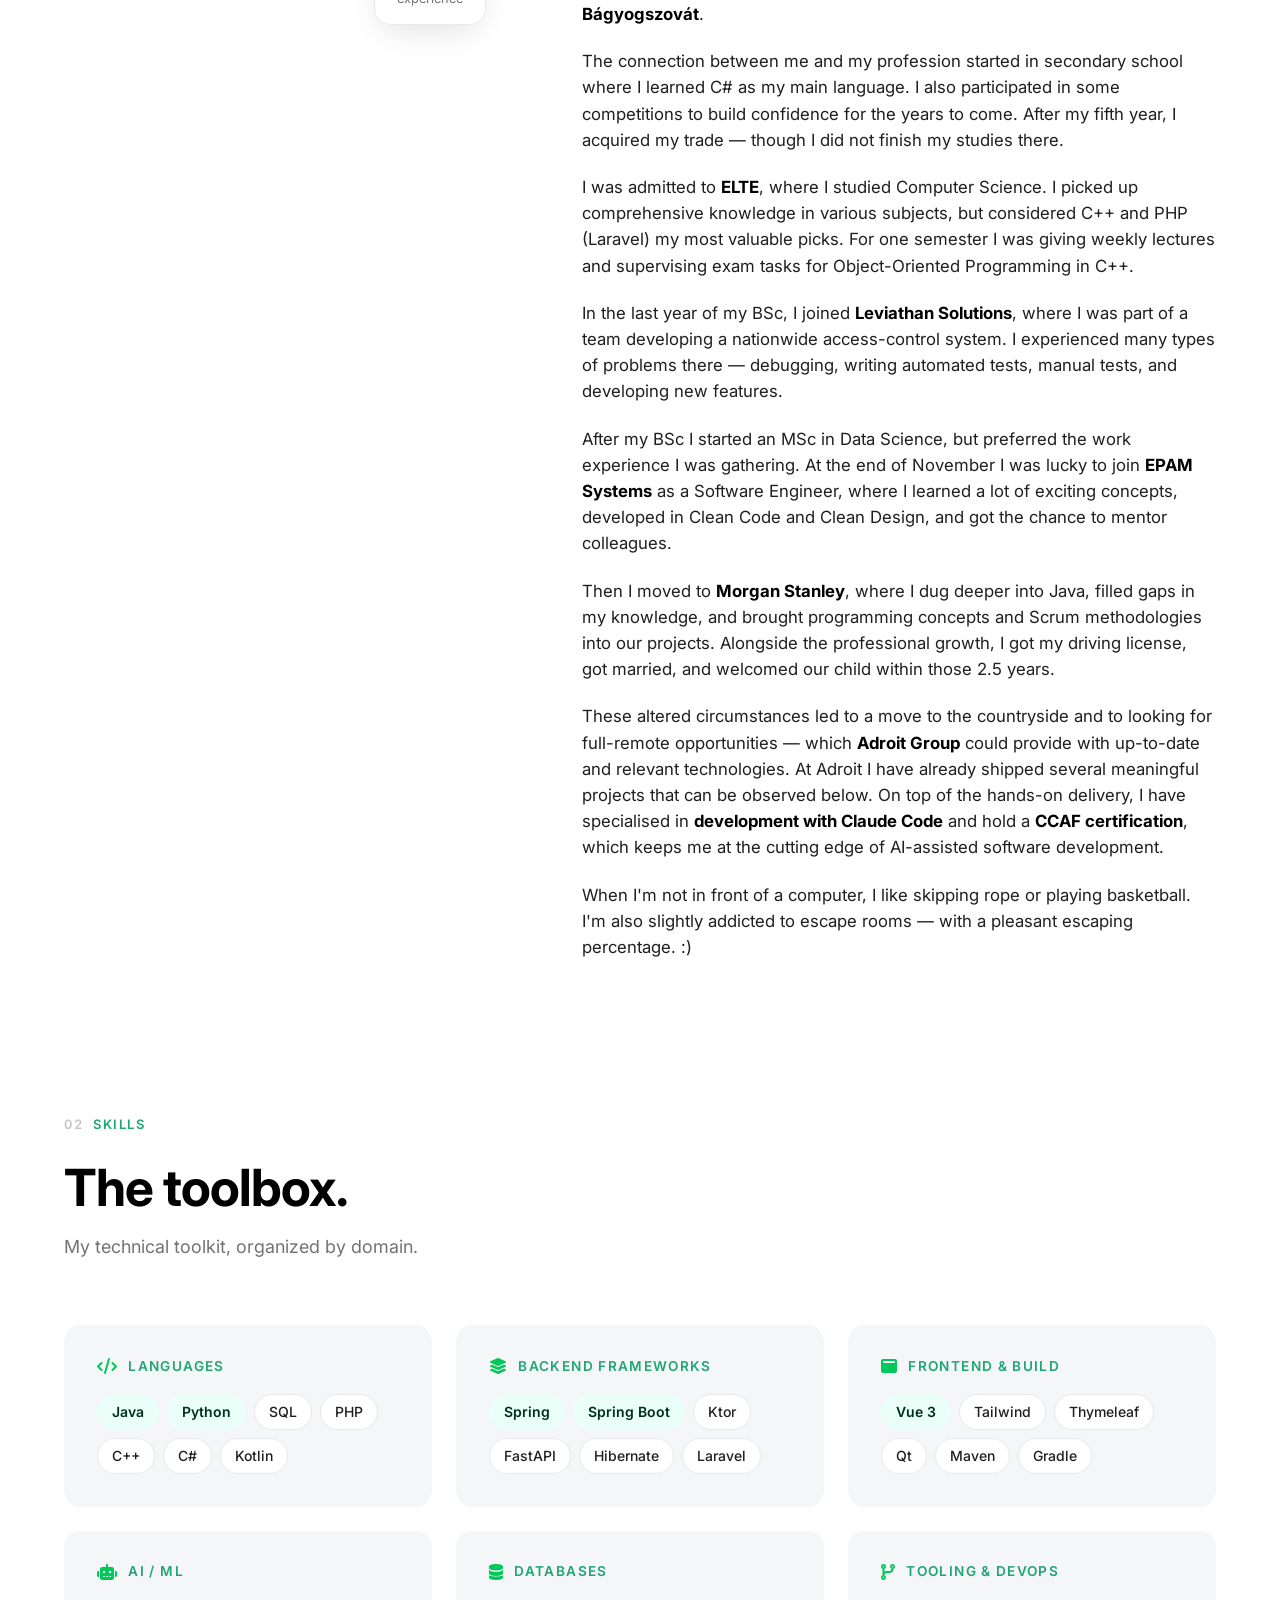
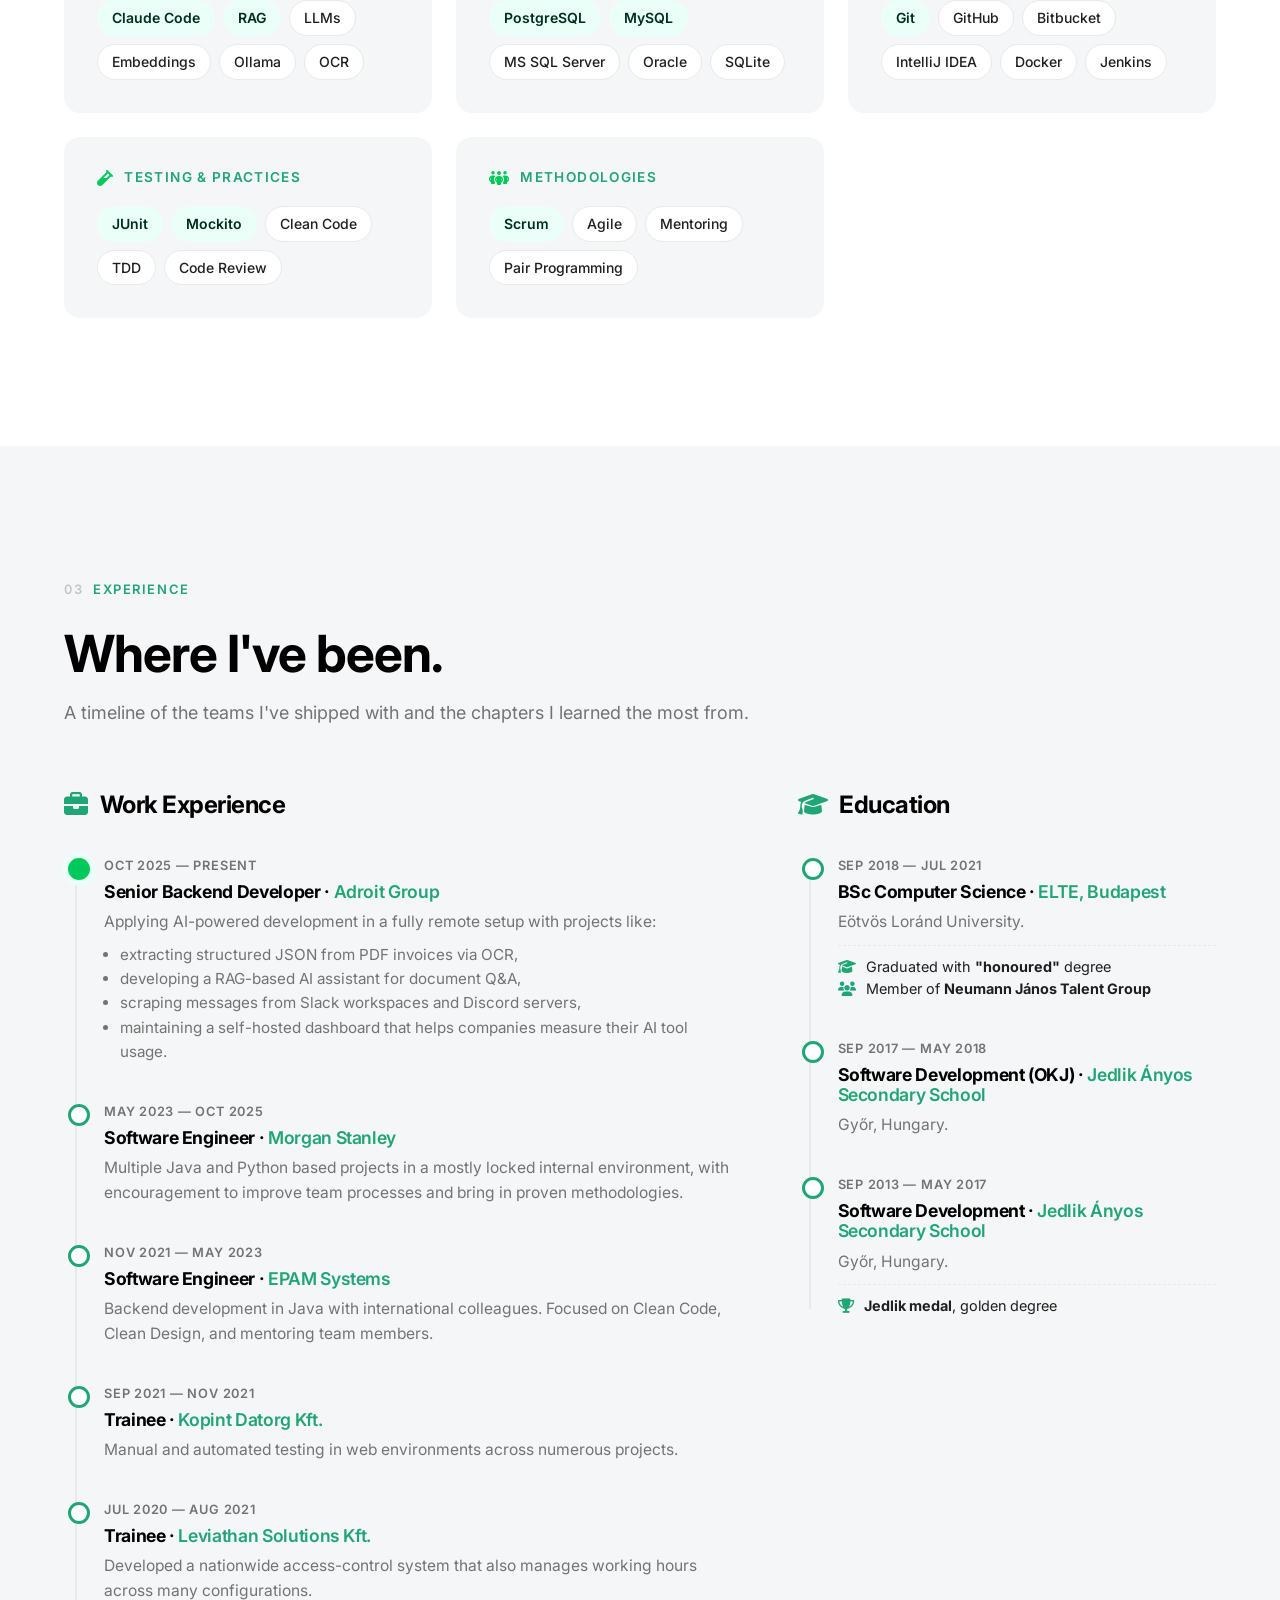
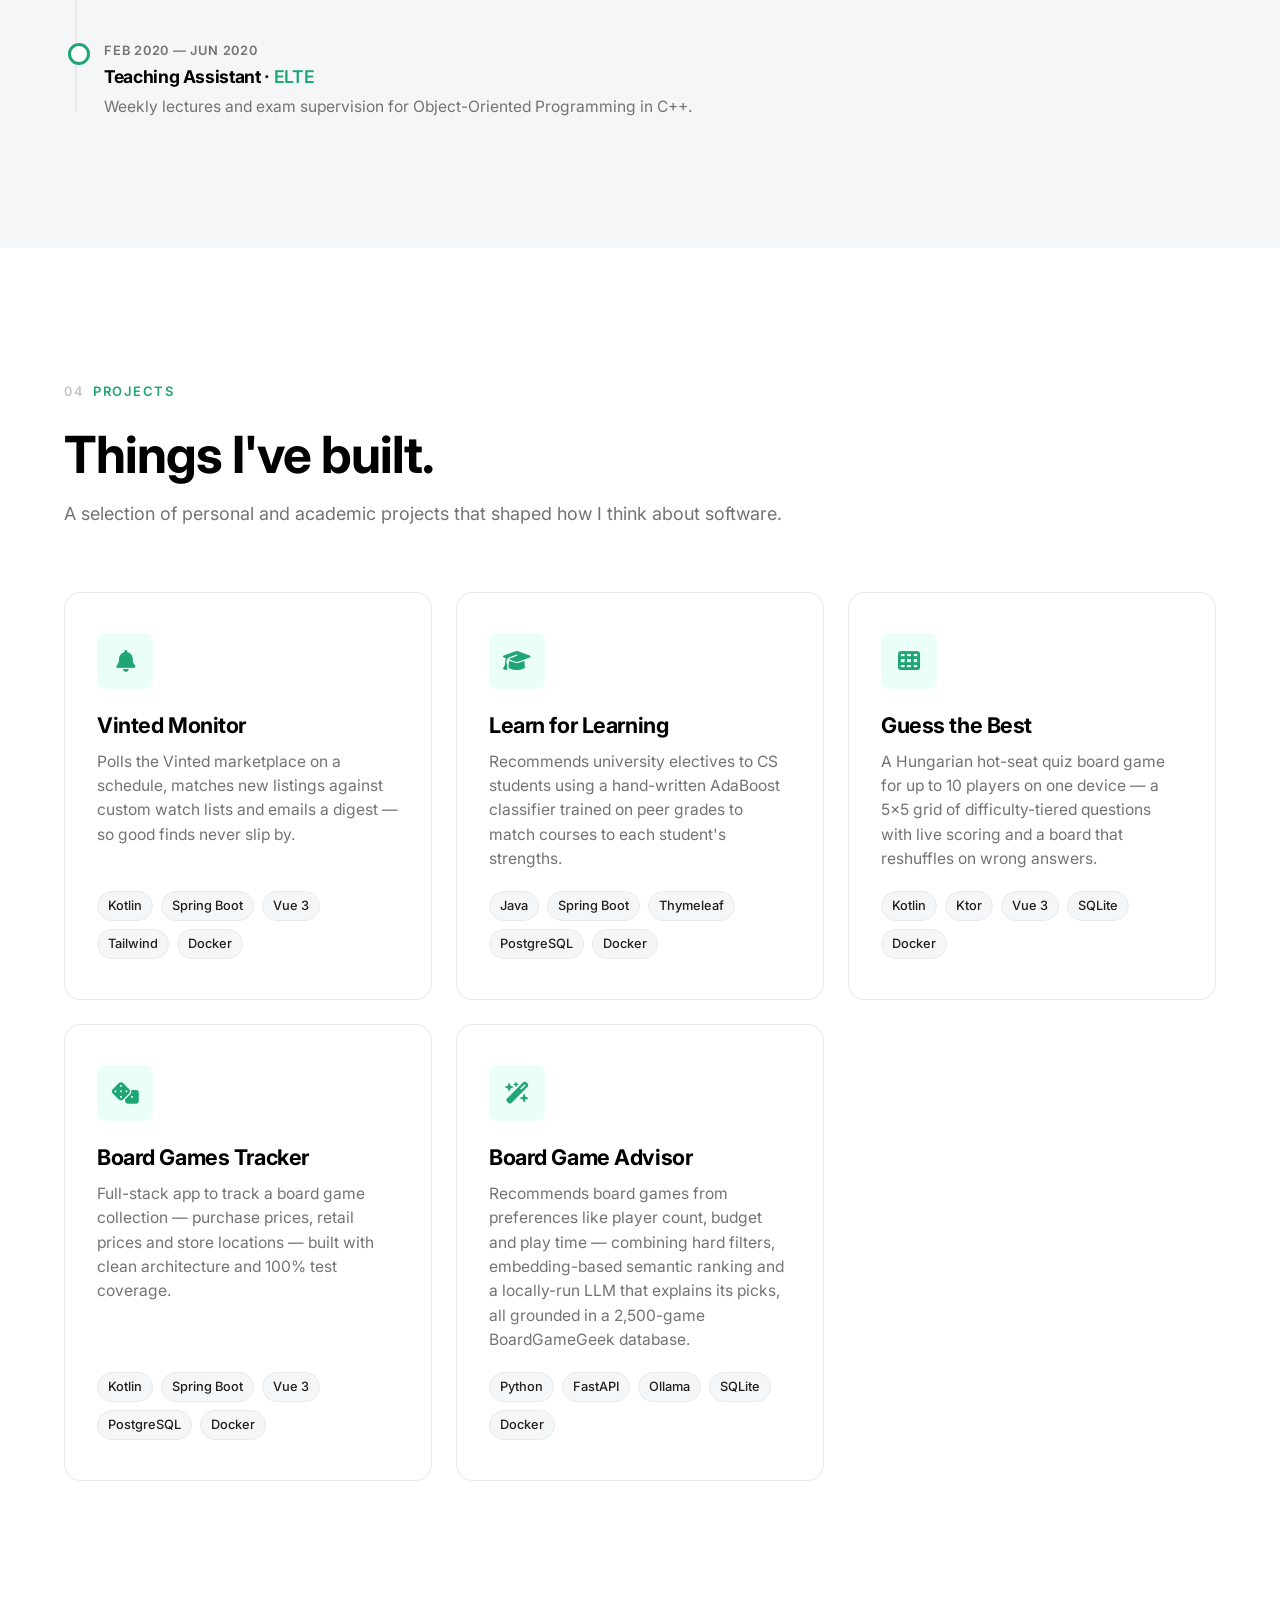
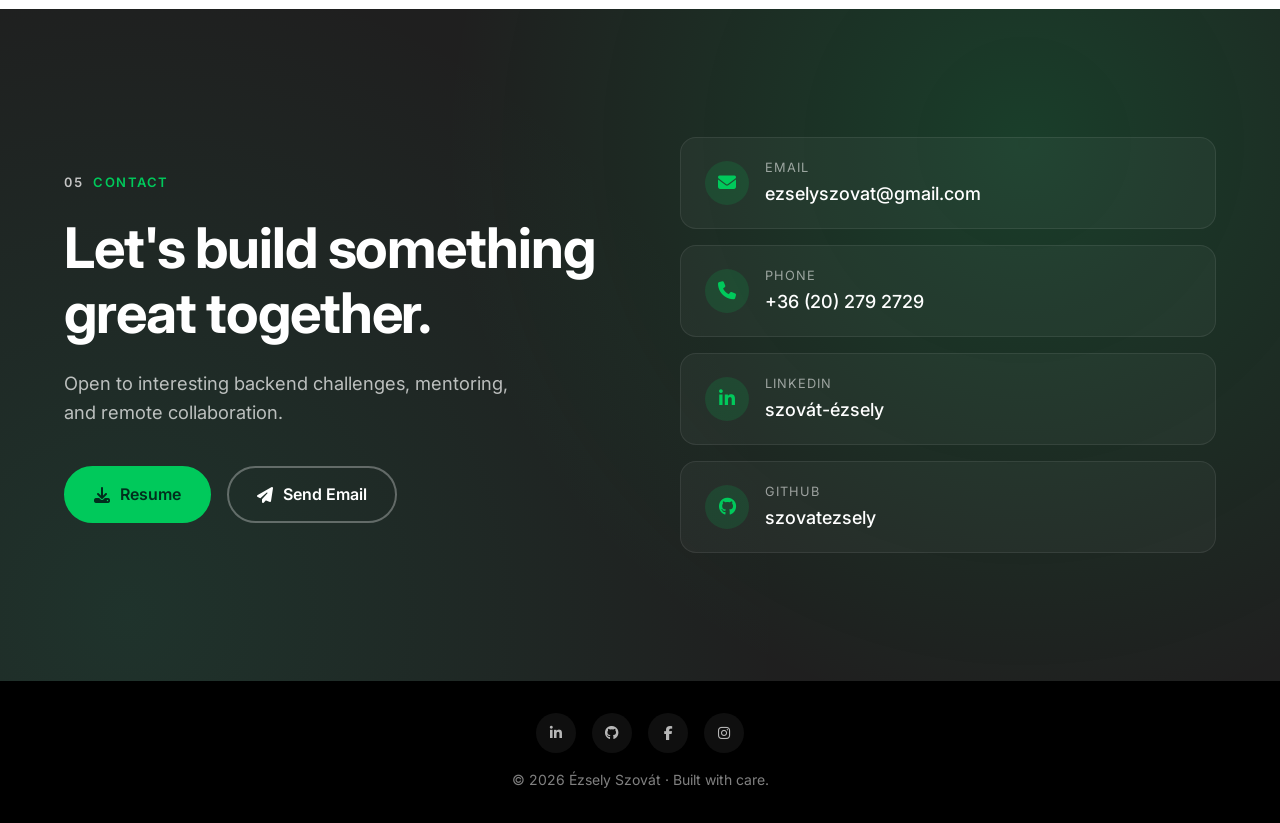
==== commit 471bc271: "Add changes for better reach." ====
--- a/index.html
+++ b/index.html
@@ -4,9 +4,77 @@
     <meta charset="UTF-8">
     <meta http-equiv="X-UA-Compatible" content="IE=edge">
     <meta name="viewport" content="width=device-width, initial-scale=1.0">
-    <meta name="description" content="Ézsely Szovát — Senior Backend Developer. Java, Spring, SQL, Python.">
+    <meta name="description" content="Portfolio and CV of Szovát Ézsely (Ézsely Szovát) — Senior Backend Developer from Hungary. Java, Spring Boot, Kotlin, Python, SQL and AI-assisted development with Claude Code.">
+    <meta name="author" content="Ézsely Szovát">
+    <meta name="robots" content="index, follow">
     <meta name="theme-color" content="#20a575">
-    <title>Ézsely Szovát — Senior Backend Developer</title>
+    <title>Ézsely Szovát — Senior Backend Developer | Portfolio &amp; CV</title>
+    <link rel="canonical" href="https://ezselyszovat13.github.io/">
+
+    <!-- Open Graph -->
+    <meta property="og:type" content="profile">
+    <meta property="og:url" content="https://ezselyszovat13.github.io/">
+    <meta property="og:title" content="Ézsely Szovát — Senior Backend Developer">
+    <meta property="og:description" content="Portfolio and CV of Szovát Ézsely (Ézsely Szovát) — Senior Backend Developer. Java, Spring Boot, Kotlin, Python, SQL and AI-assisted development.">
+    <meta property="og:image" content="https://ezselyszovat13.github.io/img/img1.jpg">
+    <meta property="og:locale" content="en_US">
+    <meta property="og:locale:alternate" content="hu_HU">
+    <meta property="profile:first_name" content="Ézsely">
+    <meta property="profile:last_name" content="Szovát">
+
+    <!-- Twitter Card -->
+    <meta name="twitter:card" content="summary_large_image">
+    <meta name="twitter:title" content="Ézsely Szovát — Senior Backend Developer">
+    <meta name="twitter:description" content="Portfolio and CV of Szovát Ézsely (Ézsely Szovát) — Senior Backend Developer. Java, Spring Boot, Kotlin, Python, SQL and AI-assisted development.">
+    <meta name="twitter:image" content="https://ezselyszovat13.github.io/img/img1.jpg">
+
+    <!-- Structured data -->
+    <script type="application/ld+json">
+    {
+        "@context": "https://schema.org",
+        "@graph": [
+            {
+                "@type": "Person",
+                "@id": "https://ezselyszovat13.github.io/#person",
+                "name": "Ézsely Szovát",
+                "alternateName": ["Szovát Ézsely", "Ezsely Szovat", "Szovat Ezsely"],
+                "givenName": "Ézsely",
+                "familyName": "Szovát",
+                "jobTitle": "Senior Backend Developer",
+                "worksFor": {
+                    "@type": "Organization",
+                    "name": "Adroit Group"
+                },
+                "alumniOf": {
+                    "@type": "CollegeOrUniversity",
+                    "name": "Eötvös Loránd University (ELTE)"
+                },
+                "nationality": "Hungarian",
+                "email": "mailto:ezselyszovat@gmail.com",
+                "telephone": "+36202792729",
+                "url": "https://ezselyszovat13.github.io/",
+                "image": "https://ezselyszovat13.github.io/img/img1.jpg",
+                "knowsAbout": ["Java", "Spring Boot", "Kotlin", "Python", "SQL", "PostgreSQL", "Backend Development", "Claude Code", "RAG", "LLMs"],
+                "sameAs": [
+                    "https://github.com/szovatezsely",
+                    "https://www.linkedin.com/in/szov%C3%A1t-%C3%A9zsely-8b6594215/",
+                    "https://www.facebook.com/ezselyszovat/",
+                    "https://www.instagram.com/ezselyszovat/"
+                ]
+            },
+            {
+                "@type": "WebSite",
+                "@id": "https://ezselyszovat13.github.io/#website",
+                "url": "https://ezselyszovat13.github.io/",
+                "name": "Ézsely Szovát — Senior Backend Developer",
+                "description": "Portfolio and CV of Szovát Ézsely (Ézsely Szovát), Senior Backend Developer.",
+                "inLanguage": "en",
+                "about": { "@id": "https://ezselyszovat13.github.io/#person" }
+            }
+        ]
+    }
+    </script>
+
     <link rel="stylesheet" href="style.css">
     <link rel="stylesheet" href="https://cdnjs.cloudflare.com/ajax/libs/font-awesome/6.5.1/css/all.min.css">
 </head>
@@ -17,7 +85,7 @@
     <div class="container">
         <a href="#top" class="brand">
             <span class="dot"></span>
-            <span>Ézsely Szovát</span>
+            <span>Szovát Ézsely</span>
         </a>
         <nav>
             <ul class="nav-links" id="navLinks">
@@ -49,7 +117,7 @@
                     in Java &amp; beyond.
                 </h1>
                 <p class="hero-sub">
-                    Senior backend developer with 5+ years of hands-on experience —
+                    I'm <strong>Szovát Ézsely</strong> (Ézsely Szovát), a senior backend developer with 5+ years of hands-on experience —
                     from access-control platforms through finance projects to AI related development.
                 </p>
                 <div class="hero-cta">
--- a/style.css
+++ b/style.css
@@ -576,6 +576,10 @@
     font-weight: 600;
 }
 
+.skill-group:hover .tag.tag-primary {
+    background: var(--color-mint);
+}
+
 /* ===== Resume / Timeline ===== */
 .resume-section {
     background: var(--color-lightgray);
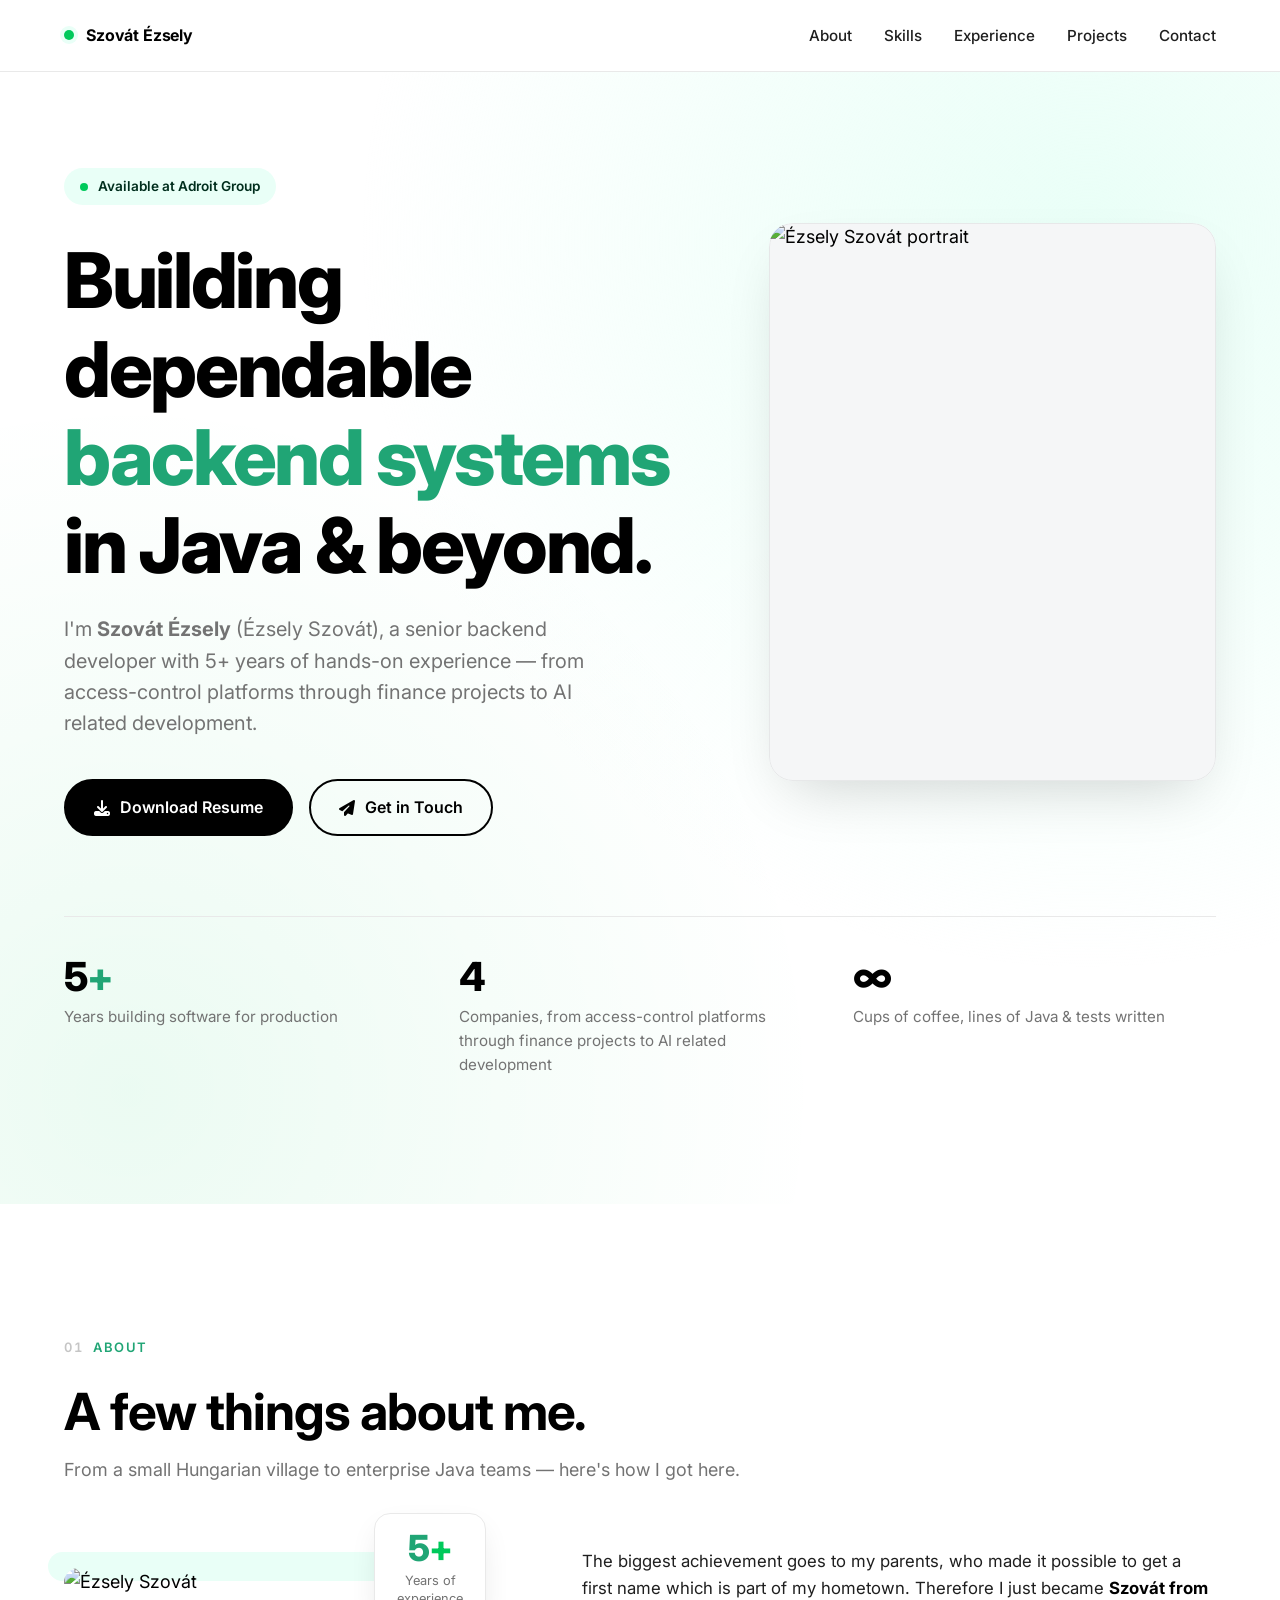
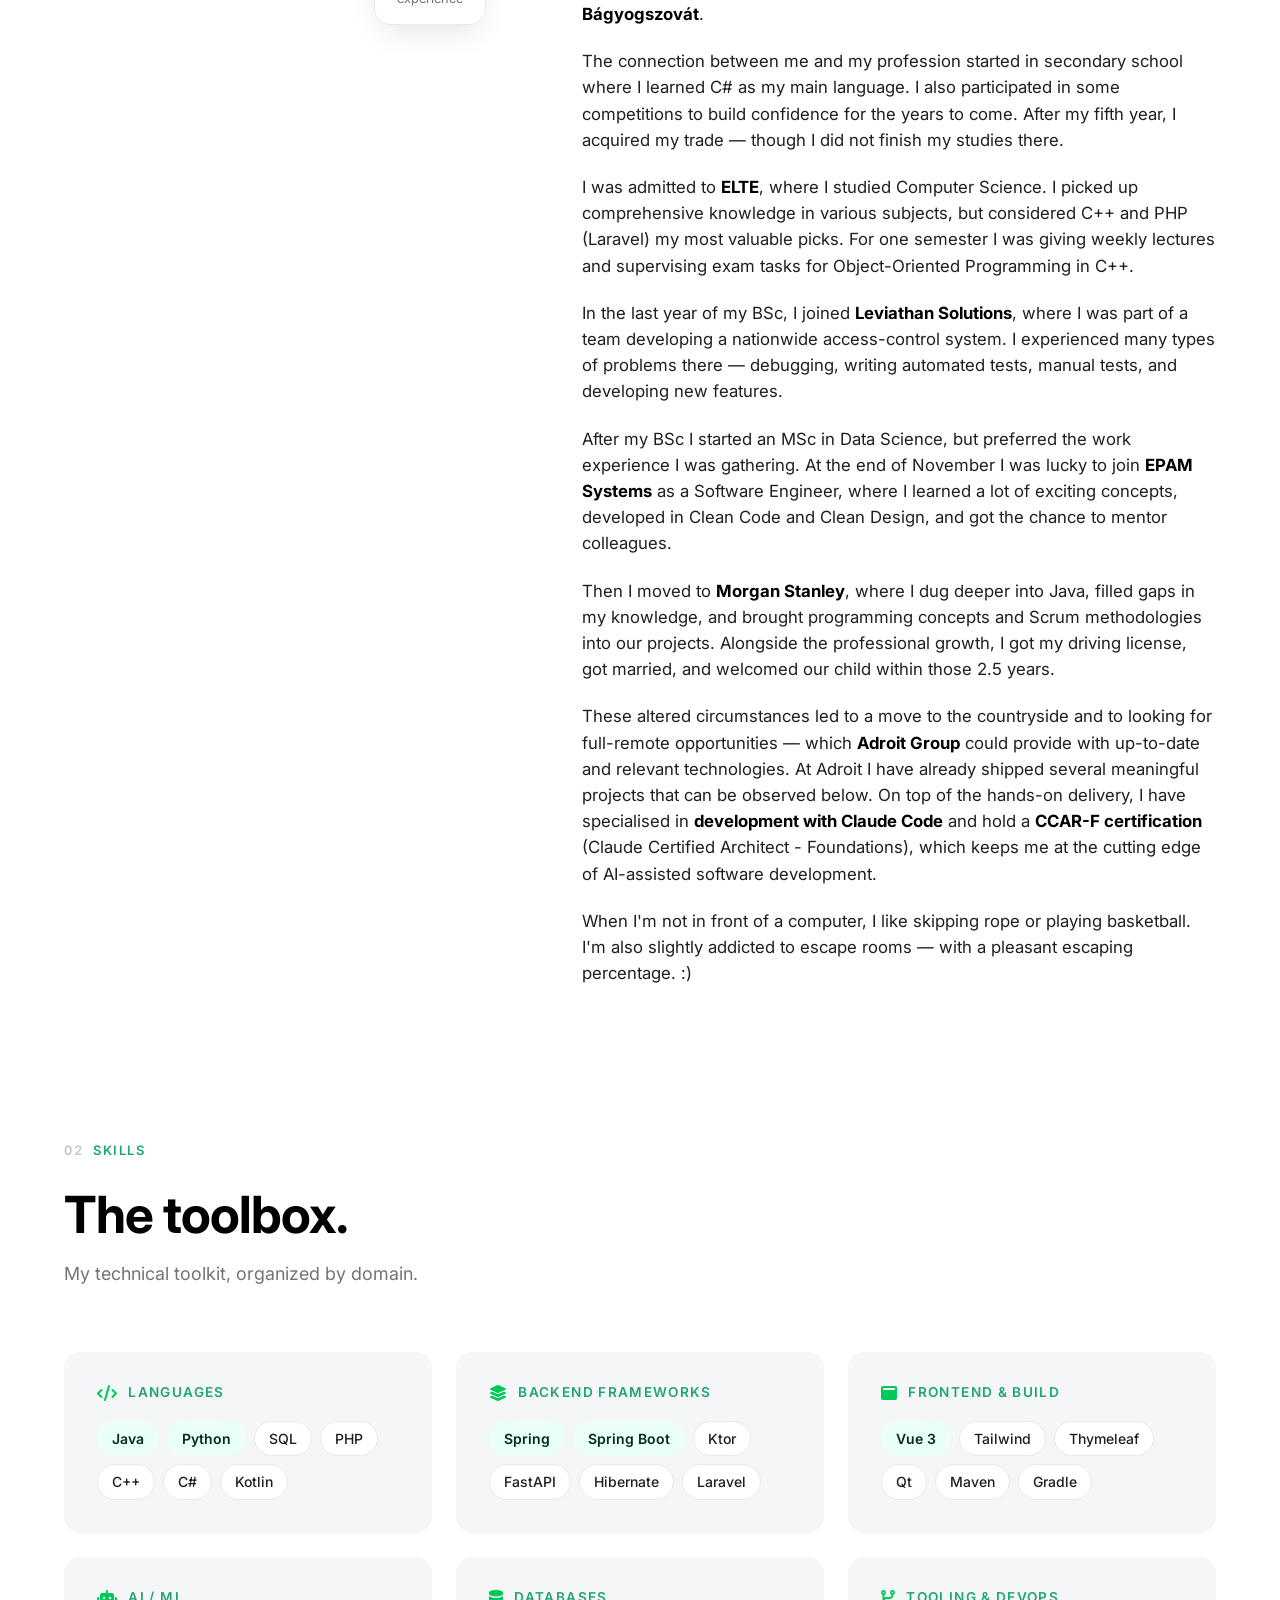
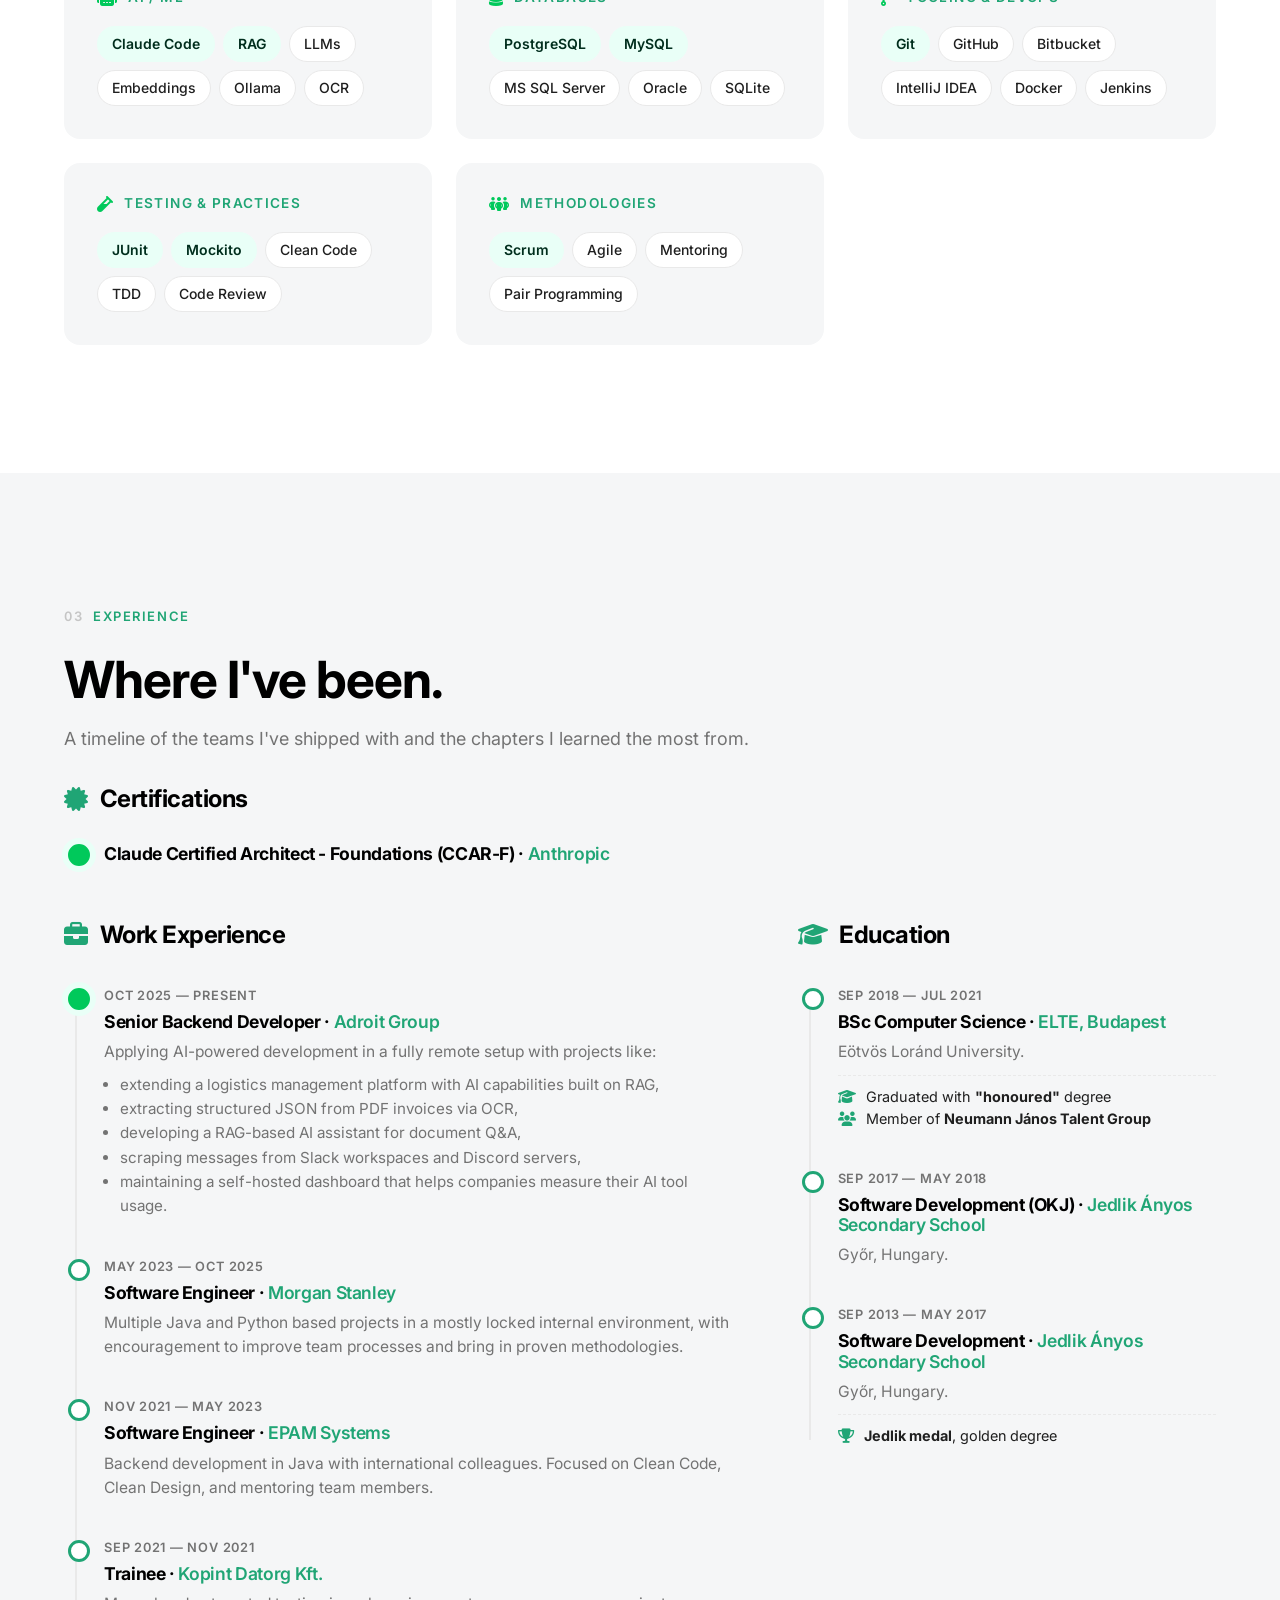
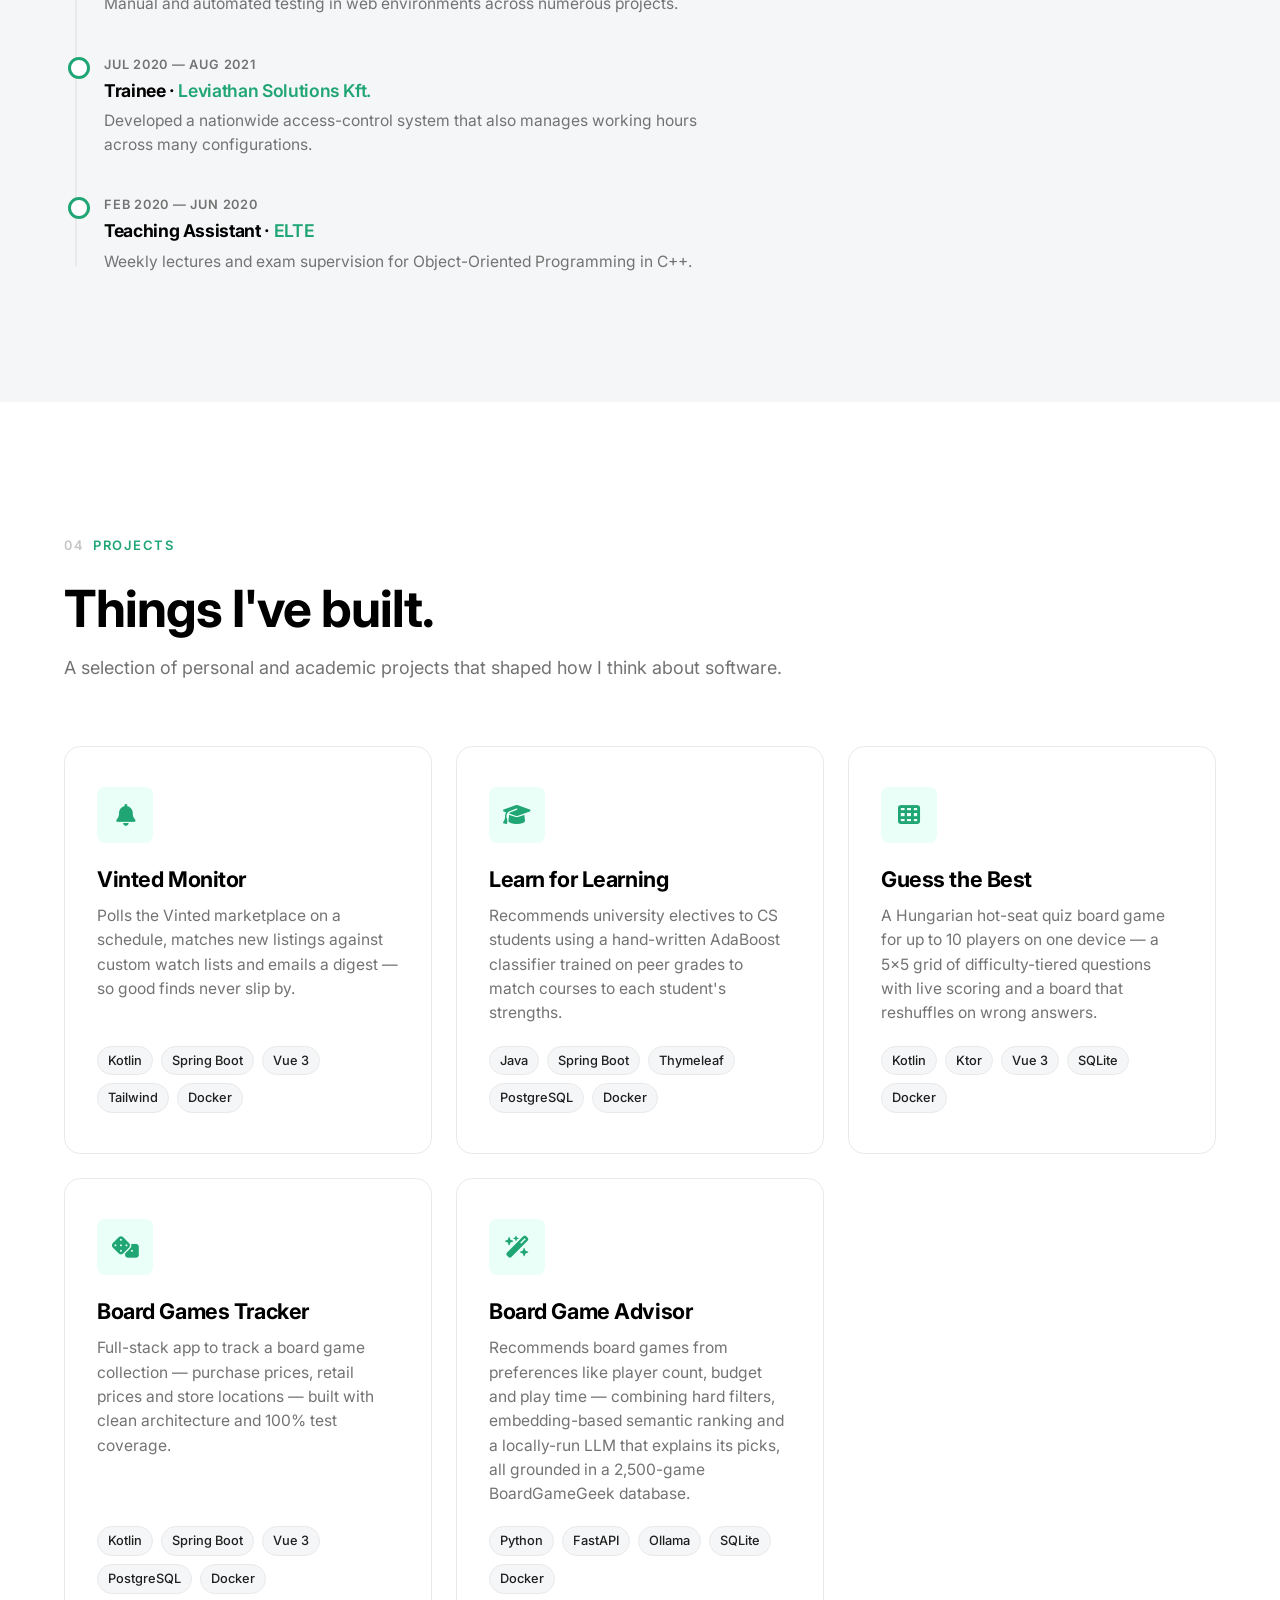
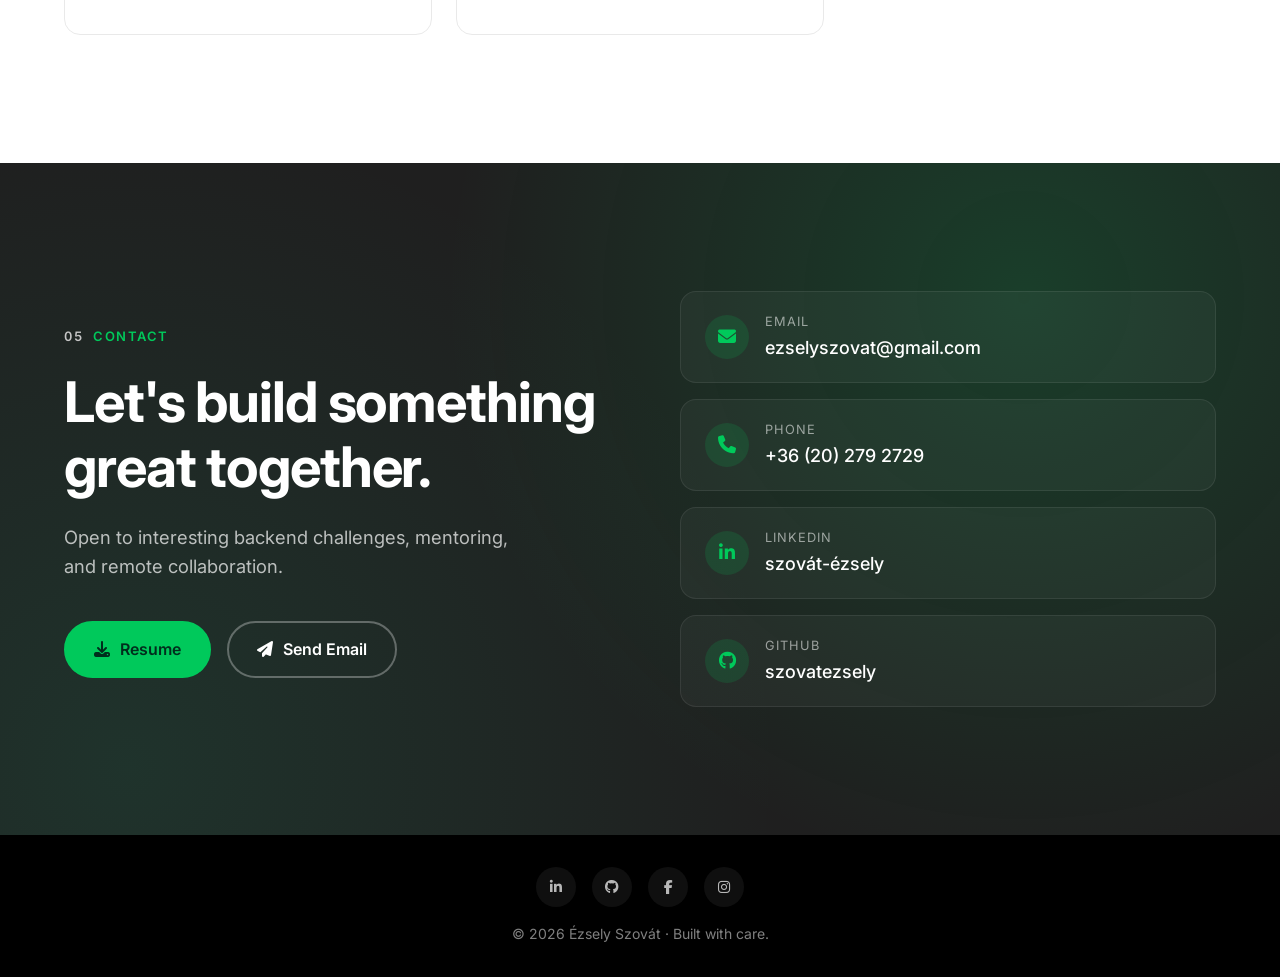
==== commit 3d60badf: "Add updated CV with Claude cert and updated work experience." ====
--- a/index.html
+++ b/index.html
@@ -183,7 +183,7 @@
 
                 <p>Then I moved to <strong>Morgan Stanley</strong>, where I dug deeper into Java, filled gaps in my knowledge, and brought programming concepts and Scrum methodologies into our projects. Alongside the professional growth, I got my driving license, got married, and welcomed our child within those 2.5 years.</p>
 
-                <p>These altered circumstances led to a move to the countryside and to looking for full-remote opportunities — which <strong>Adroit Group</strong> could provide with up-to-date and relevant technologies. At Adroit I have already shipped several meaningful projects that can be observed below. On top of the hands-on delivery, I have specialised in <strong>development with Claude Code</strong> and hold a <strong>CCAF certification</strong>, which keeps me at the cutting edge of AI-assisted software development.</p>
+                <p>These altered circumstances led to a move to the countryside and to looking for full-remote opportunities — which <strong>Adroit Group</strong> could provide with up-to-date and relevant technologies. At Adroit I have already shipped several meaningful projects that can be observed below. On top of the hands-on delivery, I have specialised in <strong>development with Claude Code</strong> and hold a <strong>CCAR-F certification</strong> (Claude Certified Architect - Foundations), which keeps me at the cutting edge of AI-assisted software development.</p>
 
                 <p>When I'm not in front of a computer, I like skipping rope or playing basketball. I'm also slightly addicted to escape rooms — with a pleasant escaping percentage. :)</p>
             </div>
@@ -301,6 +301,15 @@
         <span class="eyebrow"><span class="num">03</span> Experience</span>
         <h2 class="section-title">Where I've been.</h2>
         <p class="section-lead">A timeline of the teams I've shipped with and the chapters I learned the most from.</p>
+
+        <div class="resume-col resume-certs">
+            <h3><i class="fa-solid fa-certificate"></i> Certifications</h3>
+            <ul class="timeline">
+                <li class="current">
+                    <h4>Claude Certified Architect - Foundations (CCAR-F) · <span class="company">Anthropic</span></h4>
+                </li>
+            </ul>
+        </div>
 
         <div class="resume-grid">
             <div class="resume-col">
@@ -311,6 +320,7 @@
                         <h4>Senior Backend Developer · <span class="company">Adroit Group</span></h4>
                         <p>Applying AI-powered development in a fully remote setup with projects like:</p>
                         <ul>
+                            <li>extending a logistics management platform with AI capabilities built on RAG,</li>
                             <li>extracting structured JSON from PDF invoices via OCR,</li>
                             <li>developing a RAG-based AI assistant for document Q&amp;A,</li>
                             <li>scraping messages from Slack workspaces and Discord servers,</li>
--- a/style.css
+++ b/style.css
@@ -603,6 +603,23 @@
     color: var(--color-main);
 }
 
+.resume-section .section-lead {
+    margin-bottom: 32px;
+}
+
+.resume-certs {
+    margin-bottom: 56px;
+}
+
+.resume-certs .timeline h4 {
+    margin-bottom: 0;
+}
+
+.resume-certs .timeline li::before {
+    top: 50%;
+    transform: translateY(-50%);
+}
+
 .timeline {
     list-style: none;
     margin: 0;
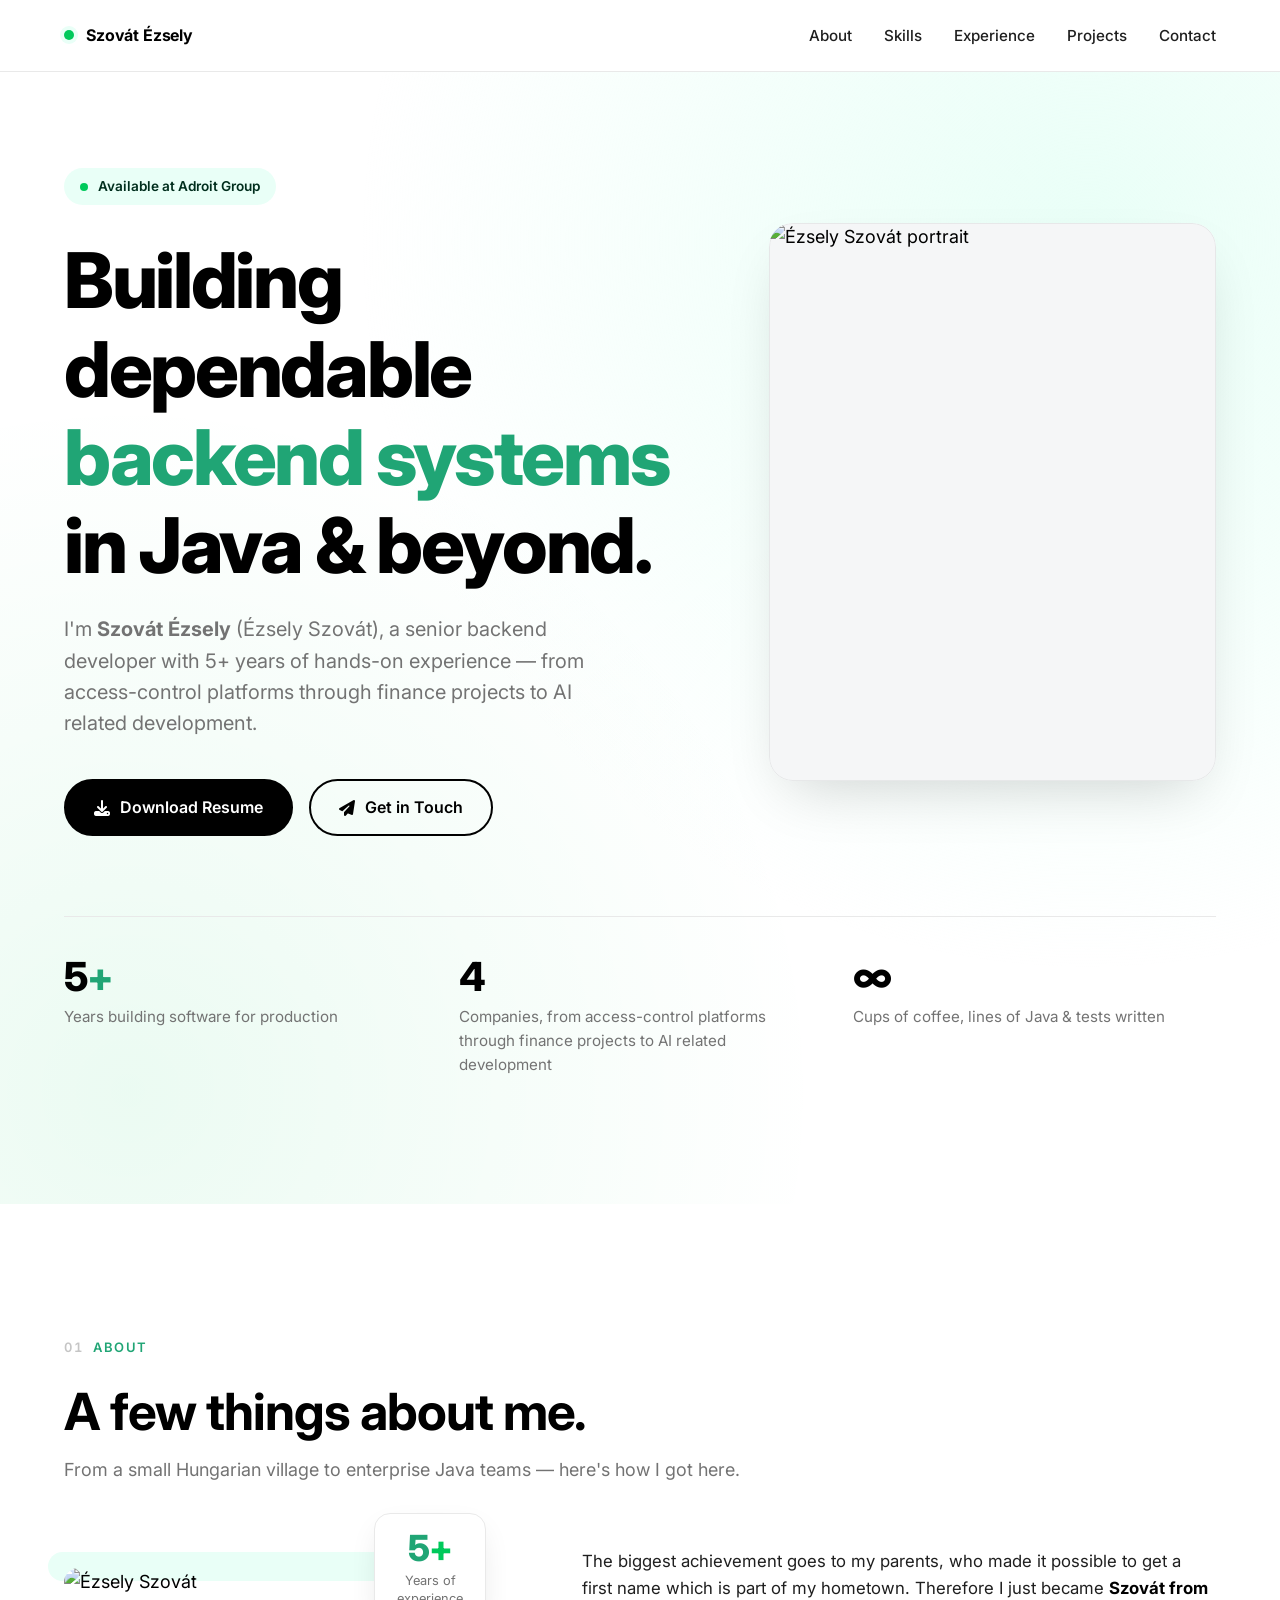
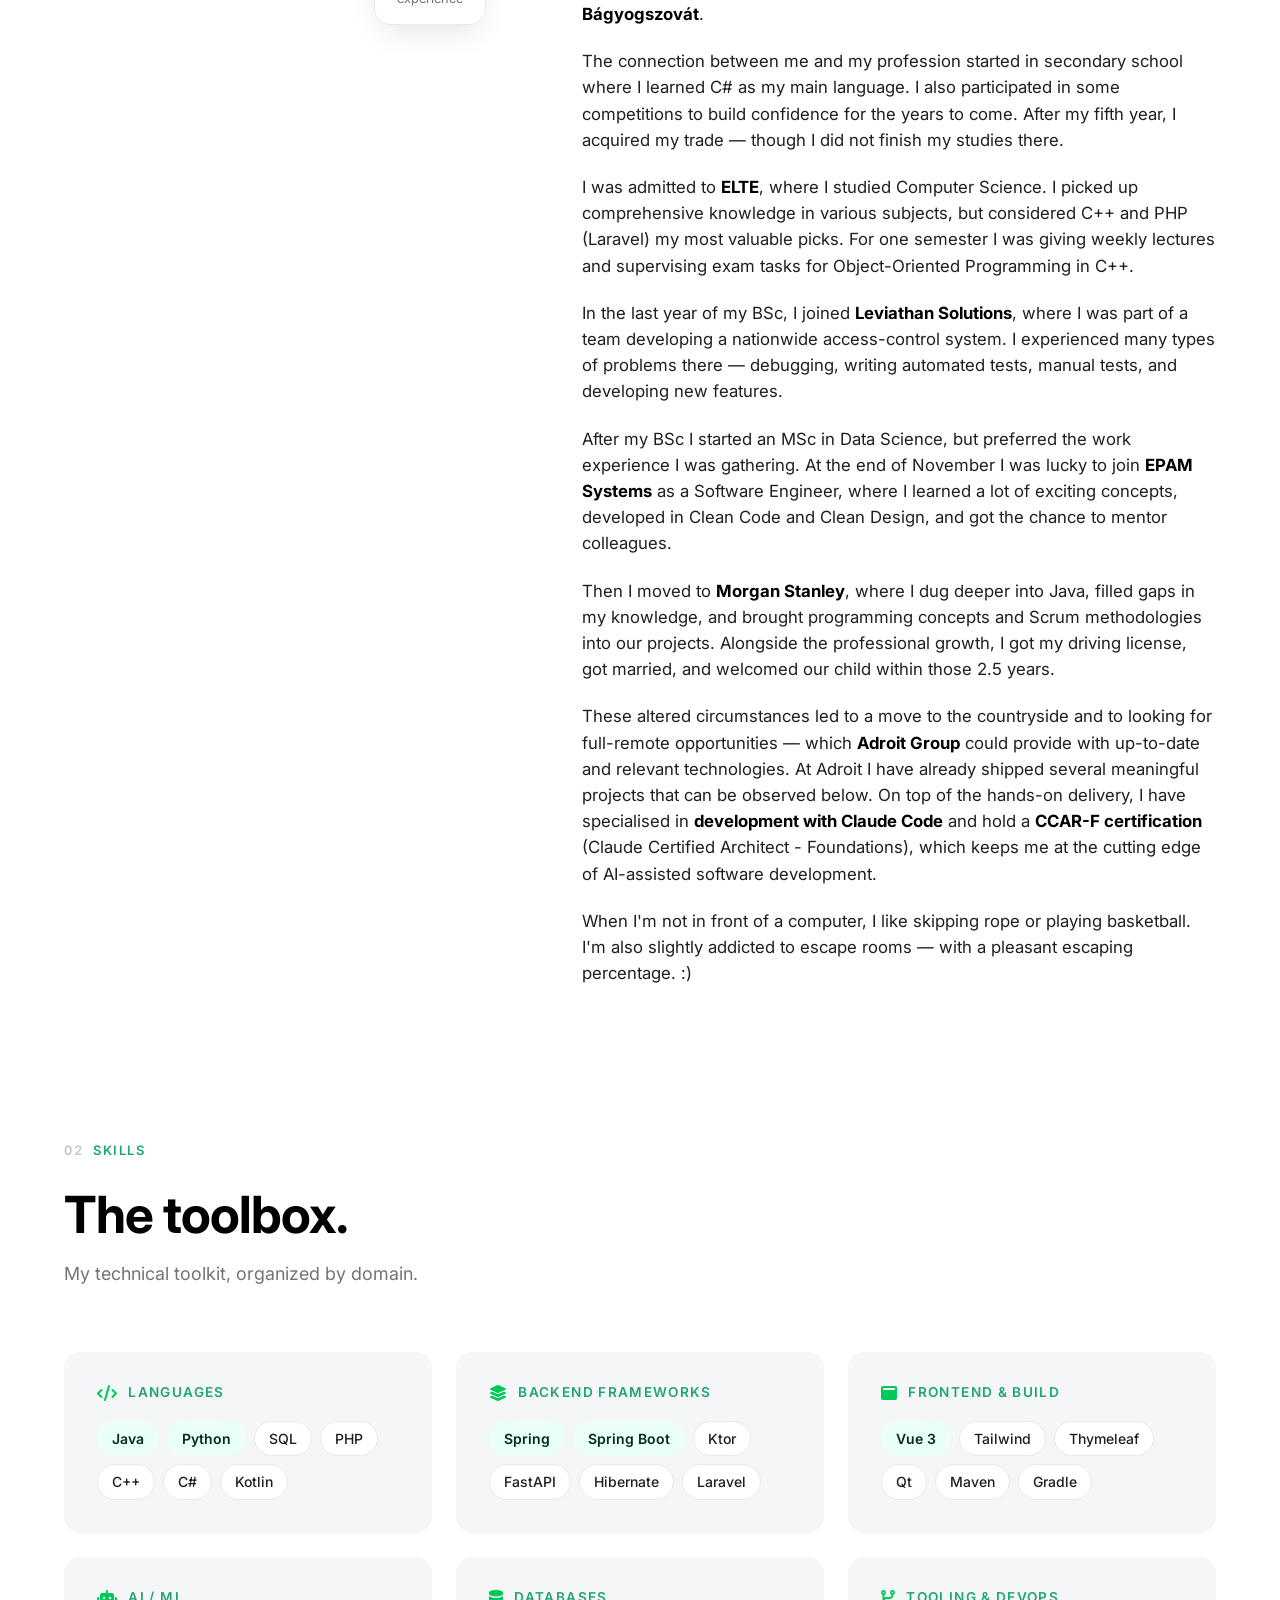
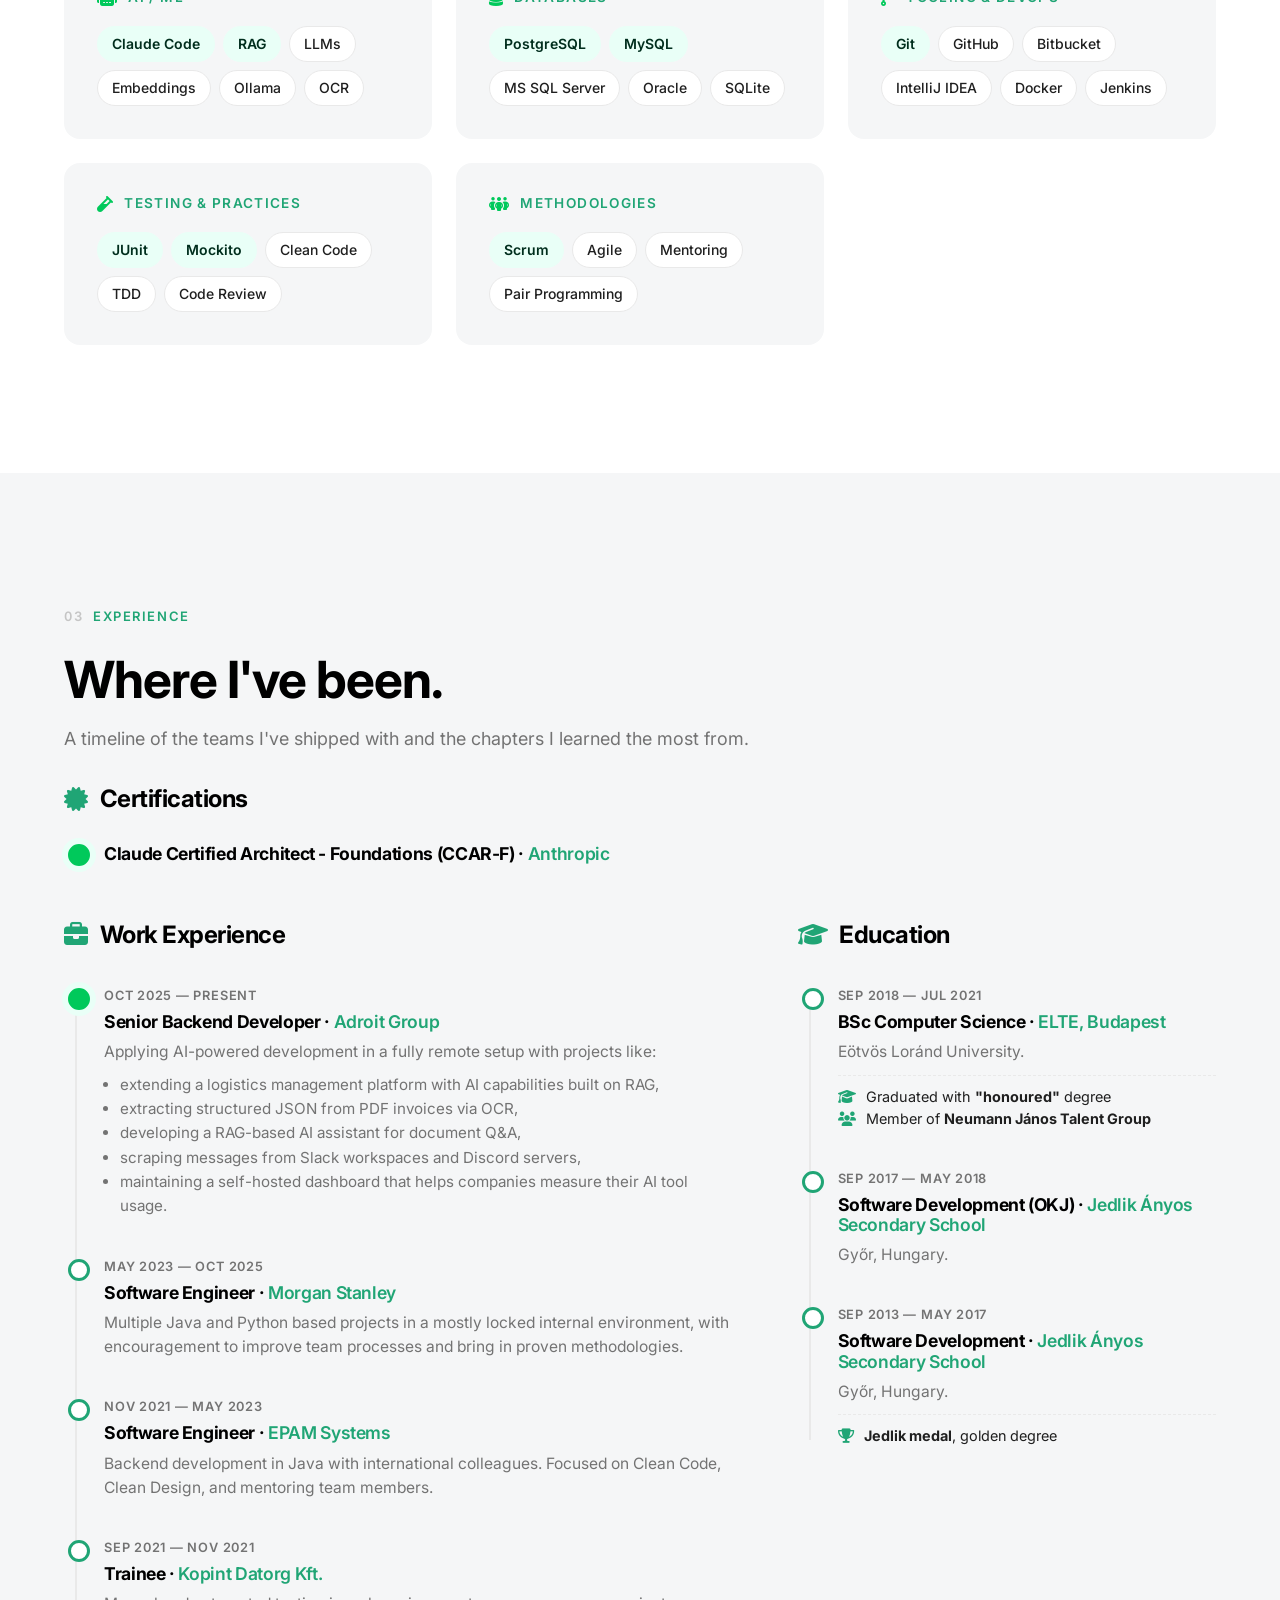
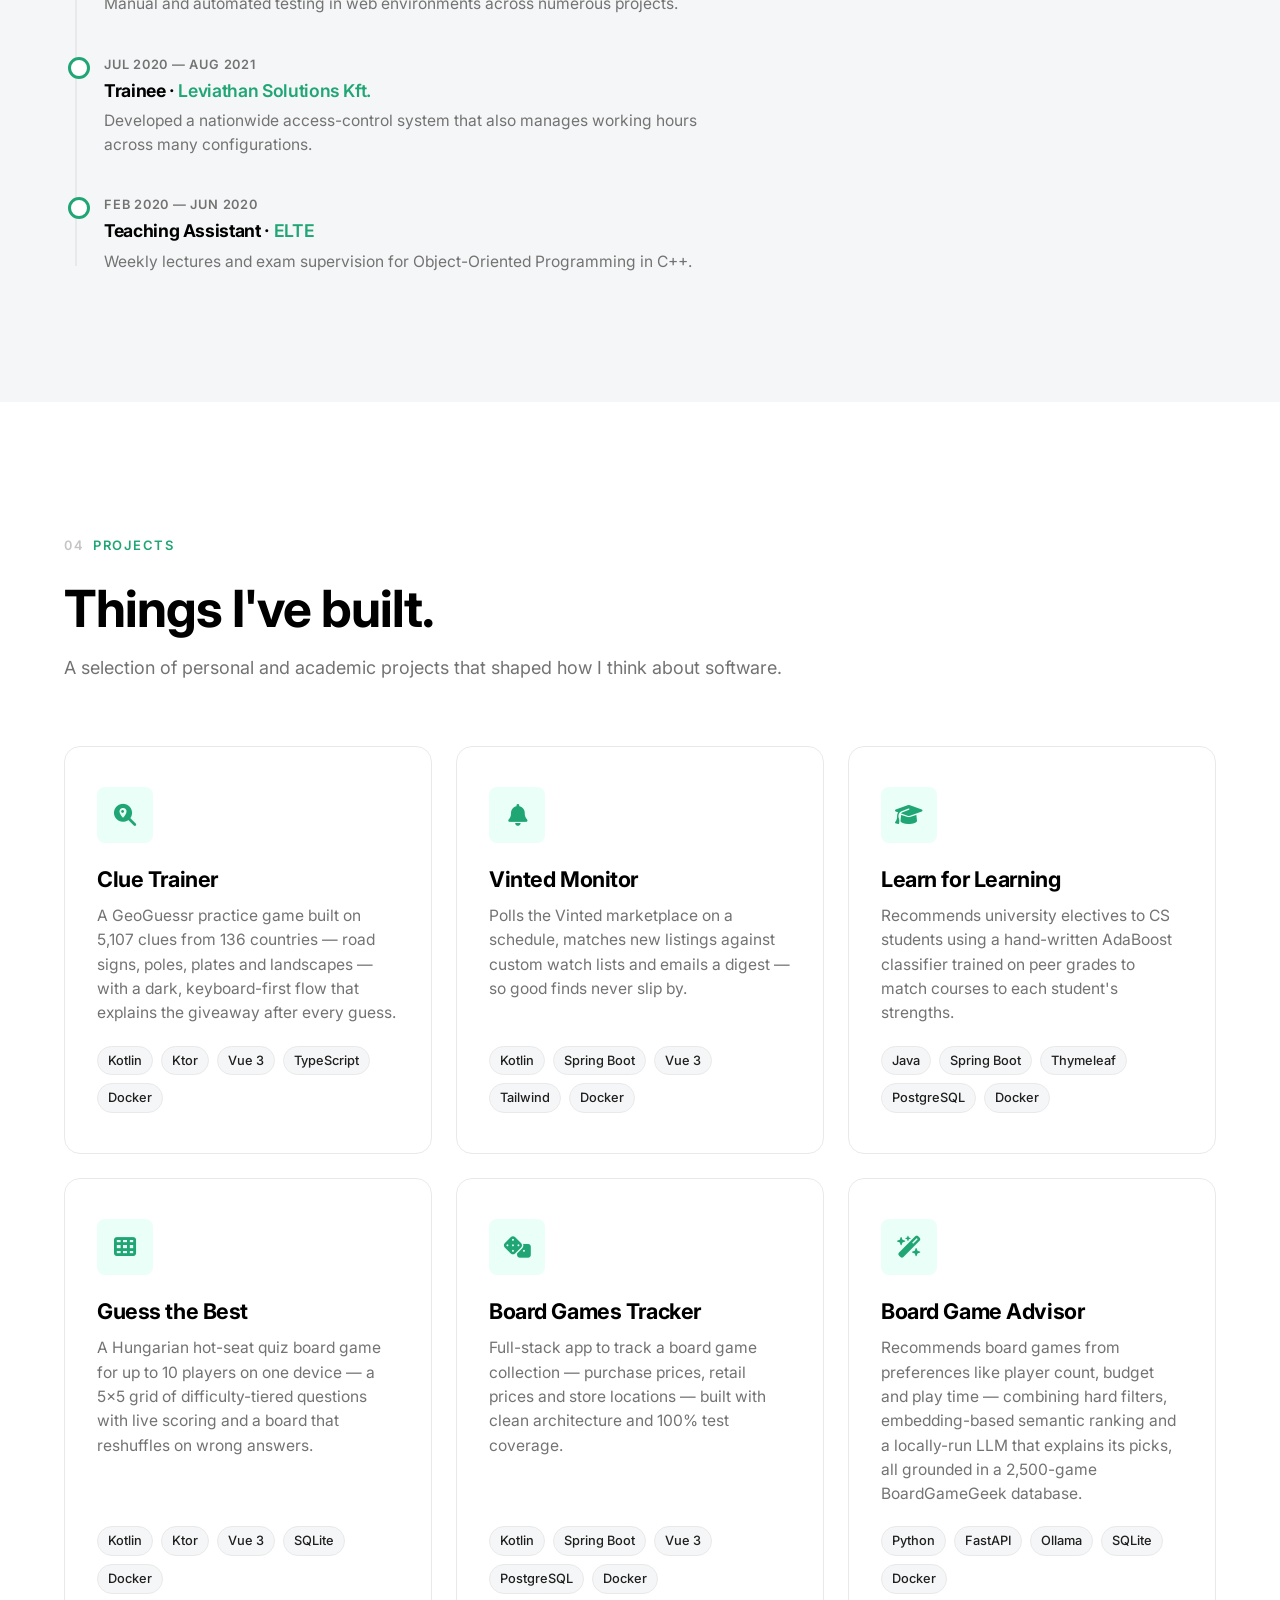
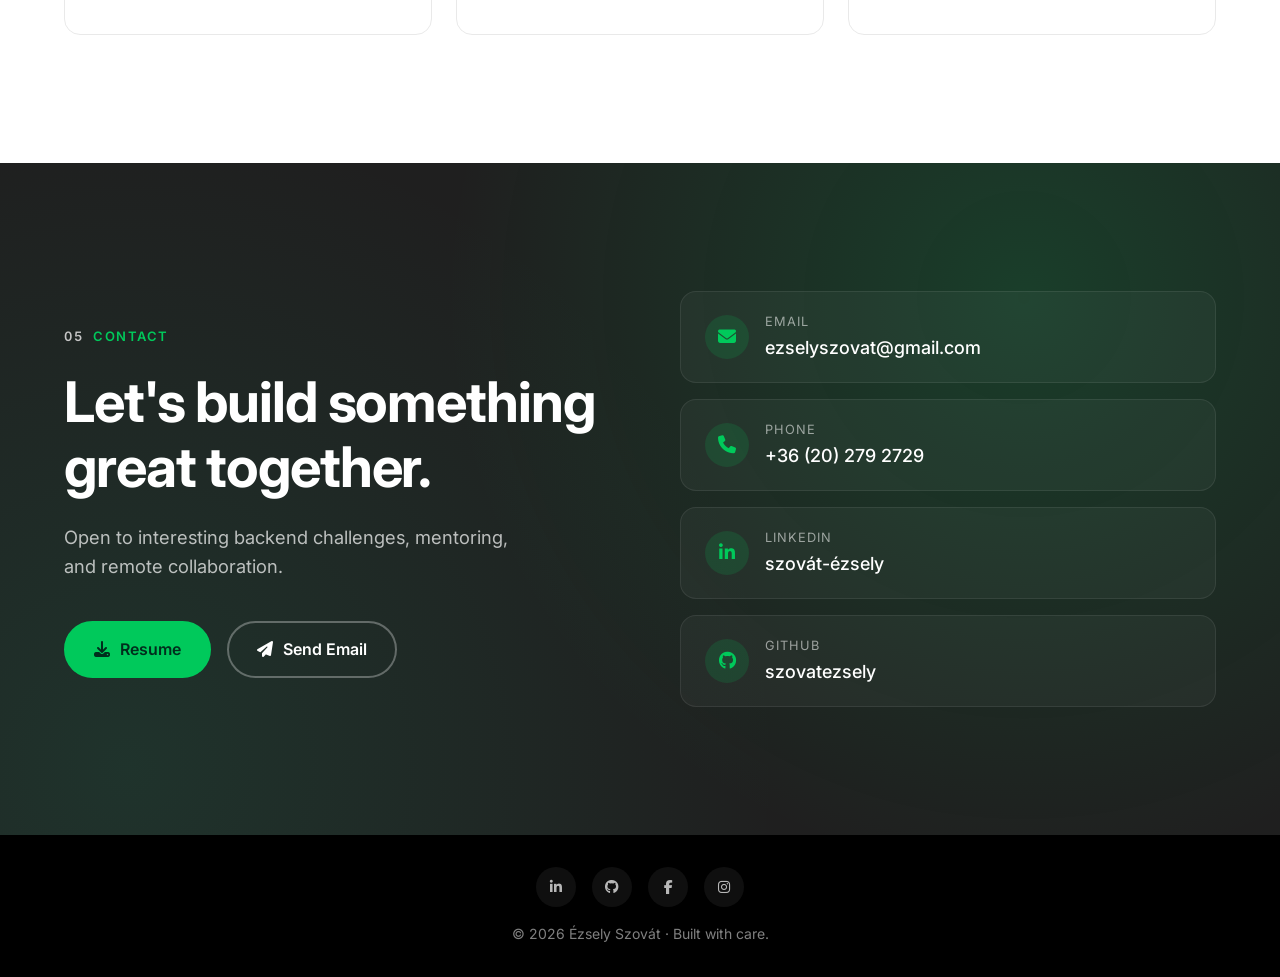
==== commit 04980c5d: "Add new clue trainer project to portfolio." ====
--- a/index.html
+++ b/index.html
@@ -394,6 +394,19 @@
         <p class="section-lead">A selection of personal and academic projects that shaped how I think about software.</p>
 
         <div class="projects-grid">
+            <a class="project-card" href="https://esz-clue-trainer.duckdns.org/" target="_blank" rel="noopener">
+                <div class="project-icon"><i class="fa-solid fa-magnifying-glass-location"></i></div>
+                <h3>Clue Trainer <i class="fa-solid fa-arrow-up-right-from-square project-link-icon"></i></h3>
+                <p>A GeoGuessr practice game built on 5,107 clues from 136 countries — road signs, poles, plates and landscapes — with a dark, keyboard-first flow that explains the giveaway after every guess.</p>
+                <div class="project-stack">
+                    <span class="tag">Kotlin</span>
+                    <span class="tag">Ktor</span>
+                    <span class="tag">Vue 3</span>
+                    <span class="tag">TypeScript</span>
+                    <span class="tag">Docker</span>
+                </div>
+            </a>
+
             <a class="project-card" href="https://github.com/szovatezsely/vinted-monitor" target="_blank" rel="noopener">
                 <div class="project-icon"><i class="fa-solid fa-bell"></i></div>
                 <h3>Vinted Monitor <i class="fa-solid fa-arrow-up-right-from-square project-link-icon"></i></h3>
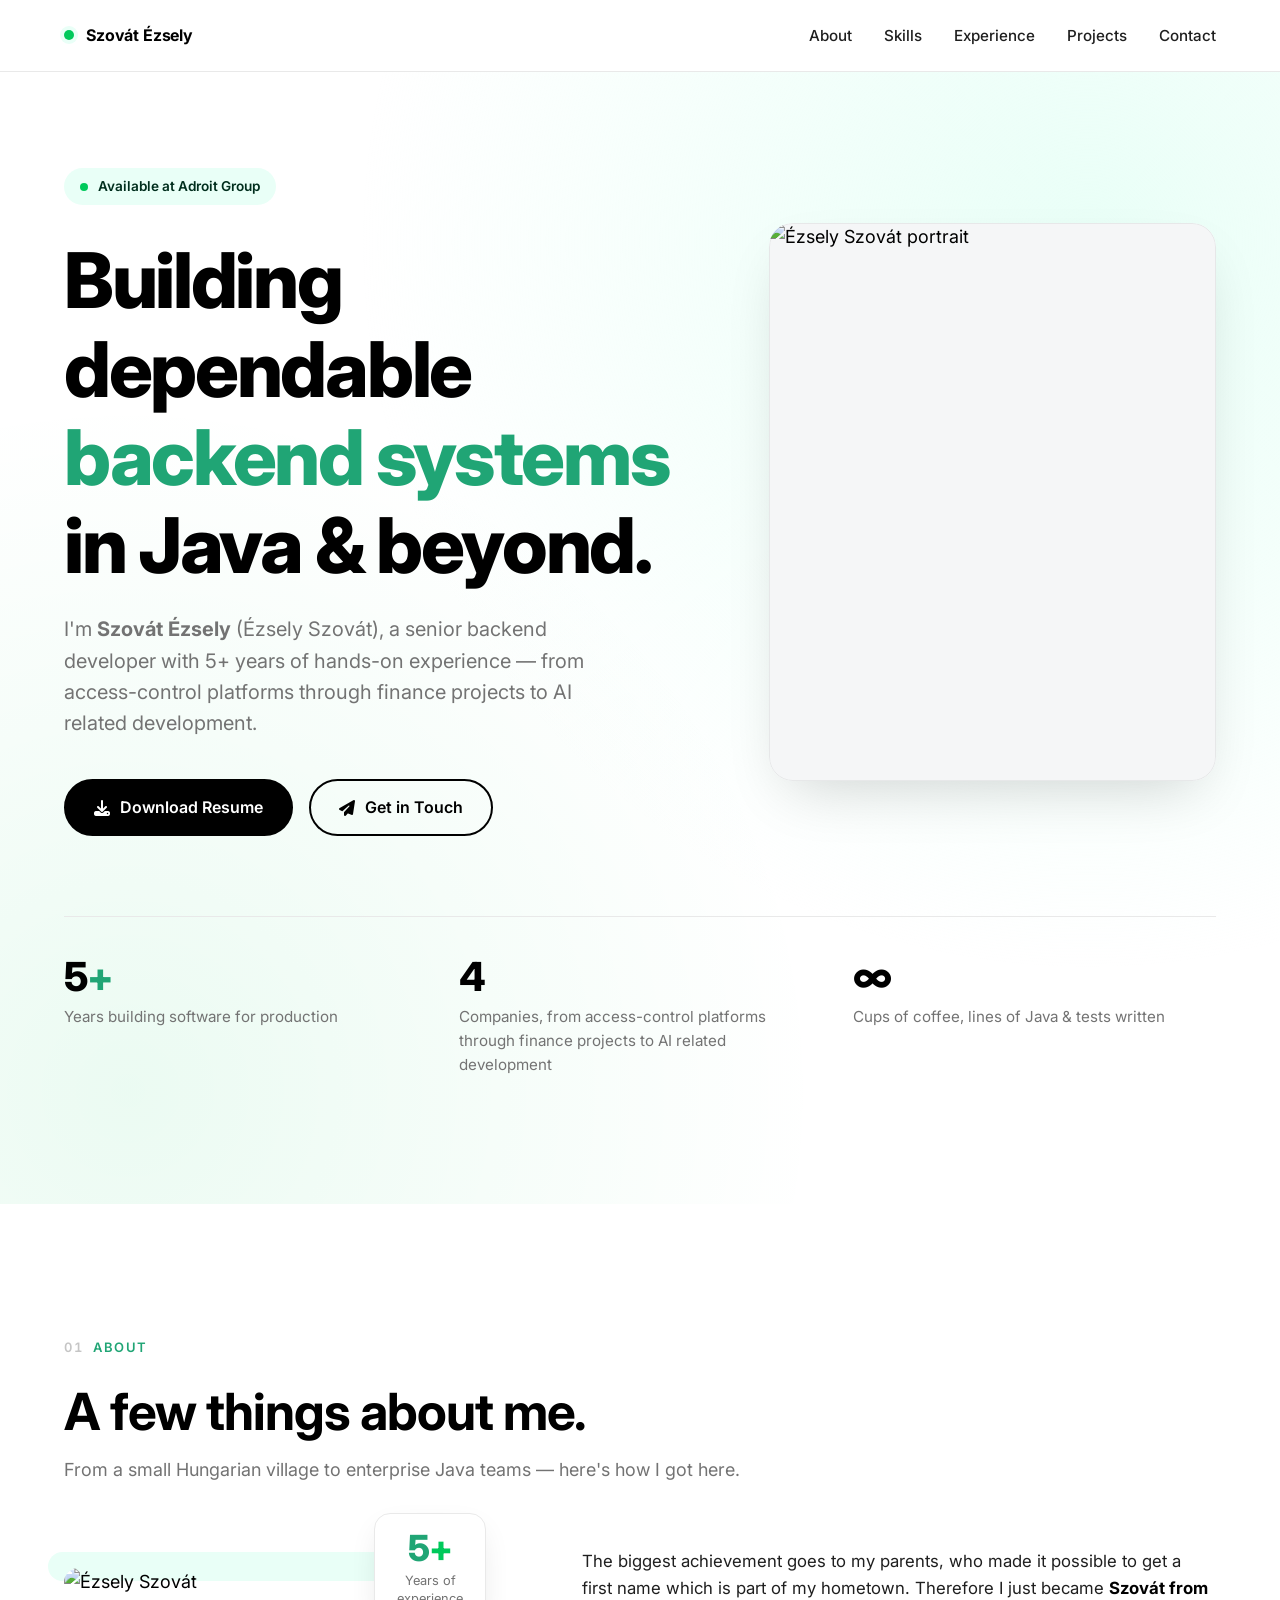
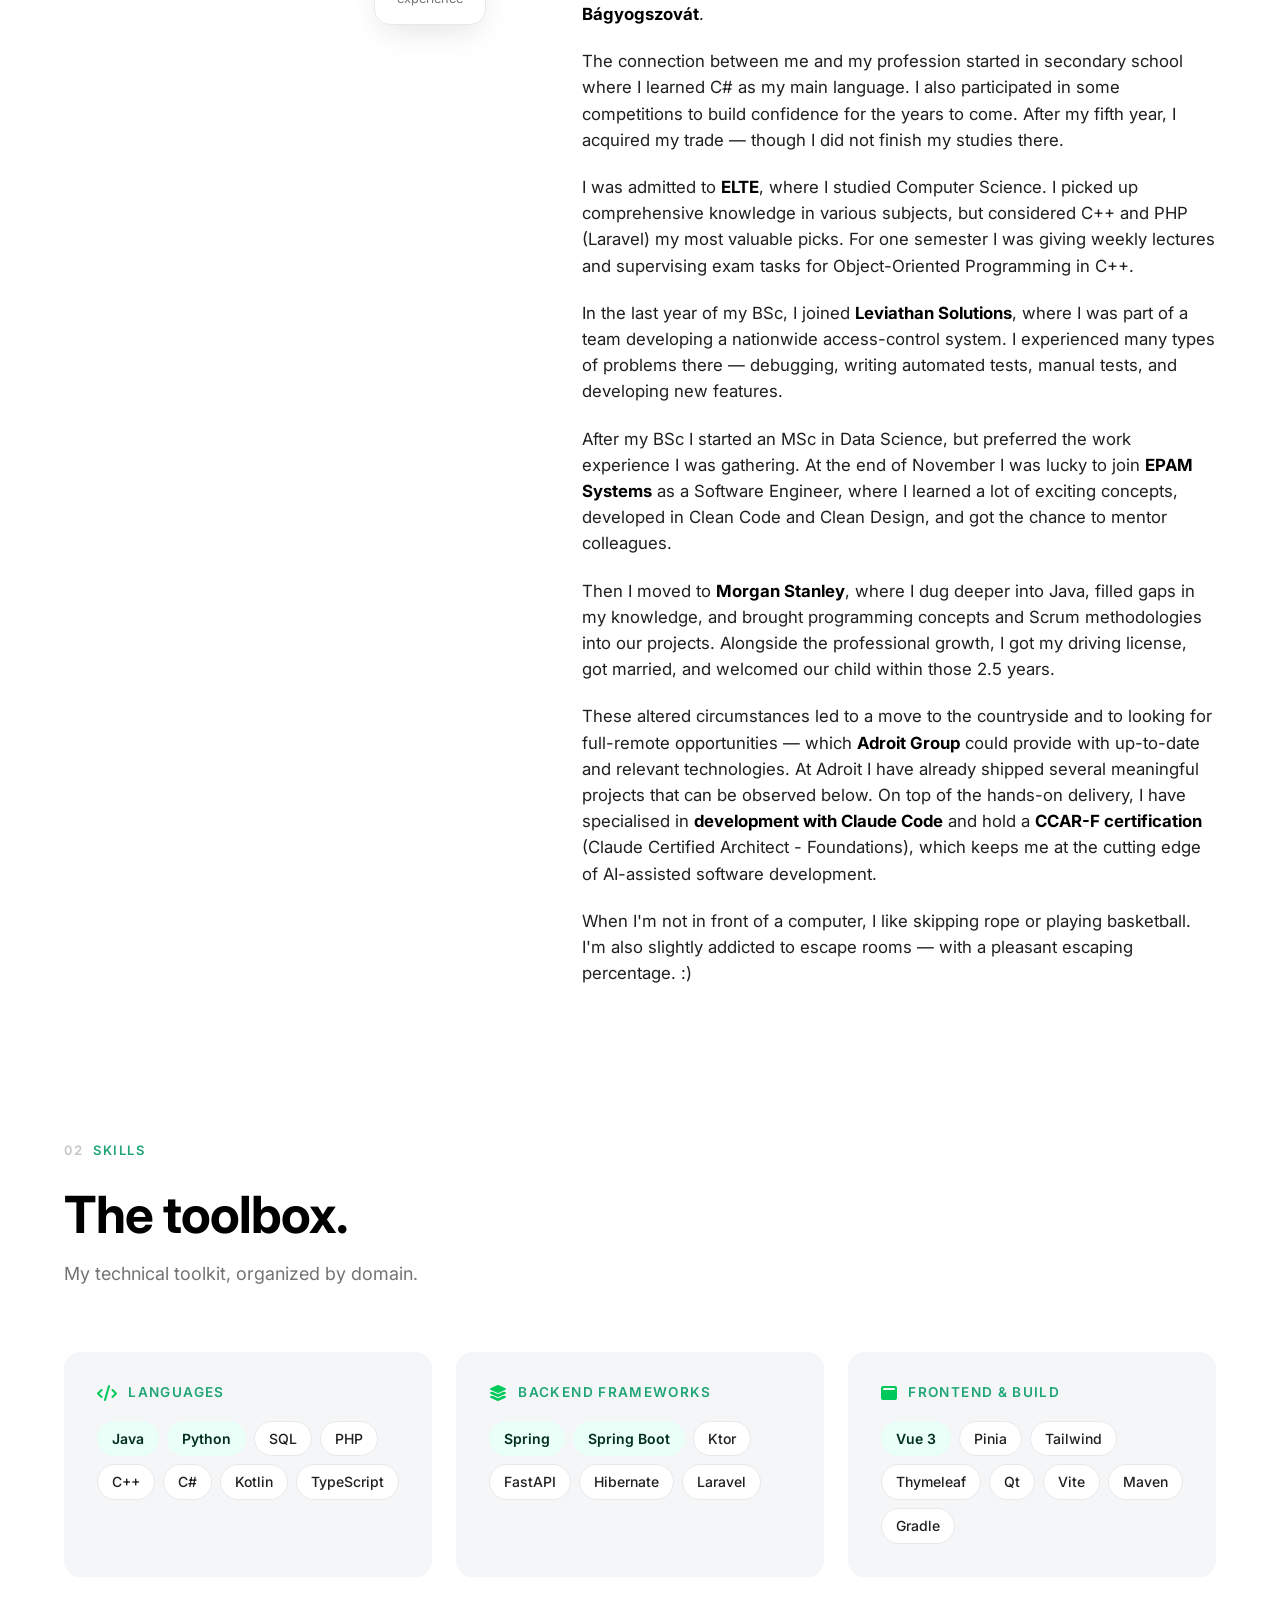
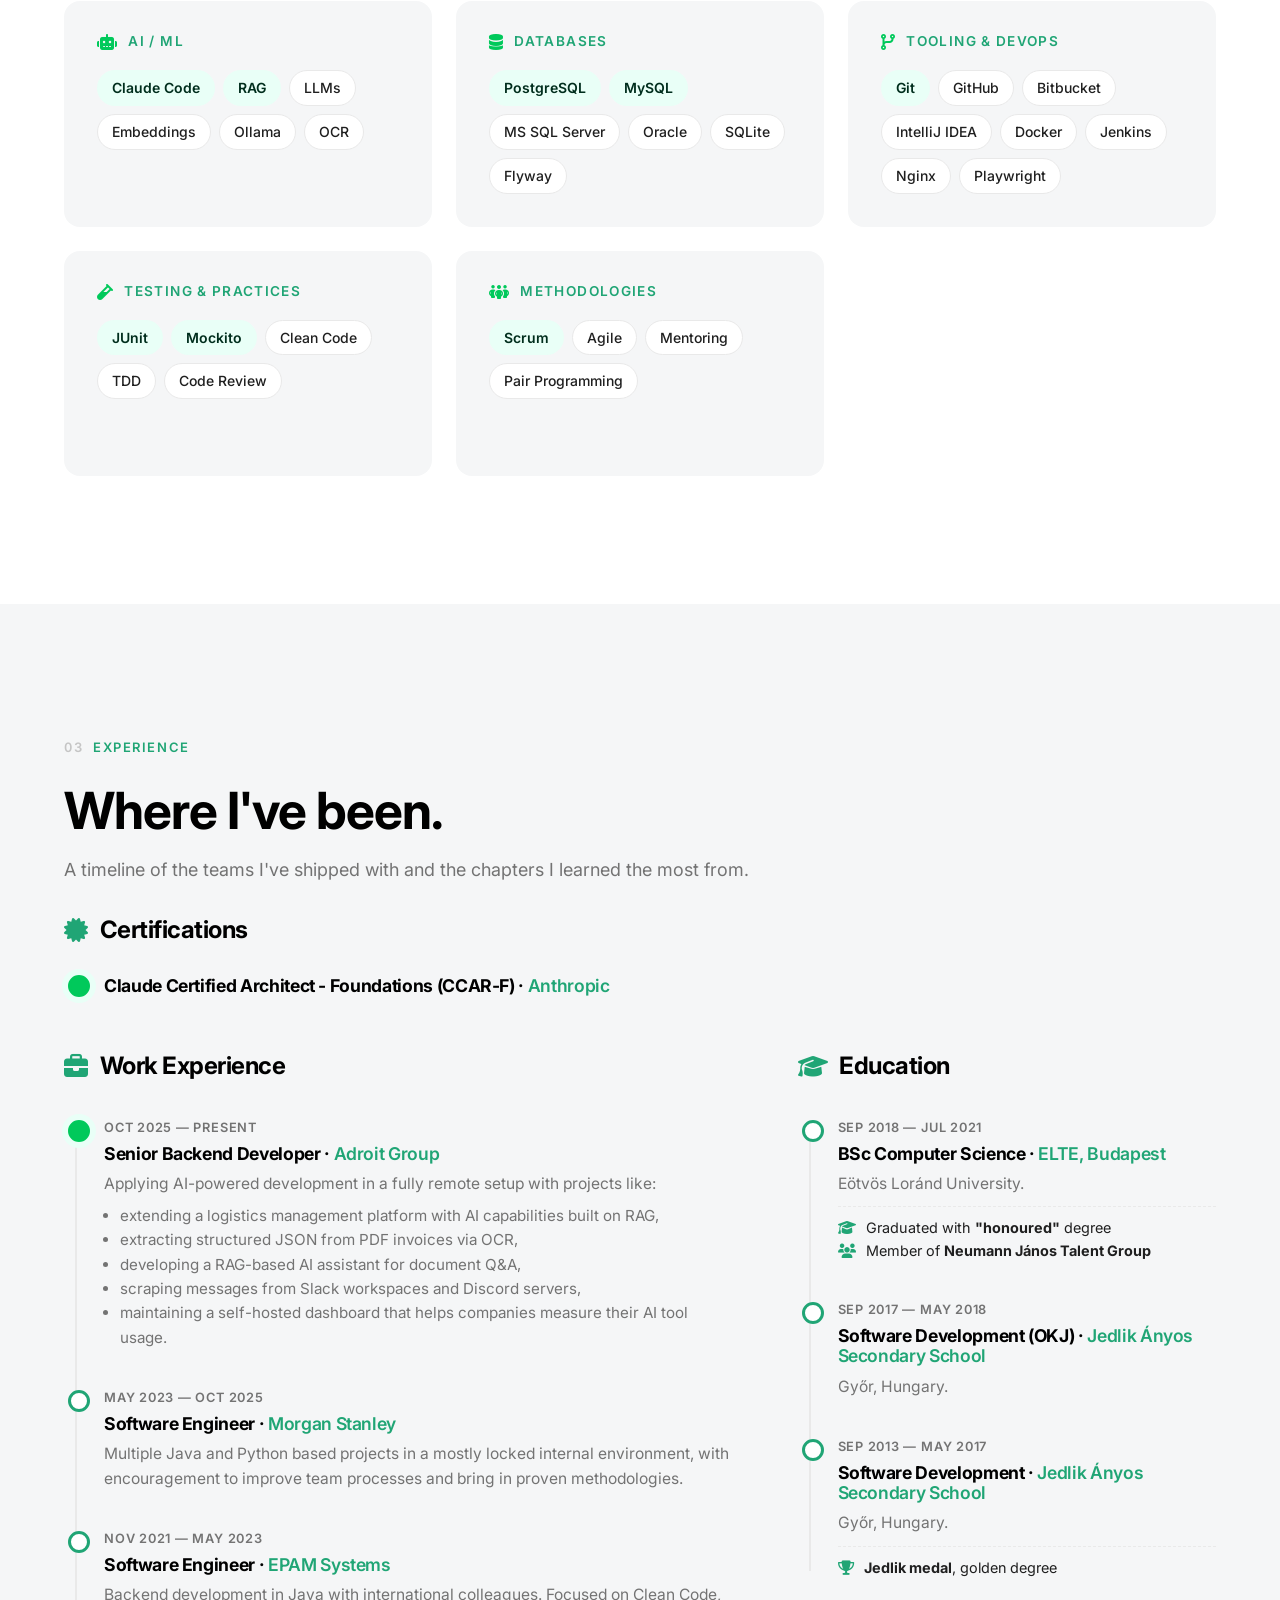
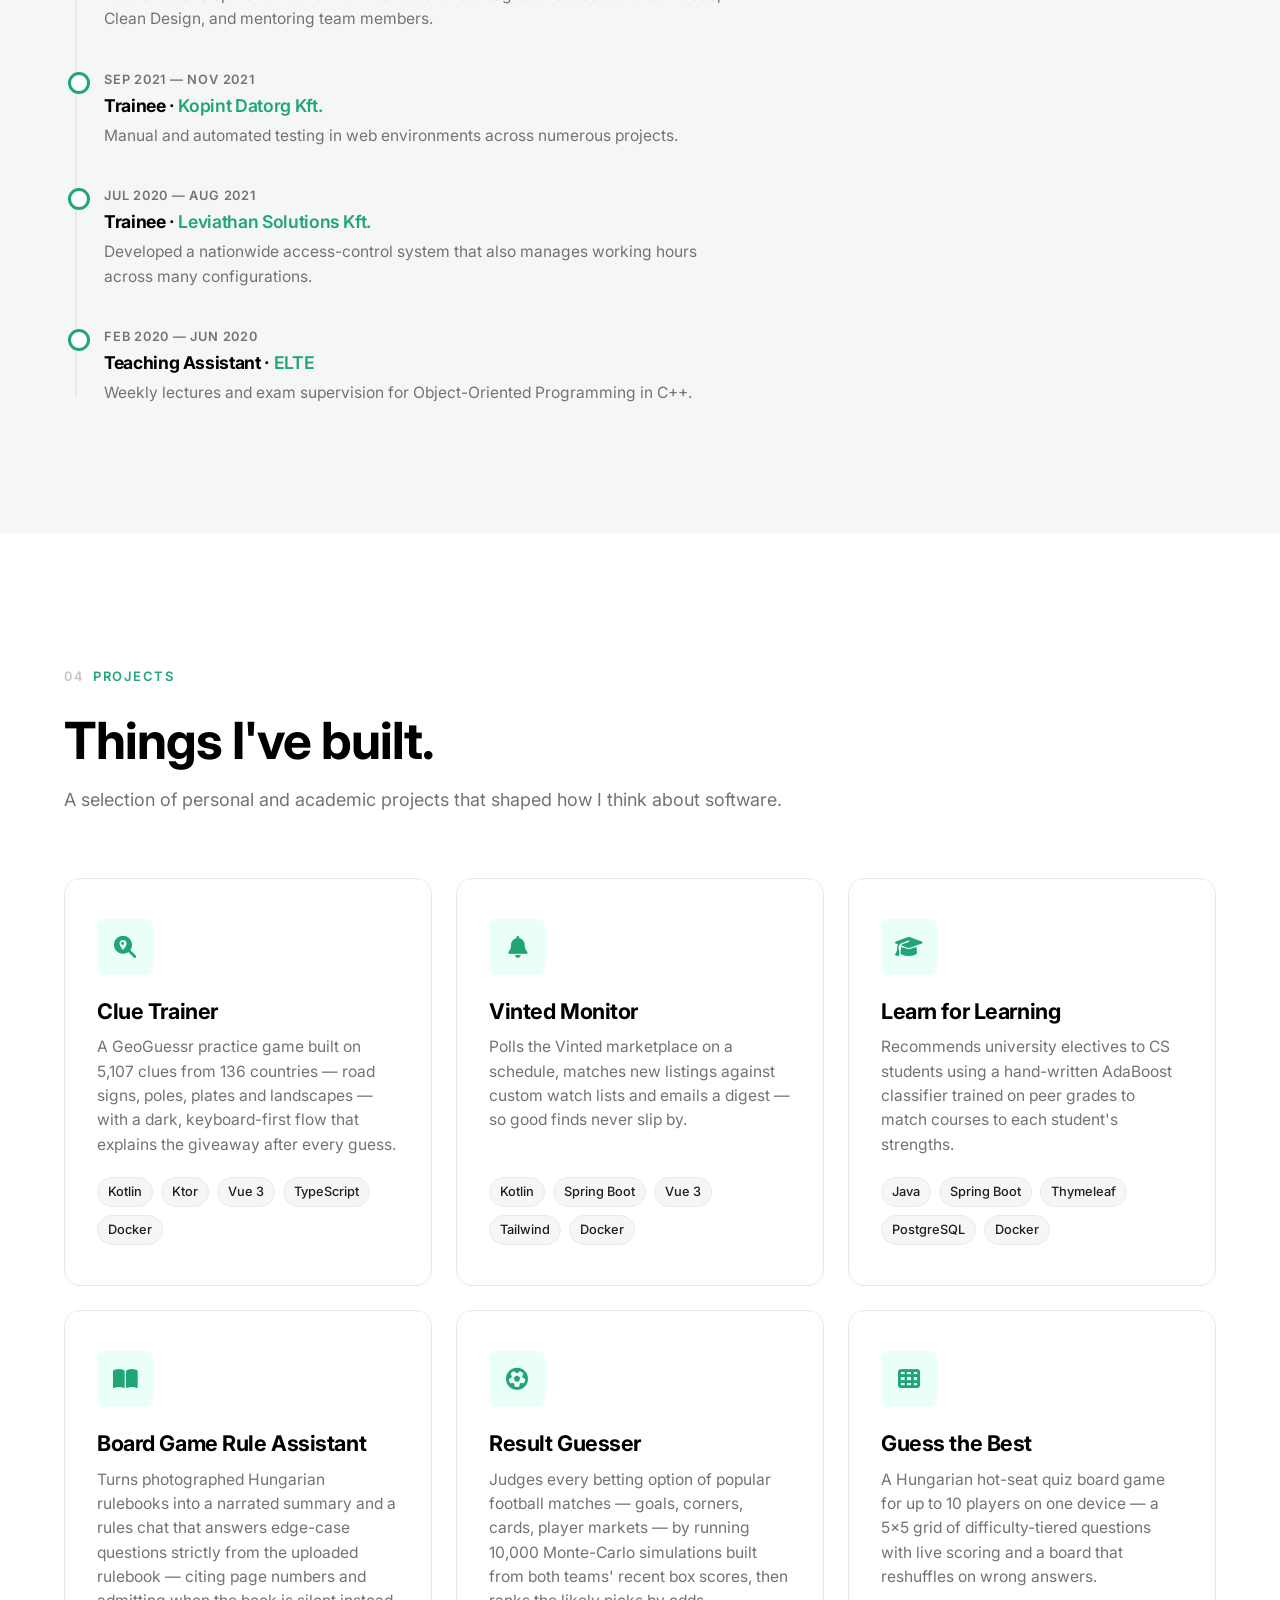
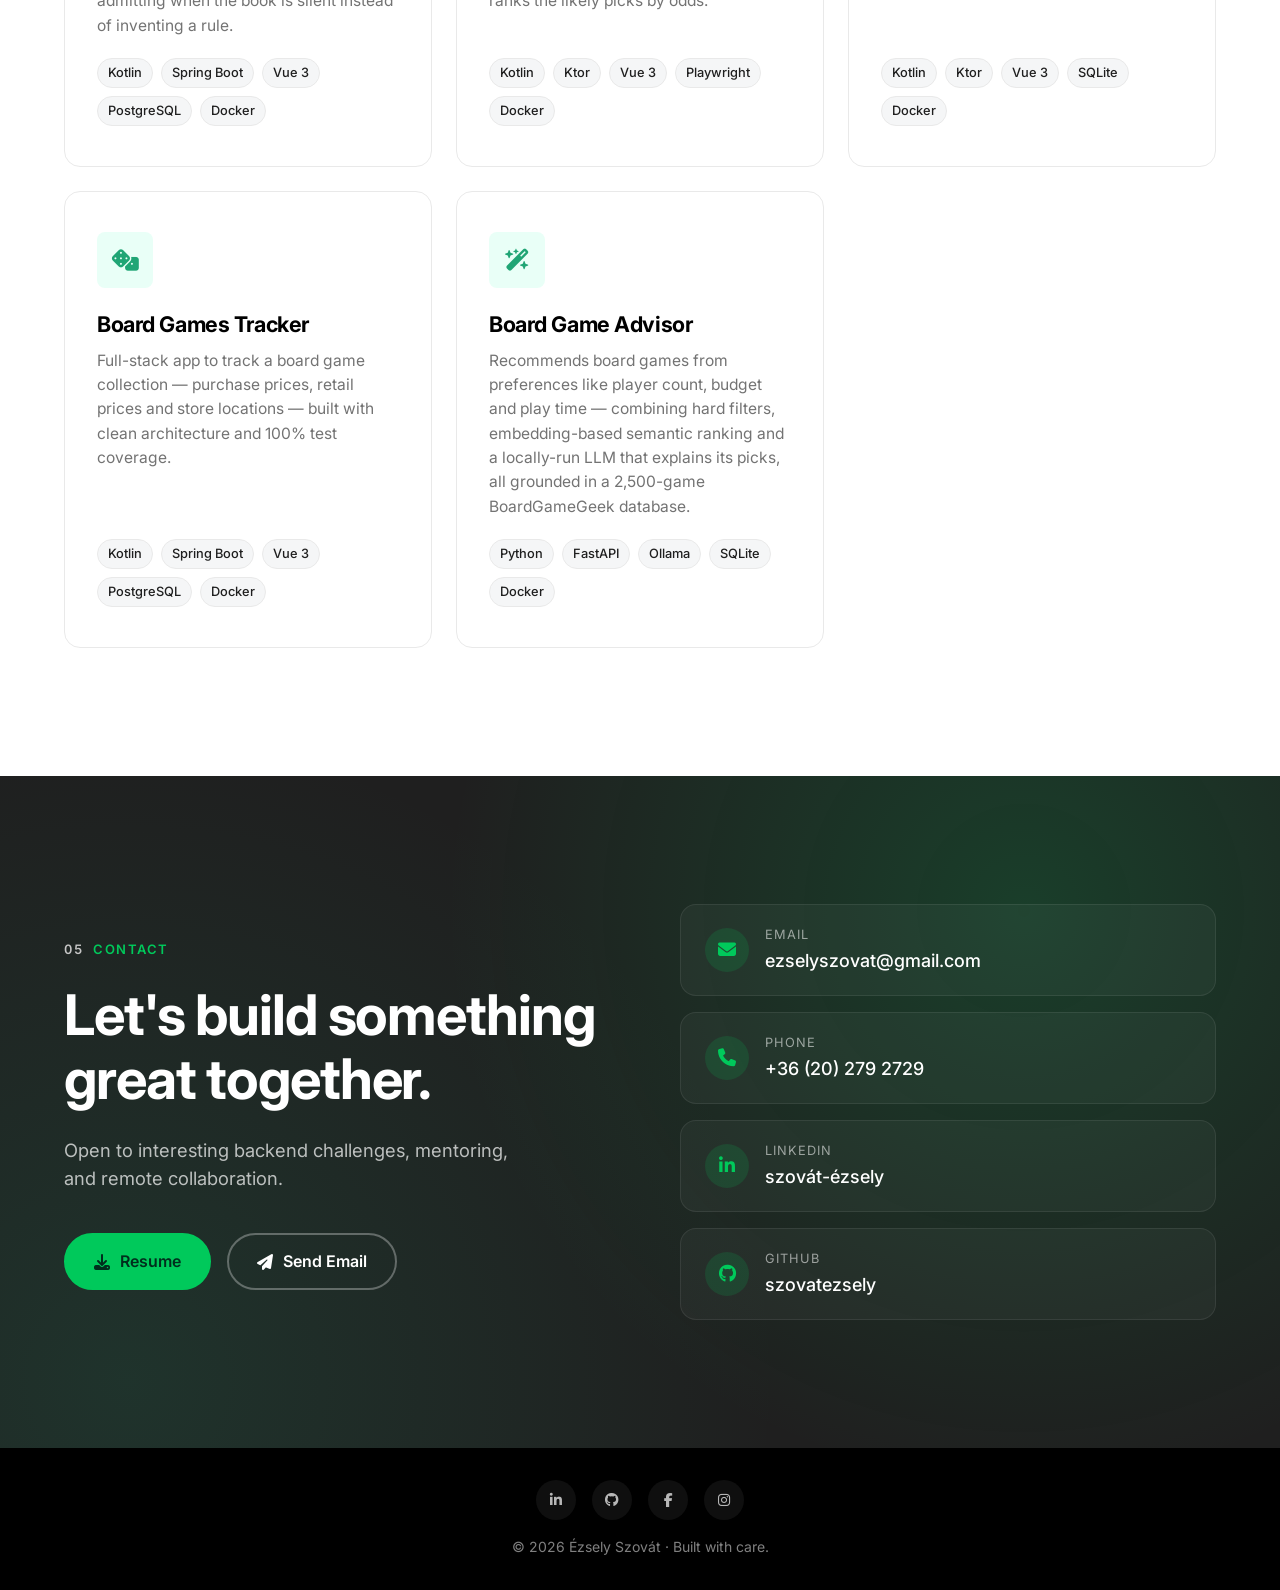
==== commit baf044fd: "Add rule assistant and result guesser projects, extend toolbox." ====
--- a/index.html
+++ b/index.html
@@ -209,6 +209,7 @@
                     <span class="tag">C++</span>
                     <span class="tag">C#</span>
                     <span class="tag">Kotlin</span>
+                    <span class="tag">TypeScript</span>
                 </div>
             </div>
 
@@ -228,9 +229,11 @@
                 <h4><i class="fa-solid fa-window-maximize"></i> Frontend &amp; Build</h4>
                 <div class="skill-tags">
                     <span class="tag tag-primary">Vue 3</span>
+                    <span class="tag">Pinia</span>
                     <span class="tag">Tailwind</span>
                     <span class="tag">Thymeleaf</span>
                     <span class="tag">Qt</span>
+                    <span class="tag">Vite</span>
                     <span class="tag">Maven</span>
                     <span class="tag">Gradle</span>
                 </div>
@@ -256,6 +259,7 @@
                     <span class="tag">MS SQL Server</span>
                     <span class="tag">Oracle</span>
                     <span class="tag">SQLite</span>
+                    <span class="tag">Flyway</span>
                 </div>
             </div>
 
@@ -268,6 +272,8 @@
                     <span class="tag">IntelliJ IDEA</span>
                     <span class="tag">Docker</span>
                     <span class="tag">Jenkins</span>
+                    <span class="tag">Nginx</span>
+                    <span class="tag">Playwright</span>
                 </div>
             </div>
 
@@ -429,6 +435,32 @@
                     <span class="tag">Spring Boot</span>
                     <span class="tag">Thymeleaf</span>
                     <span class="tag">PostgreSQL</span>
+                    <span class="tag">Docker</span>
+                </div>
+            </a>
+
+            <a class="project-card" href="https://github.com/szovatezsely/board-game-rule-assistant" target="_blank" rel="noopener">
+                <div class="project-icon"><i class="fa-solid fa-book-open"></i></div>
+                <h3>Board Game Rule Assistant <i class="fa-solid fa-arrow-up-right-from-square project-link-icon"></i></h3>
+                <p>Turns photographed Hungarian rulebooks into a narrated summary and a rules chat that answers edge-case questions strictly from the uploaded rulebook — citing page numbers and admitting when the book is silent instead of inventing a rule.</p>
+                <div class="project-stack">
+                    <span class="tag">Kotlin</span>
+                    <span class="tag">Spring Boot</span>
+                    <span class="tag">Vue 3</span>
+                    <span class="tag">PostgreSQL</span>
+                    <span class="tag">Docker</span>
+                </div>
+            </a>
+
+            <a class="project-card" href="https://github.com/szovatezsely/result-guesser" target="_blank" rel="noopener">
+                <div class="project-icon"><i class="fa-solid fa-futbol"></i></div>
+                <h3>Result Guesser <i class="fa-solid fa-arrow-up-right-from-square project-link-icon"></i></h3>
+                <p>Judges every betting option of popular football matches — goals, corners, cards, player markets — by running 10,000 Monte-Carlo simulations built from both teams' recent box scores, then ranks the likely picks by odds.</p>
+                <div class="project-stack">
+                    <span class="tag">Kotlin</span>
+                    <span class="tag">Ktor</span>
+                    <span class="tag">Vue 3</span>
+                    <span class="tag">Playwright</span>
                     <span class="tag">Docker</span>
                 </div>
             </a>
--- a/style.css
+++ b/style.css
@@ -511,6 +511,7 @@
 .skills-grid {
     display: grid;
     grid-template-columns: repeat(auto-fit, minmax(280px, 1fr));
+    grid-auto-rows: 1fr;
     gap: 24px;
 }
 
